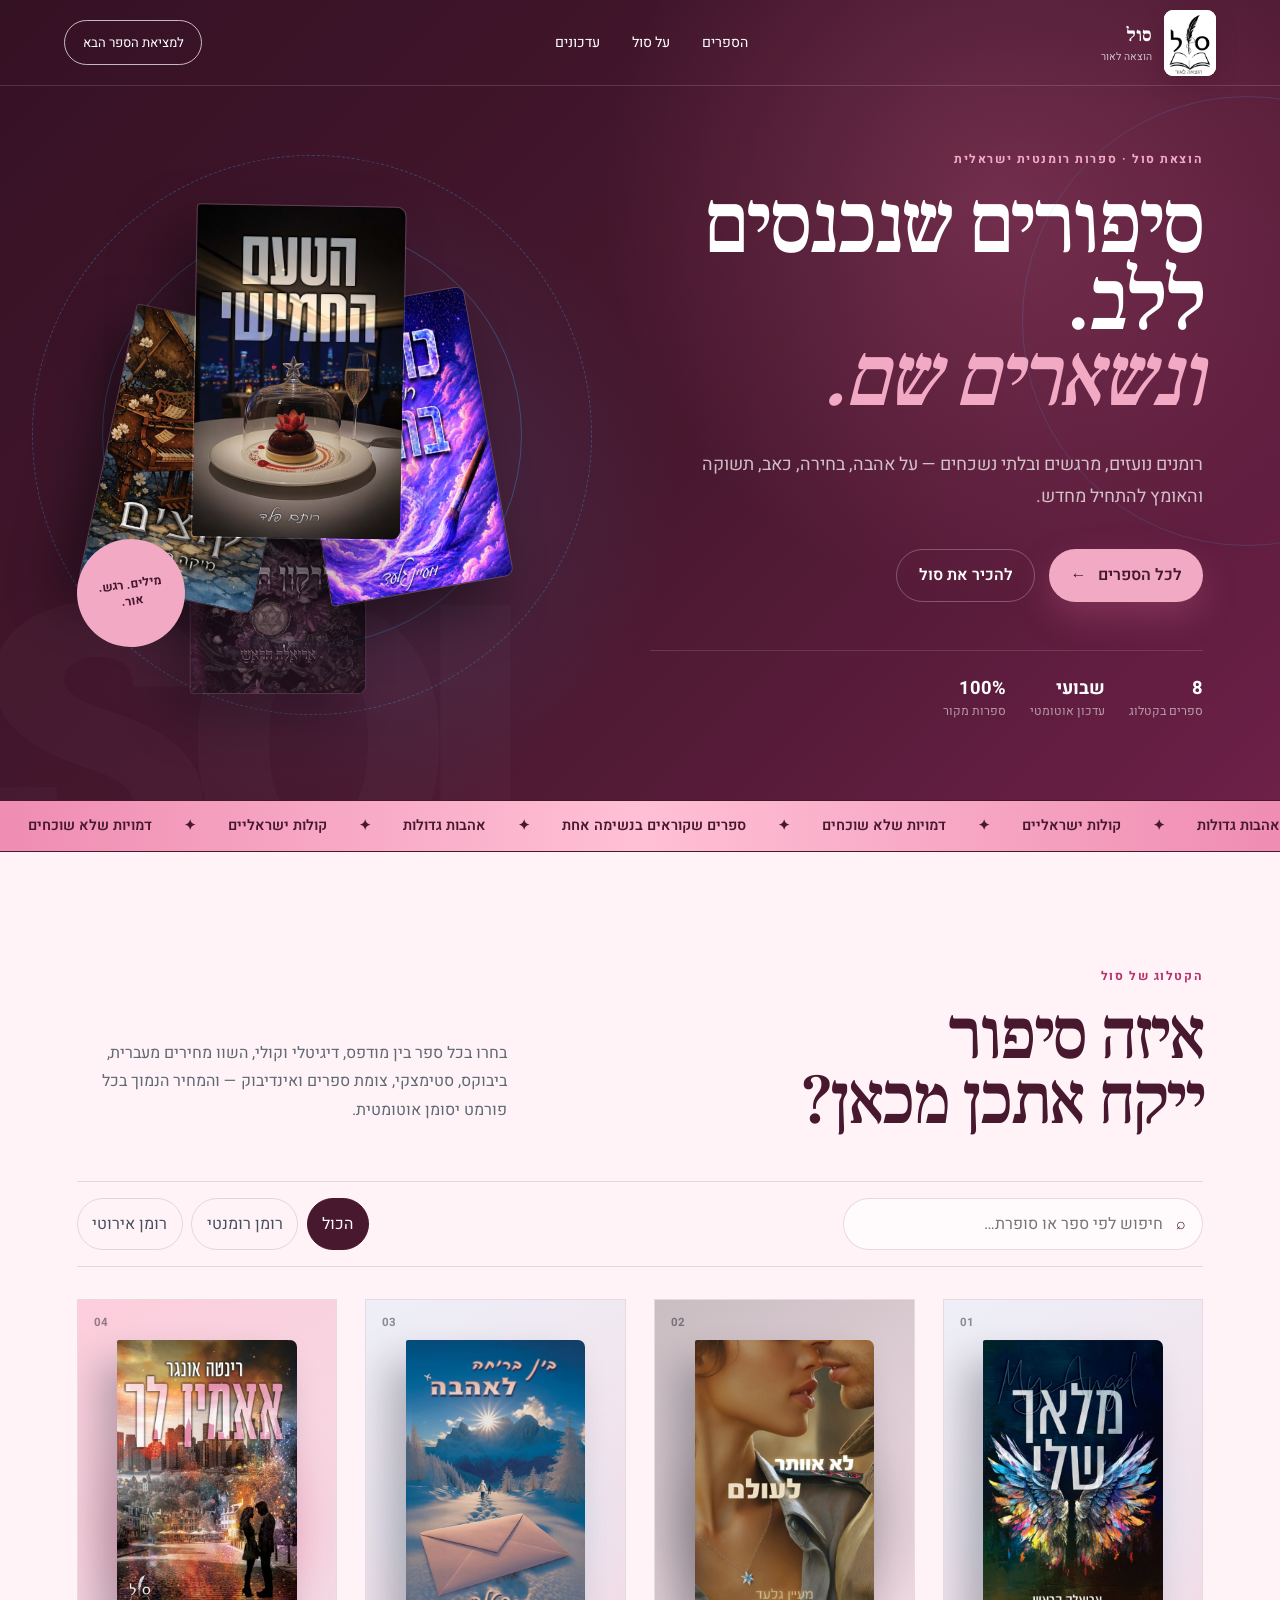
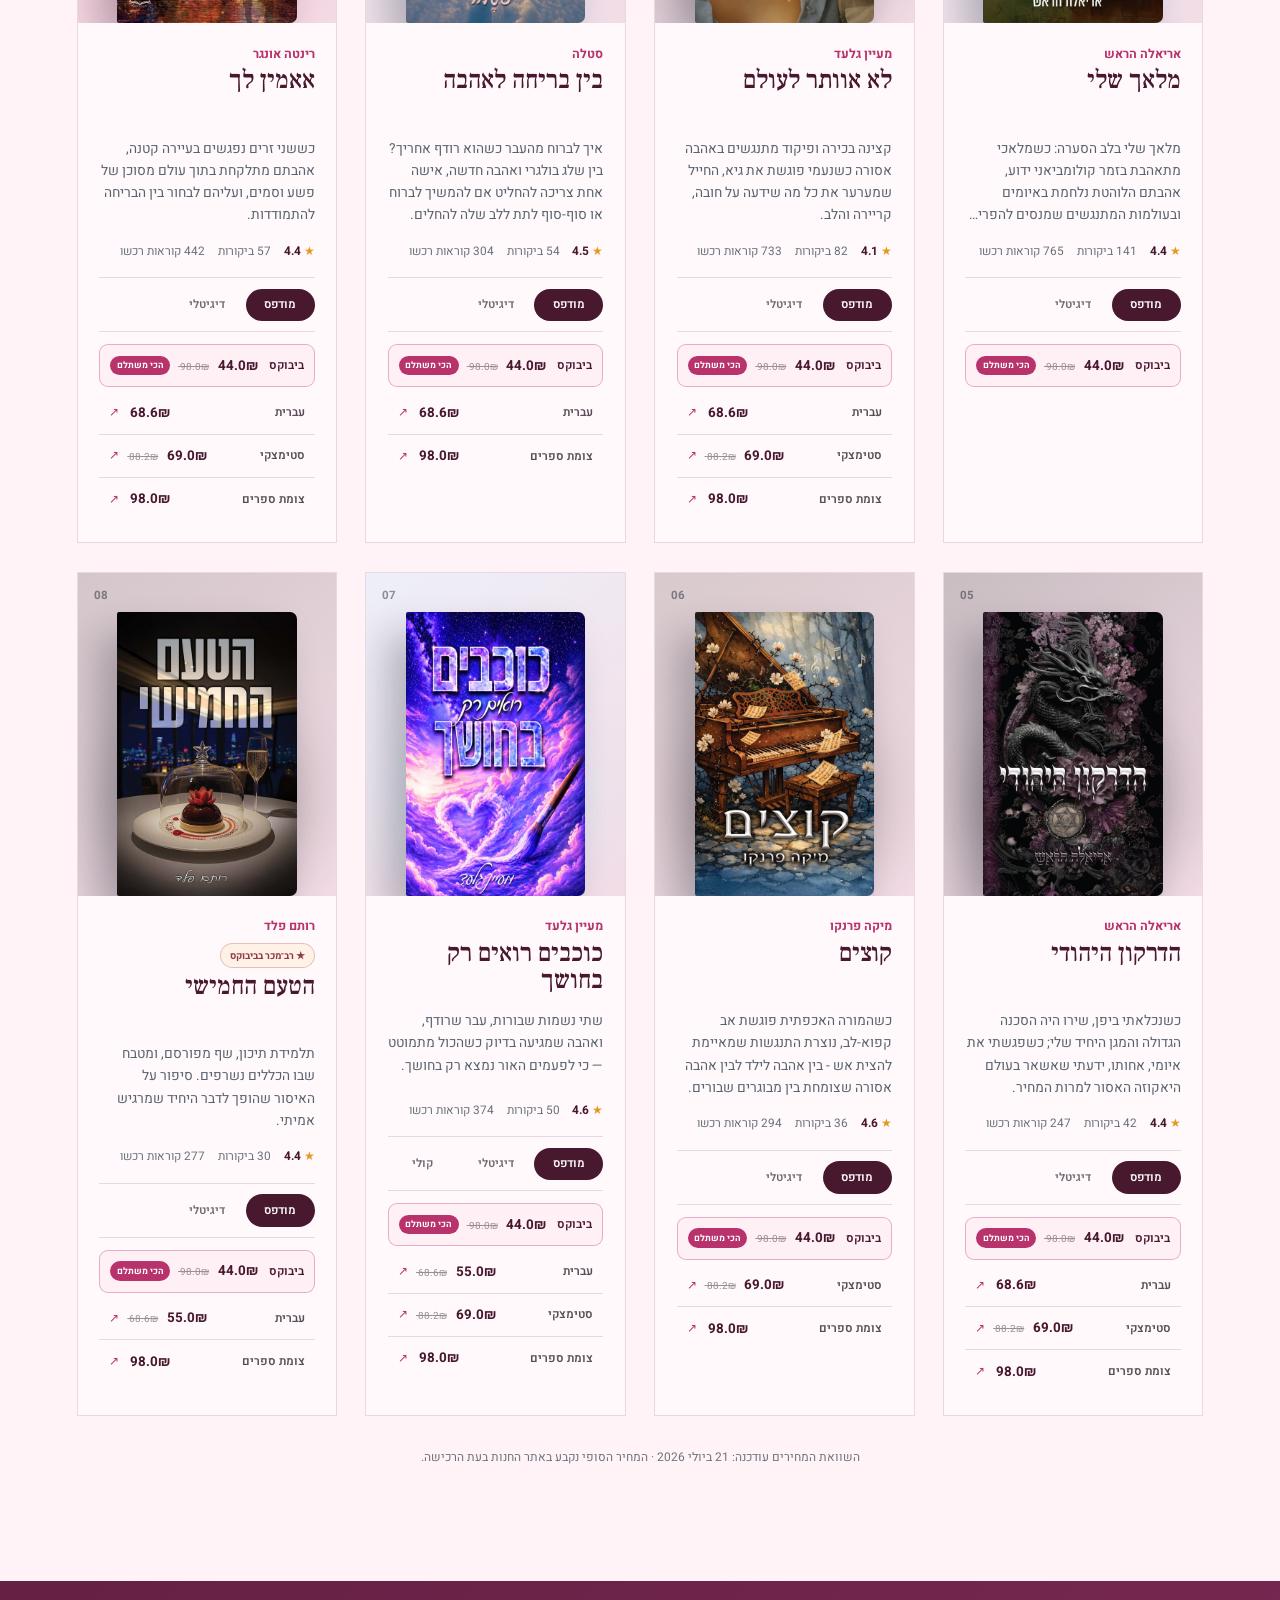
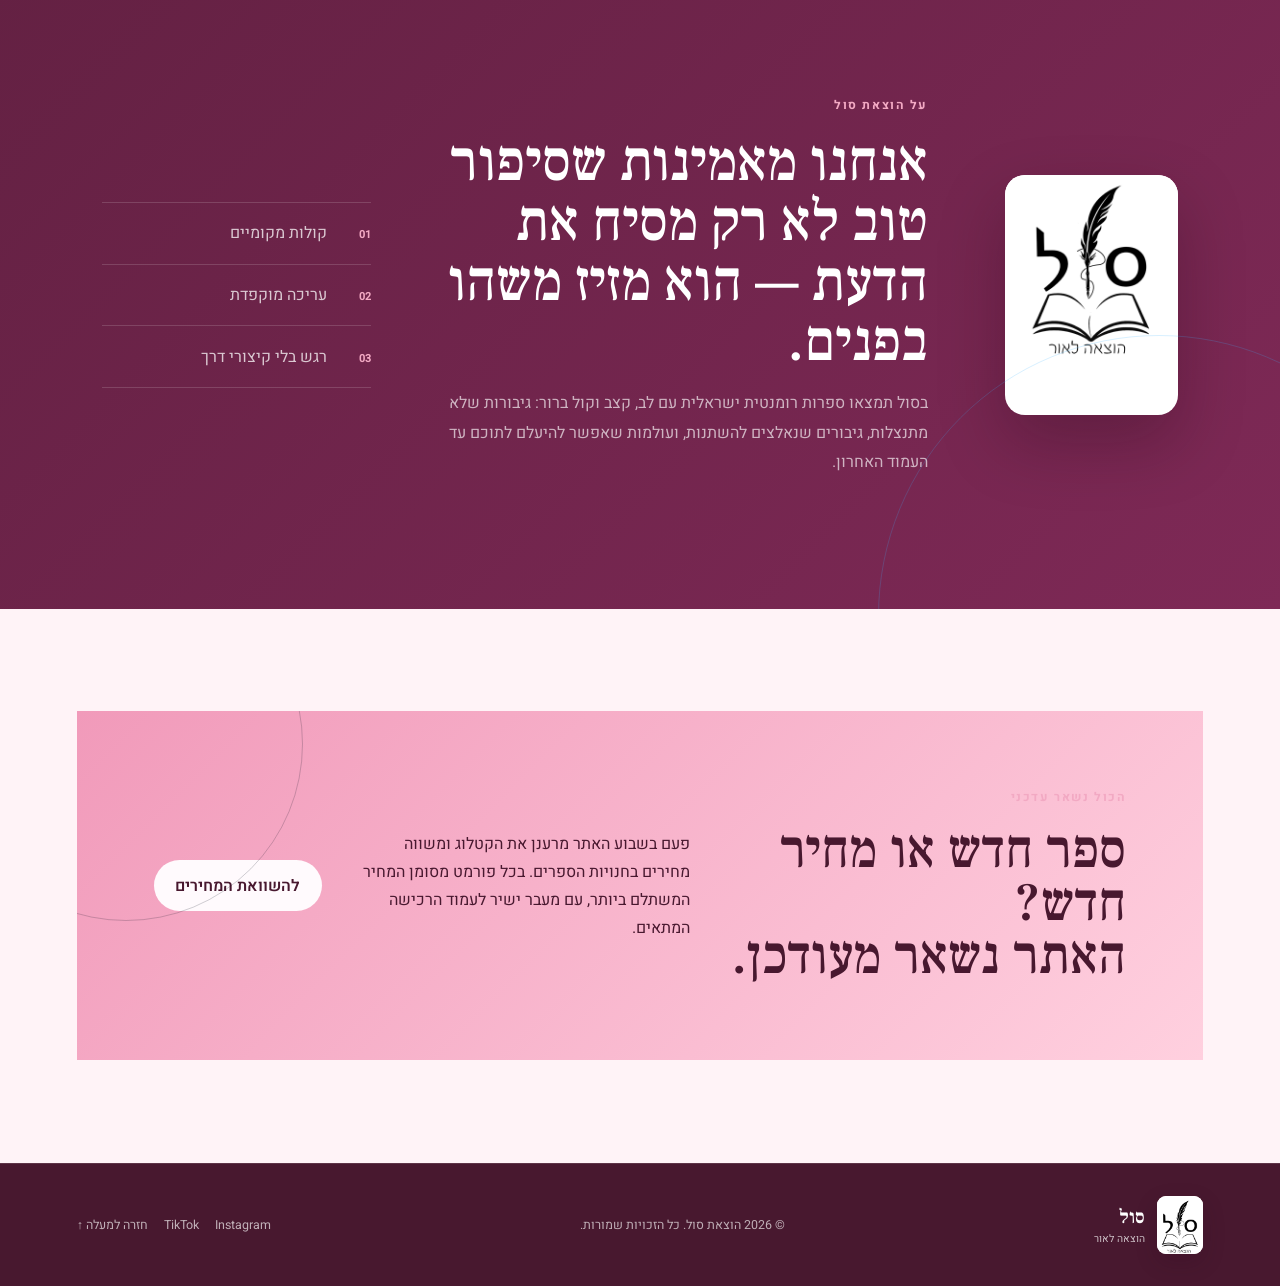
==== index.html @ 602d74e3 "Use official Sol logo and romantic pink palette" ====
<!doctype html>
<html lang="he" dir="rtl">
<head>
  <meta charset="utf-8">
  <meta name="viewport" content="width=device-width, initial-scale=1">
  <meta name="description" content="הוצאת סול — רומנים ישראליים שנכנסים ללב. קטלוג ספרים והשוואת מחירים בין חנויות לפי פורמט.">
  <meta name="theme-color" content="#4a1732">
  <title>הוצאת סול | סיפורים שנשארים איתך</title>
  <link rel="icon" href="assets/favicon.svg" type="image/svg+xml">
  <link rel="preconnect" href="https://fonts.googleapis.com">
  <link rel="preconnect" href="https://fonts.gstatic.com" crossorigin>
  <link href="https://fonts.googleapis.com/css2?family=Frank+Ruhl+Libre:wght@400;500;600;700;900&family=Heebo:wght@300;400;500;600;700&display=swap" rel="stylesheet">
  <link rel="stylesheet" href="styles.css">
</head>
<body>
  <a class="skip-link" href="#catalog">דלגו לקטלוג</a>

  <header class="site-header" id="top">
    <a class="brand" href="#top" aria-label="הוצאת סול — דף הבית">
      <span class="brand-logo-wrap"><img class="brand-logo" src="assets/sol-official-logo.png" alt="הלוגו הרשמי של הוצאת סול"></span>
      <span class="brand-title"><strong>סול</strong><small>הוצאה לאור</small></span>
    </a>
    <nav aria-label="ניווט ראשי">
      <a href="#catalog">הספרים</a>
      <a href="#about">על סול</a>
      <a href="#updates">עדכונים</a>
    </nav>
    <a class="header-cta" href="#catalog">למציאת הספר הבא</a>
  </header>

  <main>
    <section class="hero" aria-labelledby="hero-title">
      <div class="hero-glow" aria-hidden="true"></div>
      <div class="hero-copy reveal">
        <p class="eyebrow">הוצאת סול · ספרות רומנטית ישראלית</p>
        <h1 id="hero-title">סיפורים שנכנסים ללב.<br><em>ונשארים שם.</em></h1>
        <p class="hero-intro">רומנים נועזים, מרגשים ובלתי נשכחים — על אהבה, בחירה, כאב, תשוקה והאומץ להתחיל מחדש.</p>
        <div class="hero-actions">
          <a class="button button-primary" href="#catalog">לכל הספרים <span aria-hidden="true">←</span></a>
          <a class="button button-ghost" href="#about">להכיר את סול</a>
        </div>
        <div class="hero-proof" aria-label="נתוני הקטלוג">
          <span><strong id="hero-count">—</strong> ספרים בקטלוג</span>
          <span><strong>שבועי</strong> עדכון אוטומטי</span>
          <span><strong>100%</strong> ספרות מקור</span>
        </div>
      </div>

      <div class="hero-stage reveal" aria-label="מבחר עטיפות מספרי הוצאת סול">
        <div class="sun-ring sun-ring-one" aria-hidden="true"></div>
        <div class="sun-ring sun-ring-two" aria-hidden="true"></div>
        <div id="hero-covers" class="hero-covers" aria-live="polite"></div>
        <span class="hero-stamp">מילים. רגש. אור.</span>
      </div>
    </section>

    <section class="ticker" aria-label="ערכי ההוצאה">
      <div class="ticker-track">
        <span>אהבות גדולות</span><i>✦</i><span>קולות ישראליים</span><i>✦</i><span>דמויות שלא שוכחים</span><i>✦</i><span>ספרים שקוראים בנשימה אחת</span><i>✦</i>
        <span>אהבות גדולות</span><i>✦</i><span>קולות ישראליים</span><i>✦</i><span>דמויות שלא שוכחים</span><i>✦</i><span>ספרים שקוראים בנשימה אחת</span><i>✦</i>
      </div>
    </section>

    <section class="catalog-section" id="catalog">
      <div class="section-heading reveal">
        <div>
          <p class="eyebrow dark">הקטלוג של סול</p>
          <h2>איזה סיפור<br>ייקח אתכן מכאן?</h2>
        </div>
        <p>בחרו בכל ספר בין מודפס, דיגיטלי וקולי, השוו מחירים מעברית, ביבוקס, סטימצקי, צומת ספרים ואינדיבוק — והמחיר הנמוך בכל פורמט יסומן אוטומטית.</p>
      </div>

      <div class="catalog-tools reveal">
        <label class="search-box">
          <span aria-hidden="true">⌕</span>
          <span class="sr-only">חיפוש ספר או סופרת</span>
          <input id="catalog-search" type="search" placeholder="חיפוש לפי ספר או סופרת…" autocomplete="off">
        </label>
        <div id="category-filters" class="filters" aria-label="סינון לפי קטגוריה"></div>
      </div>

      <div id="books-grid" class="books-grid" aria-live="polite"></div>
      <p id="empty-state" class="empty-state" hidden>לא מצאנו ספר שמתאים לחיפוש הזה. נסו מילה אחרת.</p>
      <p id="sync-status" class="sync-status">טוען את קטלוג הוצאת סול…</p>
    </section>

    <section class="manifesto" id="about">
      <div class="manifesto-logo-card" aria-label="הלוגו הרשמי של הוצאת סול"><img src="assets/sol-official-logo.png" alt="הוצאת סול"></div>
      <div class="manifesto-copy reveal">
        <p class="eyebrow">על הוצאת סול</p>
        <h2>אנחנו מאמינות שסיפור טוב לא רק מסיח את הדעת — הוא מזיז משהו בפנים.</h2>
        <p>בסול תמצאו ספרות רומנטית ישראלית עם לב, קצב וקול ברור: גיבורות שלא מתנצלות, גיבורים שנאלצים להשתנות, ועולמות שאפשר להיעלם לתוכם עד העמוד האחרון.</p>
      </div>
      <div class="manifesto-list reveal">
        <span><b>01</b> קולות מקומיים</span>
        <span><b>02</b> עריכה מוקפדת</span>
        <span><b>03</b> רגש בלי קיצורי דרך</span>
      </div>
    </section>

    <section class="updates-section" id="updates">
      <div class="updates-card reveal">
        <div>
          <p class="eyebrow">הכול נשאר עדכני</p>
          <h2>ספר חדש או מחיר חדש?<br>האתר נשאר מעודכן.</h2>
        </div>
        <p>פעם בשבוע האתר מרענן את הקטלוג ומשווה מחירים בחנויות הספרים. בכל פורמט מסומן המחיר המשתלם ביותר, עם מעבר ישיר לעמוד הרכישה המתאים.</p>
        <a class="button button-light" href="#catalog">להשוואת המחירים</a>
      </div>
    </section>
  </main>

  <footer>
    <a class="brand footer-brand" href="#top">
      <span class="brand-logo-wrap"><img class="brand-logo" src="assets/sol-official-logo.png" alt="הלוגו הרשמי של הוצאת סול"></span>
      <span class="brand-title"><strong>סול</strong><small>הוצאה לאור</small></span>
    </a>
    <p>© <span id="year"></span> הוצאת סול. כל הזכויות שמורות.</p>
    <div class="social-links" aria-label="הוצאת סול ברשתות החברתיות">
      <a href="https://www.instagram.com/explore/search/keyword/?q=soul%20publishing" target="_blank" rel="noopener" aria-label="Soul Publishing באינסטגרם">Instagram</a>
      <a href="https://www.tiktok.com/search?q=soul%20publishing" target="_blank" rel="noopener" aria-label="Soul Publishing בטיקטוק">TikTok</a>
      <a href="#top">חזרה למעלה ↑</a>
    </div>
  </footer>

  <script src="app.js" defer></script>
</body>
</html>
---- styles.css ----
:root {
  --ink: #48182f;
  --ink-soft: #642143;
  --paper: #fff3f7;
  --white: #fffafd;
  --blue: #f2a9c3;
  --blue-dark: #b8326b;
  --coral: #e86f9f;
  --gold: #ffc0d5;
  --line: rgba(103, 33, 69, .15);
  --serif: "Frank Ruhl Libre", Georgia, serif;
  --sans: "Heebo", Arial, sans-serif;
}

* { box-sizing: border-box; }
html { scroll-behavior: smooth; }
body { margin: 0; background: var(--paper); color: var(--ink); font-family: var(--sans); overflow-x: hidden; }
a { color: inherit; text-decoration: none; }
img { display: block; max-width: 100%; }
button, input { font: inherit; }
.sr-only { position: absolute; width: 1px; height: 1px; padding: 0; margin: -1px; overflow: hidden; clip: rect(0,0,0,0); white-space: nowrap; border: 0; }
.skip-link { position: fixed; top: -5rem; right: 1rem; z-index: 100; padding: .8rem 1rem; background: var(--blue); color: var(--ink); border-radius: 0 0 .5rem .5rem; }
.skip-link:focus { top: 0; }

.site-header { position: absolute; inset: 0 0 auto; z-index: 20; min-height: 86px; padding: 0 clamp(1.25rem, 5vw, 5rem); display: flex; align-items: center; justify-content: space-between; gap: 2rem; color: #fff; border-bottom: 1px solid rgba(255,255,255,.14); }
.brand { display: inline-flex; align-items: center; gap: .75rem; }
.brand-logo-wrap { position: relative; flex: 0 0 auto; width: 52px; height: 66px; overflow: hidden; border-radius: 9px; background: #fff; box-shadow: 0 8px 22px rgba(41,7,26,.18); }
.brand-logo { position: absolute; top: -14px; left: 50%; width: 86px; max-width: none; height: 86px; transform: translateX(-50%); object-fit: contain; }
.brand-title { display: flex; flex-direction: column; color: #fff; line-height: 1; }
.brand-title strong { font: 700 1.2rem var(--serif); }
.brand-title small { margin-top: .35rem; color: rgba(255,255,255,.72); font-size: .65rem; }
.brand-symbol { position: relative; display: grid; place-items: center; width: 42px; aspect-ratio: 1; border: 1px solid currentColor; border-radius: 50%; }
.brand-symbol::before, .brand-symbol::after, .brand-symbol i::before, .brand-symbol i::after { content: ""; position: absolute; width: 1px; height: 8px; background: currentColor; left: 50%; top: -5px; transform-origin: 50% 26px; }
.brand-symbol::after { transform: rotate(90deg); }
.brand-symbol i::before { transform: rotate(45deg); }
.brand-symbol i::after { transform: rotate(-45deg); }
.brand-symbol i { display: block; width: 10px; aspect-ratio: 1; background: var(--blue); border-radius: 50%; }
.brand-copy { display: flex; flex-direction: column; line-height: .9; }
.brand-copy strong { font: 700 1.35rem/1 var(--sans); letter-spacing: .24em; }
.brand-copy small { margin-top: .4rem; font-size: .68rem; letter-spacing: .12em; }
.site-header nav { display: flex; gap: 2rem; font-size: .88rem; }
.site-header nav a { position: relative; }
.site-header nav a::after { content: ""; position: absolute; right: 0; bottom: -.45rem; width: 0; height: 2px; background: var(--blue); transition: width .25s ease; }
.site-header nav a:hover::after, .site-header nav a:focus-visible::after { width: 100%; }
.header-cta { padding: .72rem 1.1rem; border: 1px solid rgba(255,255,255,.7); border-radius: 999px; font-size: .82rem; transition: .2s ease; }
.header-cta:hover { color: var(--ink); background: #fff; }

.hero { position: relative; min-height: 760px; padding: 150px clamp(1.25rem, 6vw, 7rem) 80px; background: radial-gradient(circle at 78% 25%, rgba(232,111,159,.25), transparent 34%), linear-gradient(135deg, #351124, var(--ink) 54%, #6d2048); color: #fff; display: grid; grid-template-columns: minmax(0, 1fr) minmax(380px, .85fr); align-items: center; gap: clamp(2rem, 8vw, 9rem); isolation: isolate; overflow: hidden; }
.hero::before { content: "SOL"; position: absolute; left: -2vw; bottom: -8vw; z-index: -1; color: rgba(255,255,255,.025); font: 900 clamp(13rem, 30vw, 34rem)/.75 var(--sans); letter-spacing: -.08em; direction: ltr; }
.hero::after { content: ""; position: absolute; width: 28rem; height: 28rem; border: 1px solid rgba(61,181,255,.16); border-radius: 50%; right: -12rem; top: 6rem; }
.hero-glow { position: absolute; z-index: -1; width: 42rem; height: 42rem; right: 46%; top: 20%; background: radial-gradient(circle, rgba(61,181,255,.13), transparent 68%); }
.eyebrow { margin: 0 0 1.2rem; color: var(--blue); font-size: .76rem; font-weight: 700; letter-spacing: .13em; text-transform: uppercase; }
.eyebrow.dark { color: var(--blue-dark); }
h1, h2, h3 { font-family: var(--serif); font-weight: 500; }
.hero h1 { margin: 0; font-size: clamp(3.6rem, 6.8vw, 7.5rem); line-height: .88; letter-spacing: -.035em; }
.hero h1 em { color: var(--blue); font-weight: 500; }
.hero-intro { max-width: 610px; margin: 2rem 0 0; color: rgba(255,255,255,.72); font-size: clamp(1rem, 1.4vw, 1.22rem); line-height: 1.8; }
.hero-actions { display: flex; flex-wrap: wrap; gap: .85rem; margin-top: 2.2rem; }
.button { display: inline-flex; min-height: 50px; padding: .85rem 1.35rem; align-items: center; justify-content: center; gap: .7rem; border-radius: 999px; font-weight: 600; transition: transform .2s ease, background .2s ease, box-shadow .2s ease; }
.button:hover { transform: translateY(-2px); }
.button-primary { background: var(--blue); color: var(--ink); box-shadow: 0 14px 35px rgba(232,111,159,.25); }
.button-primary:hover { background: #ffc1d6; }
.button-ghost { color: #fff; border: 1px solid rgba(255,255,255,.26); }
.button-ghost:hover { background: rgba(255,255,255,.07); }
.button-light { background: var(--white); color: var(--ink); }
.hero-proof { display: flex; flex-wrap: wrap; gap: 1.5rem; margin-top: 3rem; padding-top: 1.5rem; border-top: 1px solid rgba(255,255,255,.13); color: rgba(255,255,255,.55); font-size: .76rem; }
.hero-proof span { display: flex; flex-direction: column; }
.hero-proof strong { color: #fff; font-size: 1.15rem; }

.hero-stage { position: relative; min-height: 520px; display: grid; place-items: center; perspective: 1000px; }
.hero-covers { position: relative; width: min(100%, 470px); height: 480px; }
.hero-cover { position: absolute; width: 210px; aspect-ratio: 2/3.18; object-fit: cover; border-radius: 4px 10px 10px 4px; box-shadow: -25px 30px 60px rgba(0,0,0,.45); border: 1px solid rgba(255,255,255,.18); transform-origin: 50% 100%; }
.hero-cover:nth-child(1) { right: 31%; top: 2%; z-index: 4; transform: rotate(1deg); }
.hero-cover:nth-child(2) { right: 4%; top: 13%; z-index: 3; transform: rotate(-10deg) scale(.88); }
.hero-cover:nth-child(3) { right: 59%; top: 14%; z-index: 2; transform: rotate(12deg) scale(.84); }
.hero-cover:nth-child(4) { right: 35%; top: 25%; z-index: 1; transform: translateY(45px) scale(.84); opacity: .6; }
.sun-ring { position: absolute; border: 1px solid rgba(61,181,255,.3); border-radius: 50%; }
.sun-ring-one { width: 420px; height: 420px; }
.sun-ring-two { width: 560px; height: 560px; border-style: dashed; animation: rotate 40s linear infinite; }
.hero-stamp { position: absolute; left: 0; bottom: 3rem; z-index: 8; width: 108px; aspect-ratio: 1; display: grid; place-items: center; padding: 1rem; text-align: center; color: var(--ink); background: var(--blue); border-radius: 50%; font: 700 .75rem/1.45 var(--sans); transform: rotate(-8deg); }
@keyframes rotate { to { transform: rotate(360deg); } }

.ticker { overflow: hidden; background: linear-gradient(90deg, #ef8db2, #ffc0d5, #ef8db2); border-block: 1px solid var(--ink); }
.ticker-track { width: max-content; padding: .9rem 0; display: flex; gap: 2rem; align-items: center; animation: ticker 34s linear infinite; font: 600 .9rem var(--sans); }
.ticker-track i { font-style: normal; }
@keyframes ticker { to { transform: translateX(50%); } }

.catalog-section { padding: clamp(5rem, 9vw, 9rem) clamp(1.25rem, 6vw, 7rem); }
.section-heading { display: grid; grid-template-columns: 1fr minmax(260px, 430px); gap: 2rem; align-items: end; margin-bottom: 3rem; }
.section-heading h2 { margin: 0; font-size: clamp(3rem, 5.6vw, 6rem); line-height: .9; letter-spacing: -.035em; }
.section-heading > p { margin: 0 0 .5rem; color: #5f6873; line-height: 1.8; }
.catalog-tools { display: flex; justify-content: space-between; gap: 1rem; margin-bottom: 2rem; padding-block: 1rem; border-block: 1px solid var(--line); }
.search-box { width: min(100%, 360px); display: flex; align-items: center; gap: .7rem; padding: .75rem 1rem; background: rgba(255,255,255,.62); border: 1px solid var(--line); border-radius: 999px; }
.search-box input { width: 100%; border: 0; outline: 0; background: transparent; color: var(--ink); }
.filters { display: flex; flex-wrap: wrap; gap: .55rem; justify-content: flex-end; }
.filter-button { border: 1px solid var(--line); background: transparent; padding: .62rem .9rem; border-radius: 999px; cursor: pointer; color: #46515d; transition: .2s ease; }
.filter-button:hover, .filter-button.active { background: var(--ink); border-color: var(--ink); color: #fff; }
.books-grid { display: grid; grid-template-columns: repeat(4, minmax(0, 1fr)); gap: clamp(1rem, 2.2vw, 2rem); }
.book-card { position: relative; min-width: 0; background: rgba(255,255,255,.56); border: 1px solid var(--line); overflow: hidden; transition: transform .3s ease, box-shadow .3s ease; }
.book-card:hover { transform: translateY(-7px); box-shadow: 0 26px 60px rgba(16,24,36,.12); }
.book-cover-shell { position: relative; aspect-ratio: 4/5; padding: 1.35rem 1.35rem 0; display: grid; place-items: end center; overflow: hidden; background: linear-gradient(145deg, color-mix(in srgb, var(--book-color) 24%, #fff0f6), #f3dce6); }
.book-cover-shell::before { content: ""; position: absolute; width: 72%; aspect-ratio: 1; border-radius: 50%; background: color-mix(in srgb, var(--book-color) 35%, transparent); filter: blur(35px); }
.book-cover { position: relative; z-index: 1; height: 94%; width: auto; max-width: 84%; object-fit: cover; object-position: center; box-shadow: -18px 22px 38px rgba(16,24,36,.27); border-radius: 2px 7px 7px 2px; }
.book-number { position: absolute; top: .9rem; left: 1rem; z-index: 2; color: rgba(16,24,36,.45); font: 700 .72rem var(--sans); }
.book-body { padding: 1.35rem; }
.book-author { margin: 0; color: var(--blue-dark); font-size: .78rem; font-weight: 700; }
.book-bestsellers { display: flex; flex-wrap: wrap; gap: .35rem; margin-top: .5rem; }
.bestseller-badge { display: inline-flex; align-items: center; min-height: 25px; padding: .25rem .55rem; border: 1px solid rgba(168,78,85,.3); border-radius: 999px; background: #fff1e5; color: #8b3d49; font-size: .61rem; font-weight: 700; }
.bestseller-badge:hover { background: var(--blue); color: var(--ink); }
.book-card h3 { min-height: 2.3em; margin: .35rem 0 .65rem; font-size: clamp(1.55rem, 2vw, 2.05rem); line-height: 1.05; }
.book-description { min-height: 5.5em; margin: 0; display: -webkit-box; -webkit-line-clamp: 4; -webkit-box-orient: vertical; overflow: hidden; color: #59636e; font-size: .86rem; line-height: 1.62; }
.rating-row { display: flex; gap: .8rem; align-items: center; margin-top: 1rem; color: #68717b; font-size: .74rem; }
.rating-row strong { color: var(--ink); }
.rating-star { color: #e19a20; }
.price-comparison { margin-top: 1.1rem; border-top: 1px solid var(--line); }
.format-tabs { display: grid; grid-template-columns: repeat(3, 1fr); gap: .25rem; padding: .65rem 0; border-bottom: 1px solid var(--line); }
.format-tab { min-width: 0; padding: .48rem .2rem; border: 0; border-radius: 999px; background: transparent; color: #756873; cursor: pointer; font-size: .72rem; font-weight: 600; }
.format-tab.active { background: var(--ink); color: #fff; }
.price-panel { padding-top: .42rem; }
.price-row { position: relative; min-height: 43px; display: grid; grid-template-columns: 1fr auto auto; gap: .5rem; align-items: center; padding: .55rem .62rem; border-bottom: 1px solid var(--line); color: #594c56; font-size: .73rem; transition: background .2s ease; }
.price-row:hover { background: #fff; }
.price-row:last-child { border-bottom: 0; }
.price-row.best-offer { margin: .3rem 0; border: 1px solid rgba(184,50,107,.35); border-radius: 9px; background: #fff0f6; color: var(--ink); }
.store-name { font-weight: 600; }
.offer-price { display: flex; align-items: baseline; gap: .35rem; direction: ltr; }
.offer-price del { color: #9a8d95; font-size: .62rem; }
.offer-price strong { color: var(--ink); font-size: .84rem; }
.best-badge { padding: .2rem .4rem; border-radius: 999px; background: var(--blue-dark); color: #fff; font-size: .56rem; font-weight: 700; white-space: nowrap; }
.store-arrow { color: var(--blue-dark); }
.sync-status { margin: 2rem 0 0; color: #6c747d; font-size: .75rem; text-align: center; }
.empty-state { padding: 3rem; text-align: center; color: #67717b; }

.manifesto { position: relative; padding: clamp(5rem, 9vw, 9rem) clamp(1.25rem, 8vw, 10rem); background: linear-gradient(135deg, var(--ink-soft), #7e2956); color: #fff; display: grid; grid-template-columns: .45fr 1.25fr .7fr; gap: clamp(2rem, 6vw, 7rem); align-items: center; overflow: hidden; }
.manifesto::after { content: ""; position: absolute; inset: auto -10rem -18rem auto; width: 35rem; height: 35rem; border: 1px solid rgba(61,181,255,.2); border-radius: 50%; }
.manifesto-logo-card { position: relative; width: min(100%, 220px); aspect-ratio: .72; justify-self: center; overflow: hidden; border-radius: 20px; background: #fff; box-shadow: 0 28px 65px rgba(35,6,22,.28); }
.manifesto-logo-card img { position: absolute; width: 142%; max-width: none; left: 50%; top: -18%; transform: translateX(-50%); }
.manifesto h2 { margin: 0; font-size: clamp(2.5rem, 4.5vw, 5rem); line-height: 1.04; }
.manifesto-copy > p:last-child { max-width: 700px; color: rgba(255,255,255,.65); line-height: 1.85; }
.manifesto-list { display: flex; flex-direction: column; border-top: 1px solid rgba(255,255,255,.15); }
.manifesto-list span { padding: 1.15rem 0; border-bottom: 1px solid rgba(255,255,255,.15); color: rgba(255,255,255,.75); }
.manifesto-list b { display: inline-block; width: 2.5rem; color: var(--blue); font-size: .7rem; }

.updates-section { padding: clamp(4rem, 8vw, 7rem) clamp(1.25rem, 6vw, 7rem); }
.updates-card { position: relative; padding: clamp(2rem, 6vw, 5rem); background: linear-gradient(135deg, #f19aba, #ffd0df); display: grid; grid-template-columns: 1.2fr 1fr auto; gap: 2rem; align-items: center; overflow: hidden; }
.updates-card::before { content: ""; position: absolute; width: 22rem; aspect-ratio: 1; border: 1px solid rgba(16,24,36,.2); border-radius: 50%; left: -8rem; top: -9rem; }
.updates-card h2 { margin: 0; font-size: clamp(2.4rem, 4.2vw, 4.7rem); line-height: .98; }
.updates-card > p { line-height: 1.75; }

footer { padding: 2rem clamp(1.25rem, 6vw, 7rem); display: flex; justify-content: space-between; align-items: center; gap: 1.5rem; background: var(--ink); color: rgba(255,255,255,.65); font-size: .78rem; border-top: 1px solid rgba(255,255,255,.12); }
.footer-brand { color: #fff; }
.footer-brand .brand-symbol { width: 34px; }
.footer-brand .brand-logo-wrap { width: 46px; height: 58px; }
.footer-brand .brand-logo { width: 76px; height: 76px; top: -12px; }
.social-links { display: flex; gap: 1rem; align-items: center; }
.social-links a:hover { color: var(--blue); }

.reveal { opacity: 0; transform: translateY(20px); transition: opacity .65s ease, transform .65s ease; }
.reveal.visible { opacity: 1; transform: none; }

@media (max-width: 1100px) {
  .hero { grid-template-columns: 1fr 380px; gap: 2rem; }
  .hero-cover { width: 180px; }
  .books-grid { grid-template-columns: repeat(3, minmax(0, 1fr)); }
  .manifesto { grid-template-columns: .35fr 1.2fr; }
  .manifesto-list { grid-column: 2; }
  .updates-card { grid-template-columns: 1fr 1fr; }
  .updates-card .button { grid-column: 2; justify-self: start; }
}

@media (max-width: 780px) {
  .site-header { min-height: 72px; padding-inline: 1rem; }
  .site-header nav { display: none; }
  .header-cta { font-size: .72rem; padding: .62rem .8rem; }
  .brand-title { display: none; }
  .brand-logo-wrap { width: 44px; height: 56px; }
  .brand-logo { width: 74px; height: 74px; top: -12px; }
  .hero { min-height: auto; padding: 115px 1.25rem 4rem; grid-template-columns: 1fr; gap: 2.5rem; }
  .hero h1 { font-size: clamp(3.2rem, 16vw, 5.6rem); }
  .hero-stage { min-height: 390px; order: 2; }
  .hero-covers { width: 330px; max-width: 92vw; height: 370px; }
  .hero-cover { width: 150px; }
  .hero-cover:nth-child(1) { right: 27%; }
  .hero-cover:nth-child(2) { right: 1%; }
  .hero-cover:nth-child(3) { right: 55%; }
  .sun-ring-one { width: 310px; height: 310px; }
  .sun-ring-two { width: 390px; height: 390px; }
  .hero-stamp { width: 84px; left: .5rem; bottom: 1rem; font-size: .62rem; }
  .section-heading { grid-template-columns: 1fr; }
  .section-heading h2 { font-size: clamp(3rem, 13vw, 4.5rem); }
  .catalog-tools { align-items: stretch; flex-direction: column; }
  .search-box { width: 100%; }
  .filters { justify-content: flex-start; overflow-x: auto; flex-wrap: nowrap; padding-bottom: .25rem; }
  .filter-button { white-space: nowrap; }
  .books-grid { grid-template-columns: repeat(2, minmax(0, 1fr)); gap: .8rem; }
  .book-cover-shell { padding: .8rem .8rem 0; }
  .book-body { padding: 1rem; }
  .book-card h3 { min-height: 2.2em; font-size: 1.42rem; }
  .book-description { display: none; }
  .rating-row { flex-wrap: wrap; gap: .35rem .65rem; }
  .price-row { grid-template-columns: 1fr auto auto; }
  .manifesto { padding-inline: 1.25rem; grid-template-columns: 1fr; }
  .manifesto-logo-card { width: 150px; }
  .manifesto-list { grid-column: auto; }
  .updates-card { grid-template-columns: 1fr; }
  .updates-card .button { grid-column: auto; justify-self: stretch; }
  footer { flex-direction: column; text-align: center; }
}

@media (max-width: 430px) {
  .header-cta { display: none; }
  .hero-proof { gap: 1rem; justify-content: space-between; }
  .hero-proof span { width: 29%; }
  .hero-proof strong { font-size: 1rem; }
  .books-grid { grid-template-columns: 1fr; gap: 1.2rem; }
  .book-card { display: grid; grid-template-columns: 42% 58%; }
  .book-cover-shell { aspect-ratio: auto; height: 100%; min-height: 270px; padding: .7rem .55rem 0; }
  .book-cover { height: auto; max-height: 250px; max-width: 95%; }
  .book-body { padding: .9rem; }
  .book-card h3 { min-height: auto; margin-bottom: .45rem; font-size: 1.32rem; }
  .rating-row { margin-top: .55rem; }
  .price-comparison { margin-top: .65rem; }
  .format-tabs { gap: .1rem; }
  .format-tab { font-size: .66rem; }
  .price-row { grid-template-columns: 1fr auto; padding-inline: .35rem; }
  .best-badge { grid-column: 1 / -1; justify-self: start; margin-top: -.15rem; }
  .store-arrow { display: none; }
}

@media (prefers-reduced-motion: reduce) {
  html { scroll-behavior: auto; }
  *, *::before, *::after { animation-duration: .01ms !important; animation-iteration-count: 1 !important; transition-duration: .01ms !important; }
  .reveal { opacity: 1; transform: none; }
}
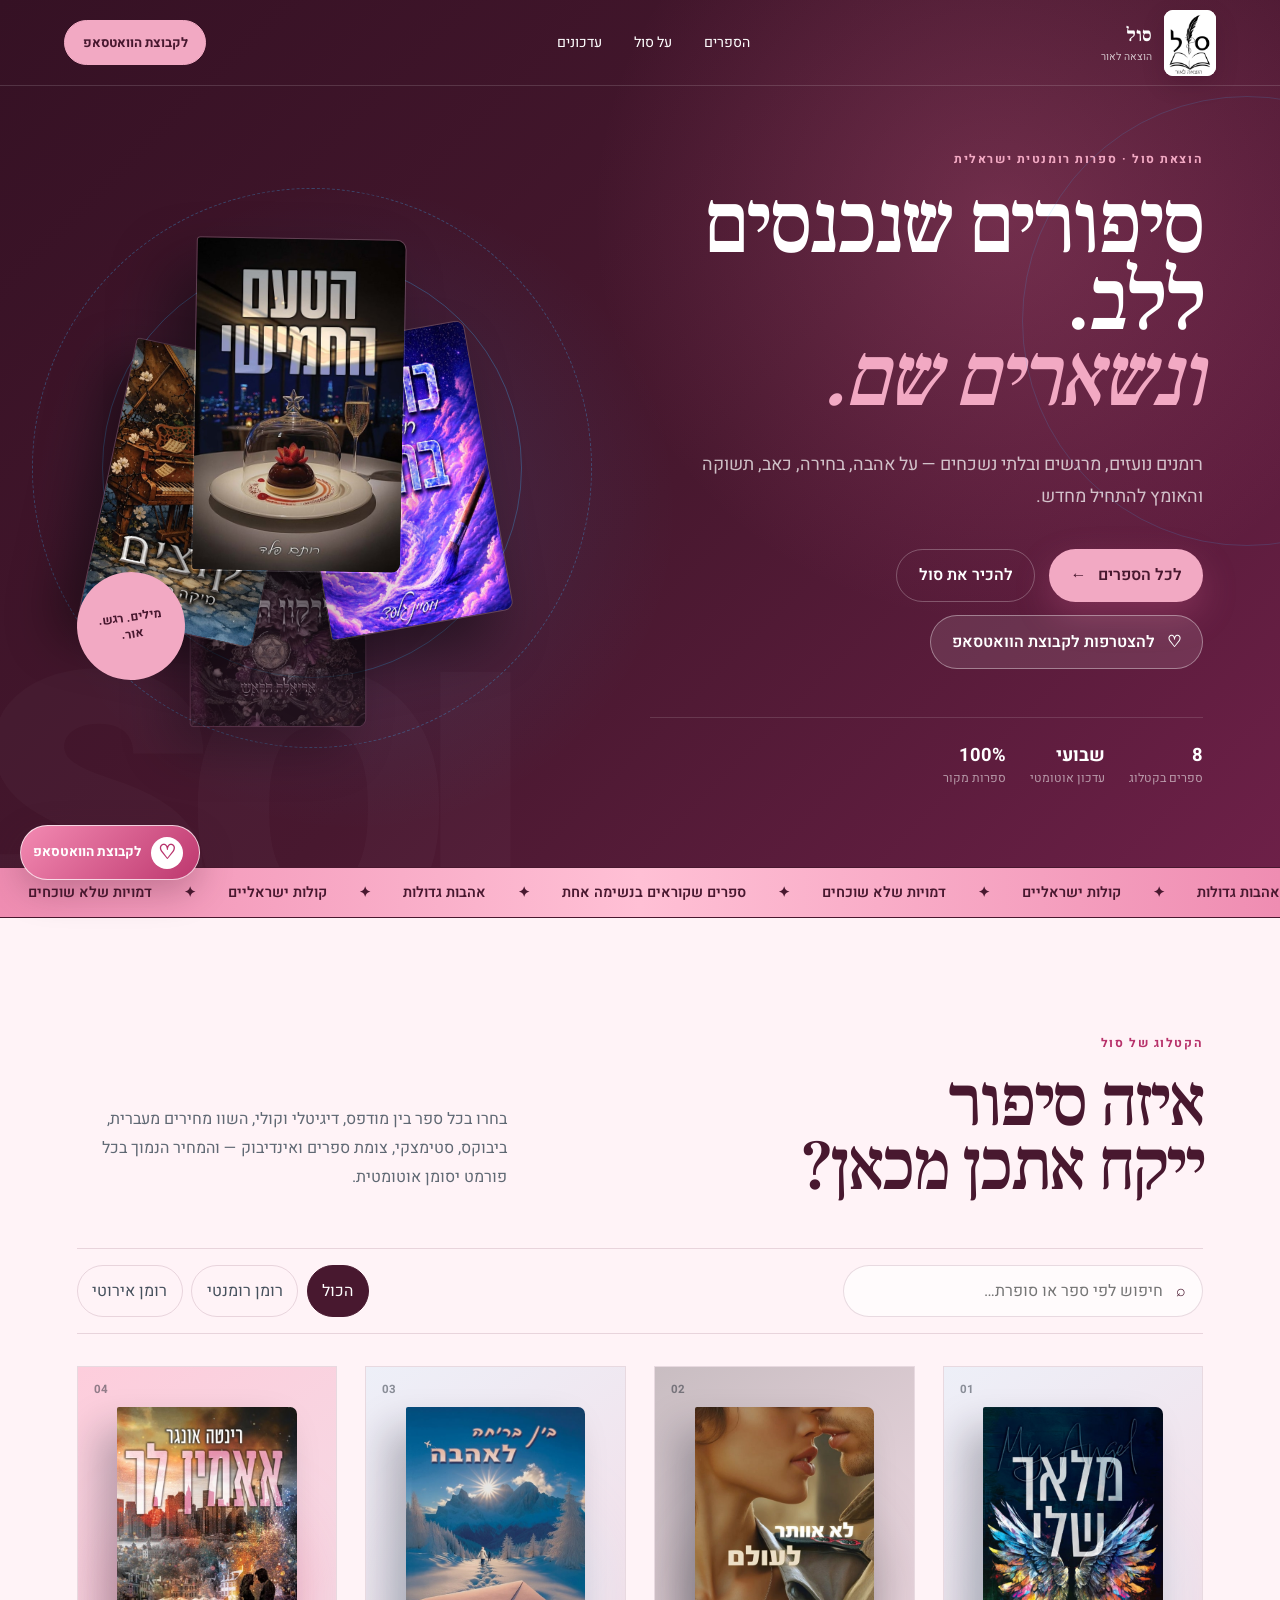
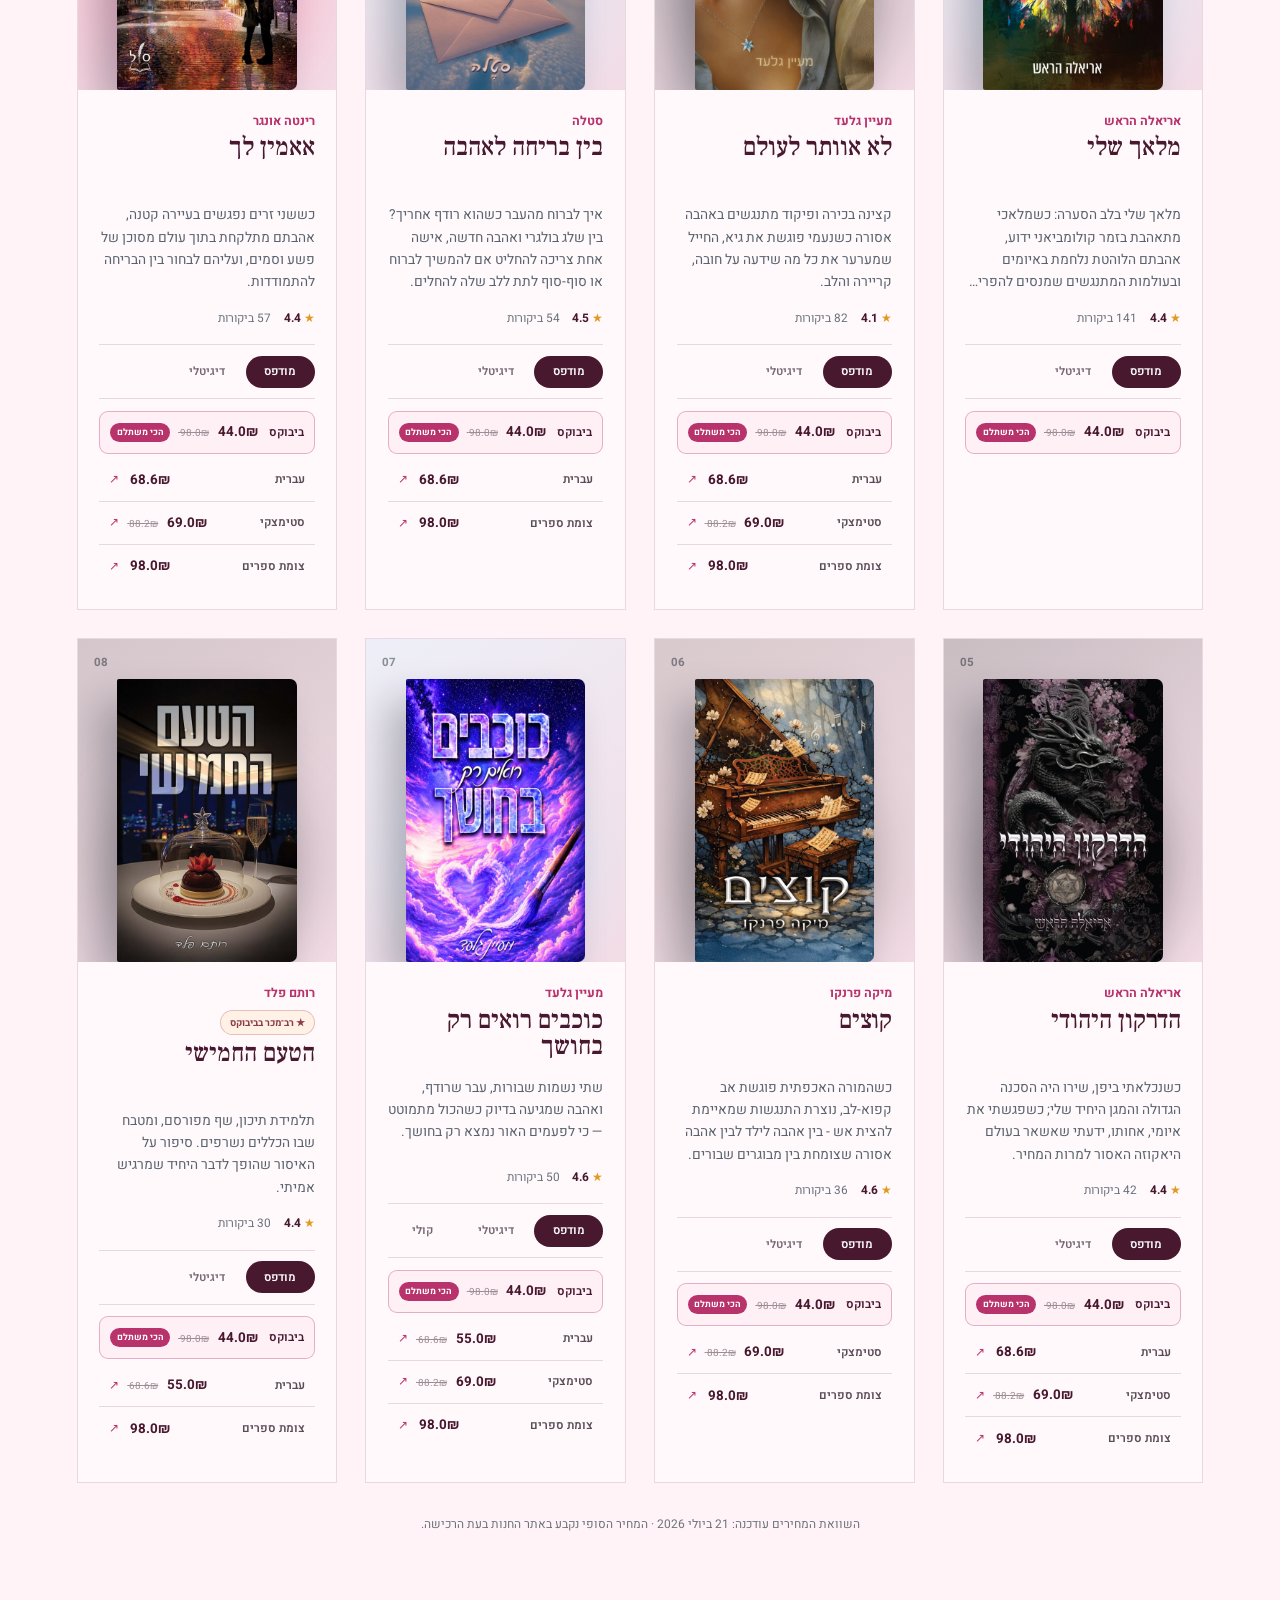
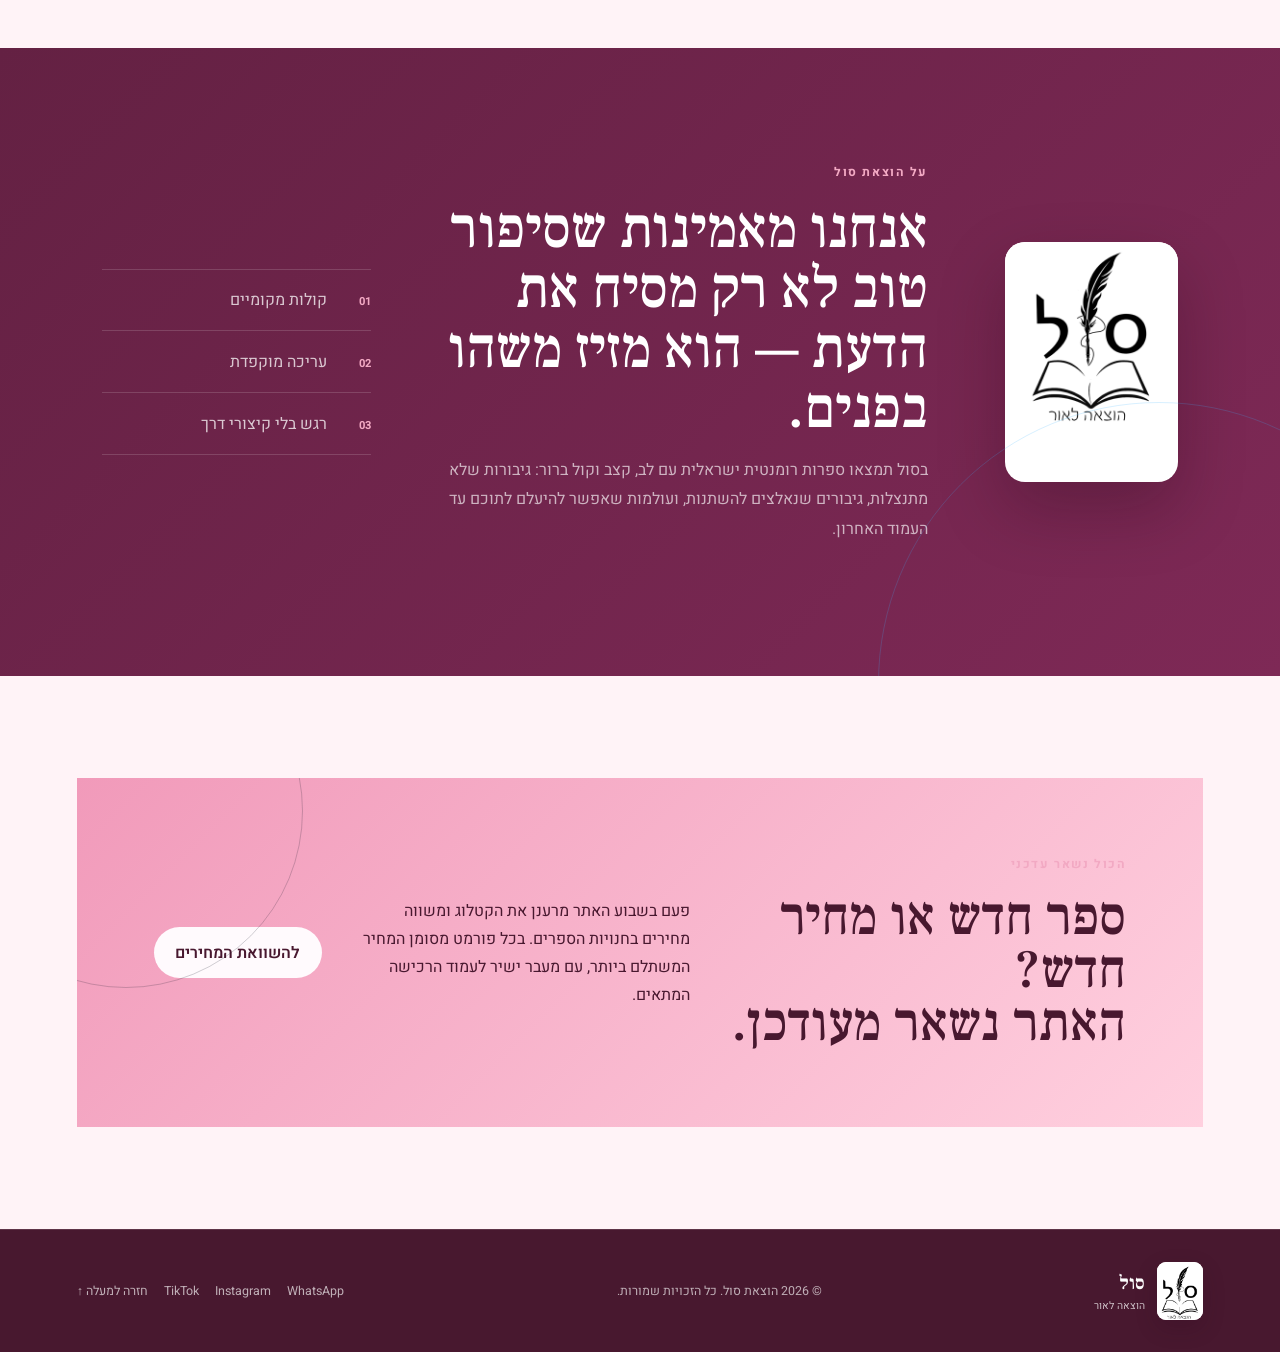
==== commit eaa34ca9: "Add accessible WhatsApp group links" ====
--- a/index.html
+++ b/index.html
@@ -25,7 +25,7 @@
       <a href="#about">על סול</a>
       <a href="#updates">עדכונים</a>
     </nav>
-    <a class="header-cta" href="#catalog">למציאת הספר הבא</a>
+    <a class="header-cta whatsapp-header" href="https://chat.whatsapp.com/DWDIMmDWJLc3e9424r5wVk?mode=gi_t" target="_blank" rel="noopener">לקבוצת הוואטסאפ</a>
   </header>
 
   <main>
@@ -38,6 +38,7 @@
         <div class="hero-actions">
           <a class="button button-primary" href="#catalog">לכל הספרים <span aria-hidden="true">←</span></a>
           <a class="button button-ghost" href="#about">להכיר את סול</a>
+          <a class="button button-whatsapp" href="https://chat.whatsapp.com/DWDIMmDWJLc3e9424r5wVk?mode=gi_t" target="_blank" rel="noopener"><span aria-hidden="true">♡</span> להצטרפות לקבוצת הוואטסאפ</a>
         </div>
         <div class="hero-proof" aria-label="נתוני הקטלוג">
           <span><strong id="hero-count">—</strong> ספרים בקטלוג</span>
@@ -117,12 +118,18 @@
     </a>
     <p>© <span id="year"></span> הוצאת סול. כל הזכויות שמורות.</p>
     <div class="social-links" aria-label="הוצאת סול ברשתות החברתיות">
+      <a href="https://chat.whatsapp.com/DWDIMmDWJLc3e9424r5wVk?mode=gi_t" target="_blank" rel="noopener" aria-label="הצטרפות לקבוצת הוואטסאפ של הוצאת סול">WhatsApp</a>
       <a href="https://www.instagram.com/explore/search/keyword/?q=soul%20publishing" target="_blank" rel="noopener" aria-label="Soul Publishing באינסטגרם">Instagram</a>
       <a href="https://www.tiktok.com/search?q=soul%20publishing" target="_blank" rel="noopener" aria-label="Soul Publishing בטיקטוק">TikTok</a>
       <a href="#top">חזרה למעלה ↑</a>
     </div>
   </footer>
 
+  <a class="whatsapp-float" href="https://chat.whatsapp.com/DWDIMmDWJLc3e9424r5wVk?mode=gi_t" target="_blank" rel="noopener" aria-label="הצטרפות לקבוצת הוואטסאפ של הוצאת סול">
+    <span class="whatsapp-float-icon" aria-hidden="true">♡</span>
+    <span>לקבוצת הוואטסאפ</span>
+  </a>
+
   <script src="app.js" defer></script>
 </body>
 </html>
--- a/styles.css
+++ b/styles.css
@@ -44,6 +44,7 @@
 .site-header nav a:hover::after, .site-header nav a:focus-visible::after { width: 100%; }
 .header-cta { padding: .72rem 1.1rem; border: 1px solid rgba(255,255,255,.7); border-radius: 999px; font-size: .82rem; transition: .2s ease; }
 .header-cta:hover { color: var(--ink); background: #fff; }
+.whatsapp-header { background: var(--blue); border-color: var(--blue); color: var(--ink); font-weight: 700; }
 
 .hero { position: relative; min-height: 760px; padding: 150px clamp(1.25rem, 6vw, 7rem) 80px; background: radial-gradient(circle at 78% 25%, rgba(232,111,159,.25), transparent 34%), linear-gradient(135deg, #351124, var(--ink) 54%, #6d2048); color: #fff; display: grid; grid-template-columns: minmax(0, 1fr) minmax(380px, .85fr); align-items: center; gap: clamp(2rem, 8vw, 9rem); isolation: isolate; overflow: hidden; }
 .hero::before { content: "SOL"; position: absolute; left: -2vw; bottom: -8vw; z-index: -1; color: rgba(255,255,255,.025); font: 900 clamp(13rem, 30vw, 34rem)/.75 var(--sans); letter-spacing: -.08em; direction: ltr; }
@@ -62,6 +63,8 @@
 .button-primary:hover { background: #ffc1d6; }
 .button-ghost { color: #fff; border: 1px solid rgba(255,255,255,.26); }
 .button-ghost:hover { background: rgba(255,255,255,.07); }
+.button-whatsapp { color: #fff; border: 1px solid rgba(255,255,255,.38); background: rgba(255,255,255,.1); }
+.button-whatsapp:hover { background: #fff; color: var(--ink); }
 .button-light { background: var(--white); color: var(--ink); }
 .hero-proof { display: flex; flex-wrap: wrap; gap: 1.5rem; margin-top: 3rem; padding-top: 1.5rem; border-top: 1px solid rgba(255,255,255,.13); color: rgba(255,255,255,.55); font-size: .76rem; }
 .hero-proof span { display: flex; flex-direction: column; }
@@ -153,6 +156,10 @@
 .footer-brand .brand-logo { width: 76px; height: 76px; top: -12px; }
 .social-links { display: flex; gap: 1rem; align-items: center; }
 .social-links a:hover { color: var(--blue); }
+.whatsapp-float { position: fixed; z-index: 30; left: 1.25rem; bottom: 1.25rem; display: inline-flex; align-items: center; gap: .65rem; min-height: 52px; padding: .65rem 1rem .65rem .75rem; border: 1px solid rgba(255,255,255,.72); border-radius: 999px; background: linear-gradient(135deg, #f38ab2, #bd376e); color: #fff; font: 700 .84rem/1 var(--sans); box-shadow: 0 12px 35px rgba(72,24,47,.28); transition: transform .2s ease, box-shadow .2s ease; }
+.whatsapp-float:hover { transform: translateY(-3px); box-shadow: 0 16px 40px rgba(72,24,47,.36); }
+.whatsapp-float:focus-visible { outline: 3px solid #fff; outline-offset: 3px; }
+.whatsapp-float-icon { width: 32px; height: 32px; display: grid; place-items: center; flex: 0 0 auto; border-radius: 50%; background: #fff; color: var(--blue-dark); font-size: 1.25rem; }
 
 .reveal { opacity: 0; transform: translateY(20px); transition: opacity .65s ease, transform .65s ease; }
 .reveal.visible { opacity: 1; transform: none; }
@@ -204,6 +211,8 @@
   .updates-card { grid-template-columns: 1fr; }
   .updates-card .button { grid-column: auto; justify-self: stretch; }
   footer { flex-direction: column; text-align: center; }
+  .whatsapp-float { left: .75rem; bottom: .75rem; min-height: 48px; padding: .5rem .75rem .5rem .55rem; font-size: .76rem; }
+  .whatsapp-float-icon { width: 30px; height: 30px; }
 }
 
 @media (max-width: 430px) {
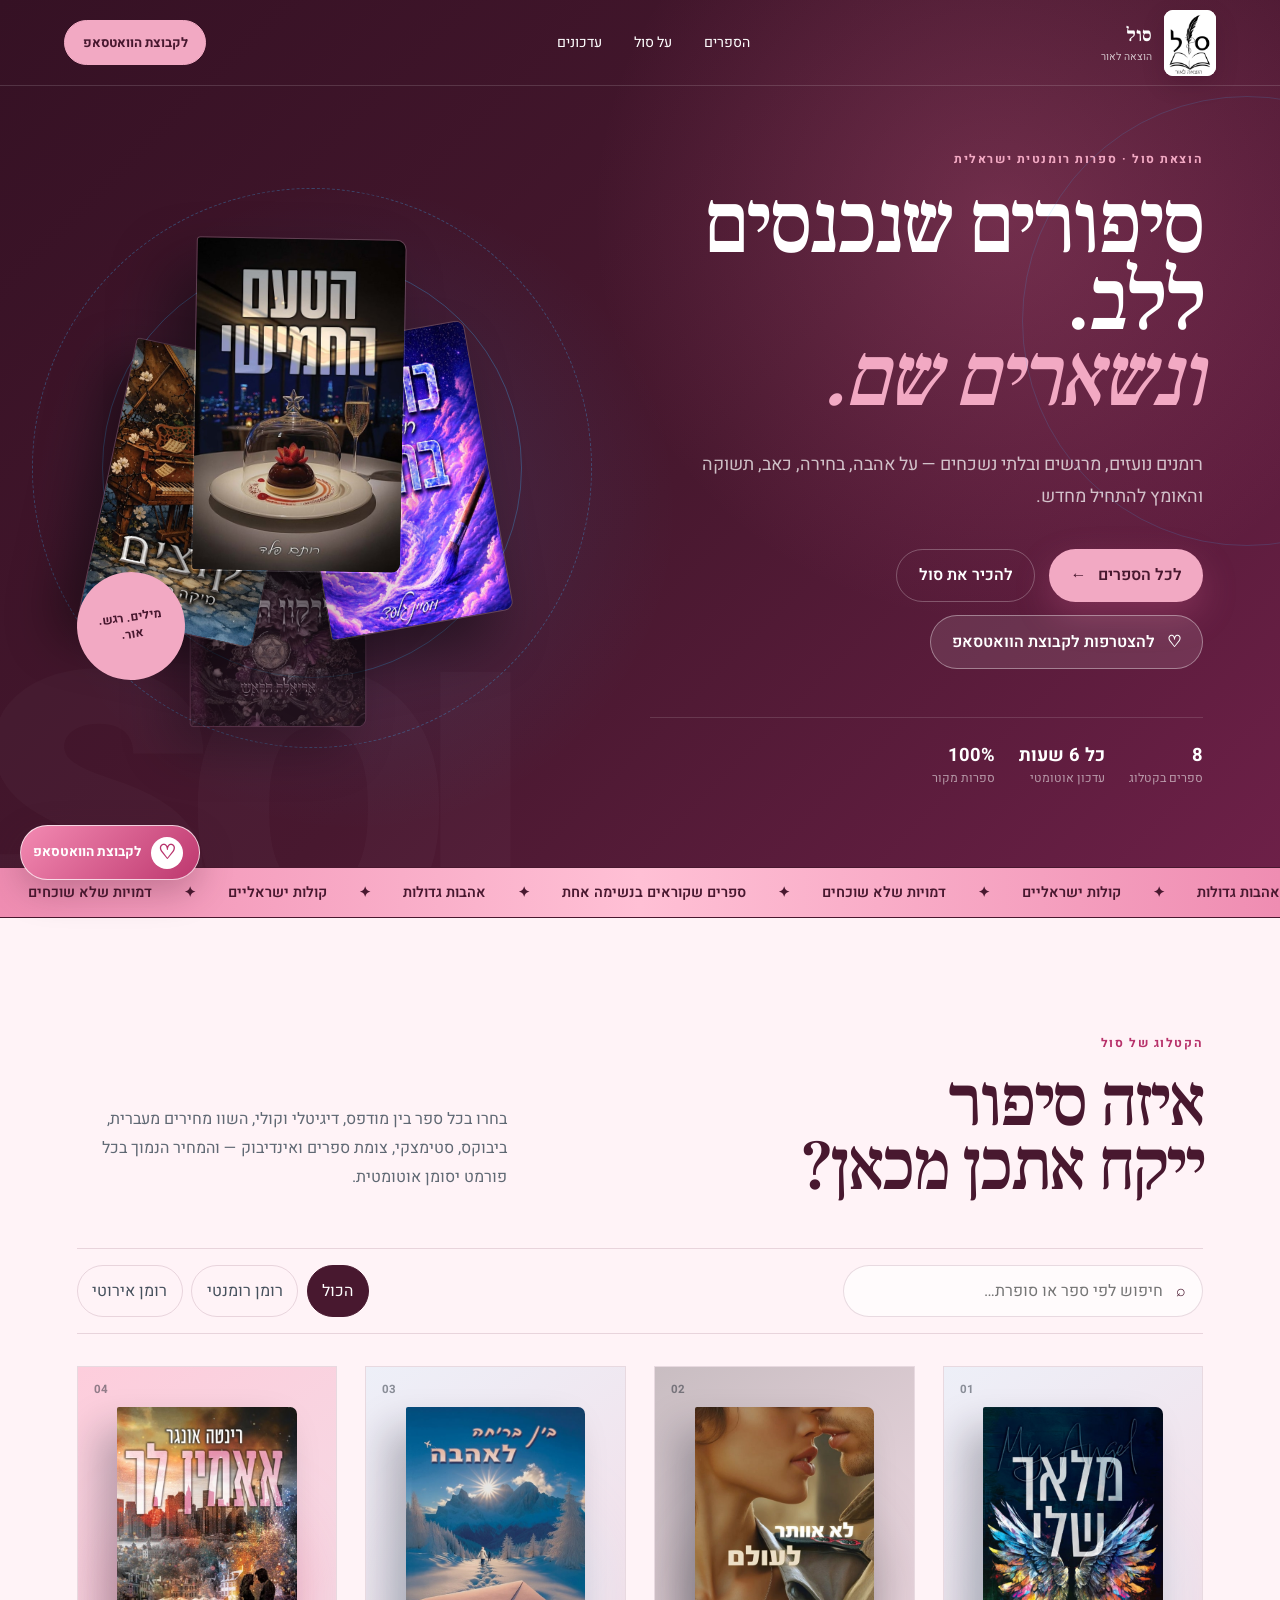
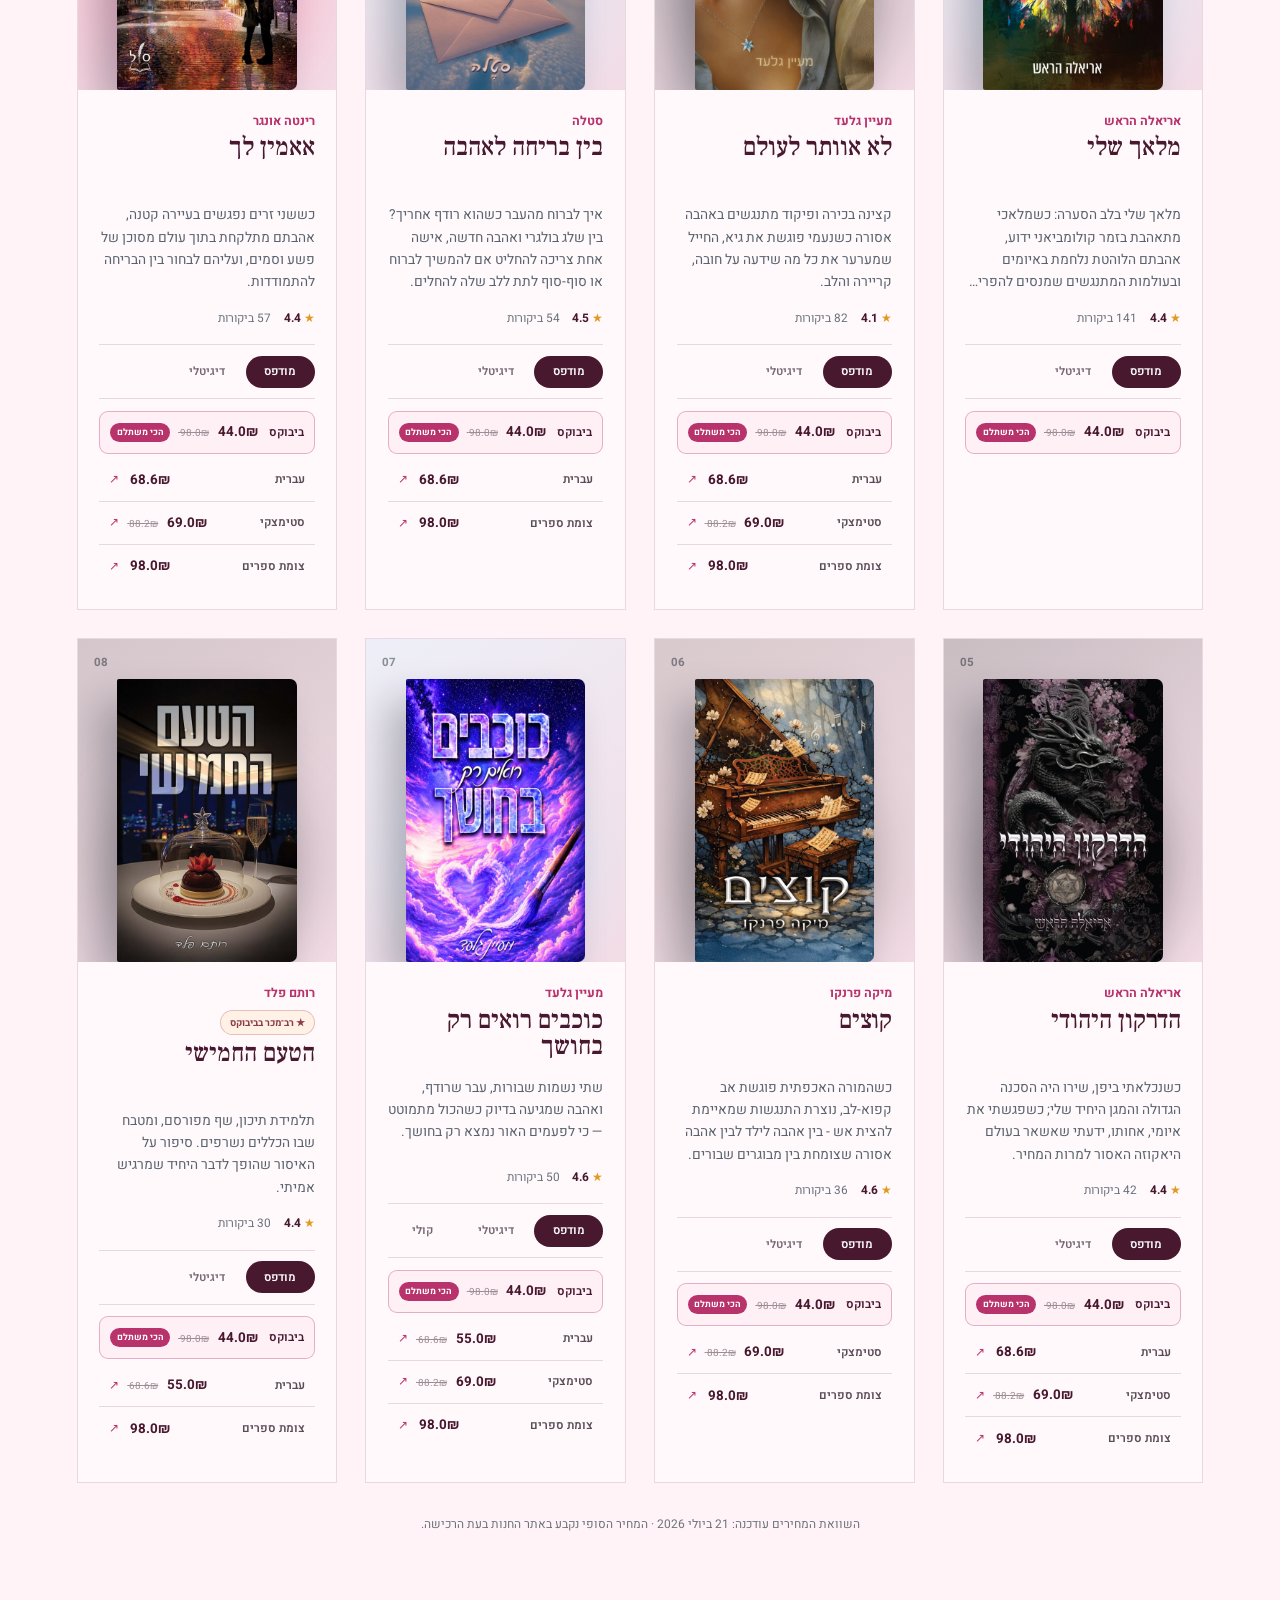
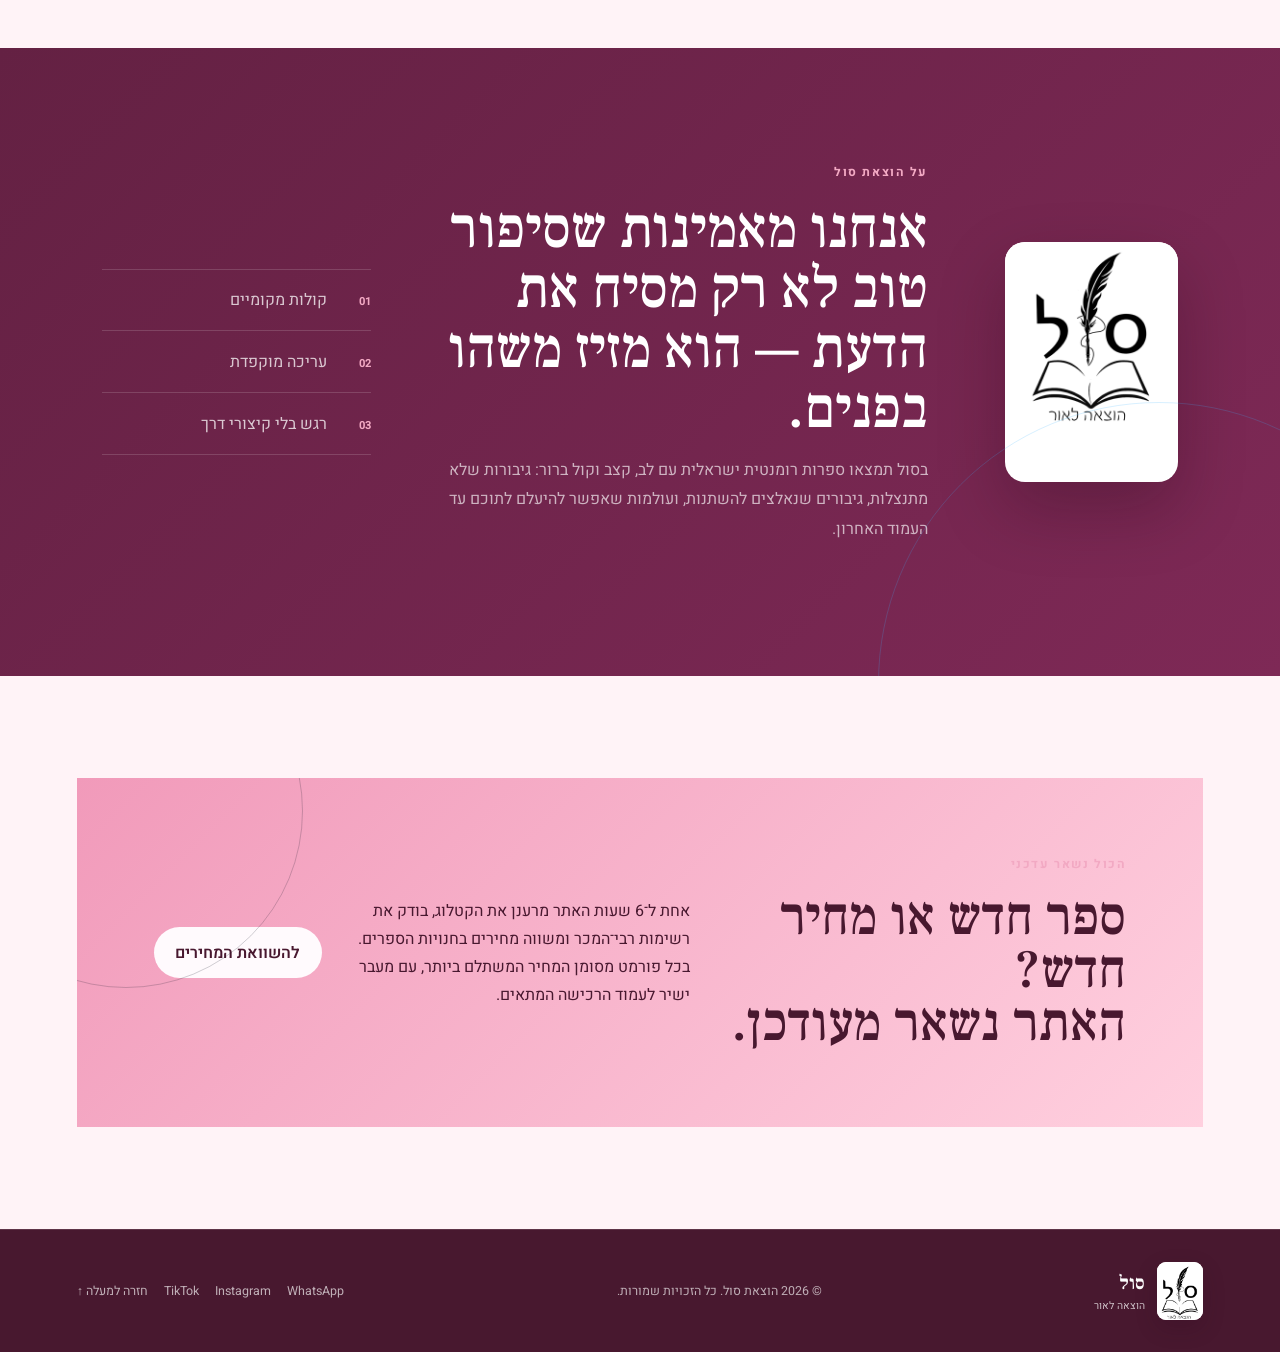
==== commit d153da7a: "Refresh prices and bestseller data every six hours" ====
--- a/index.html
+++ b/index.html
@@ -42,7 +42,7 @@
         </div>
         <div class="hero-proof" aria-label="נתוני הקטלוג">
           <span><strong id="hero-count">—</strong> ספרים בקטלוג</span>
-          <span><strong>שבועי</strong> עדכון אוטומטי</span>
+          <span><strong>כל 6 שעות</strong> עדכון אוטומטי</span>
           <span><strong>100%</strong> ספרות מקור</span>
         </div>
       </div>
@@ -105,7 +105,7 @@
           <p class="eyebrow">הכול נשאר עדכני</p>
           <h2>ספר חדש או מחיר חדש?<br>האתר נשאר מעודכן.</h2>
         </div>
-        <p>פעם בשבוע האתר מרענן את הקטלוג ומשווה מחירים בחנויות הספרים. בכל פורמט מסומן המחיר המשתלם ביותר, עם מעבר ישיר לעמוד הרכישה המתאים.</p>
+        <p>אחת ל־6 שעות האתר מרענן את הקטלוג, בודק את רשימות רבי־המכר ומשווה מחירים בחנויות הספרים. בכל פורמט מסומן המחיר המשתלם ביותר, עם מעבר ישיר לעמוד הרכישה המתאים.</p>
         <a class="button button-light" href="#catalog">להשוואת המחירים</a>
       </div>
     </section>
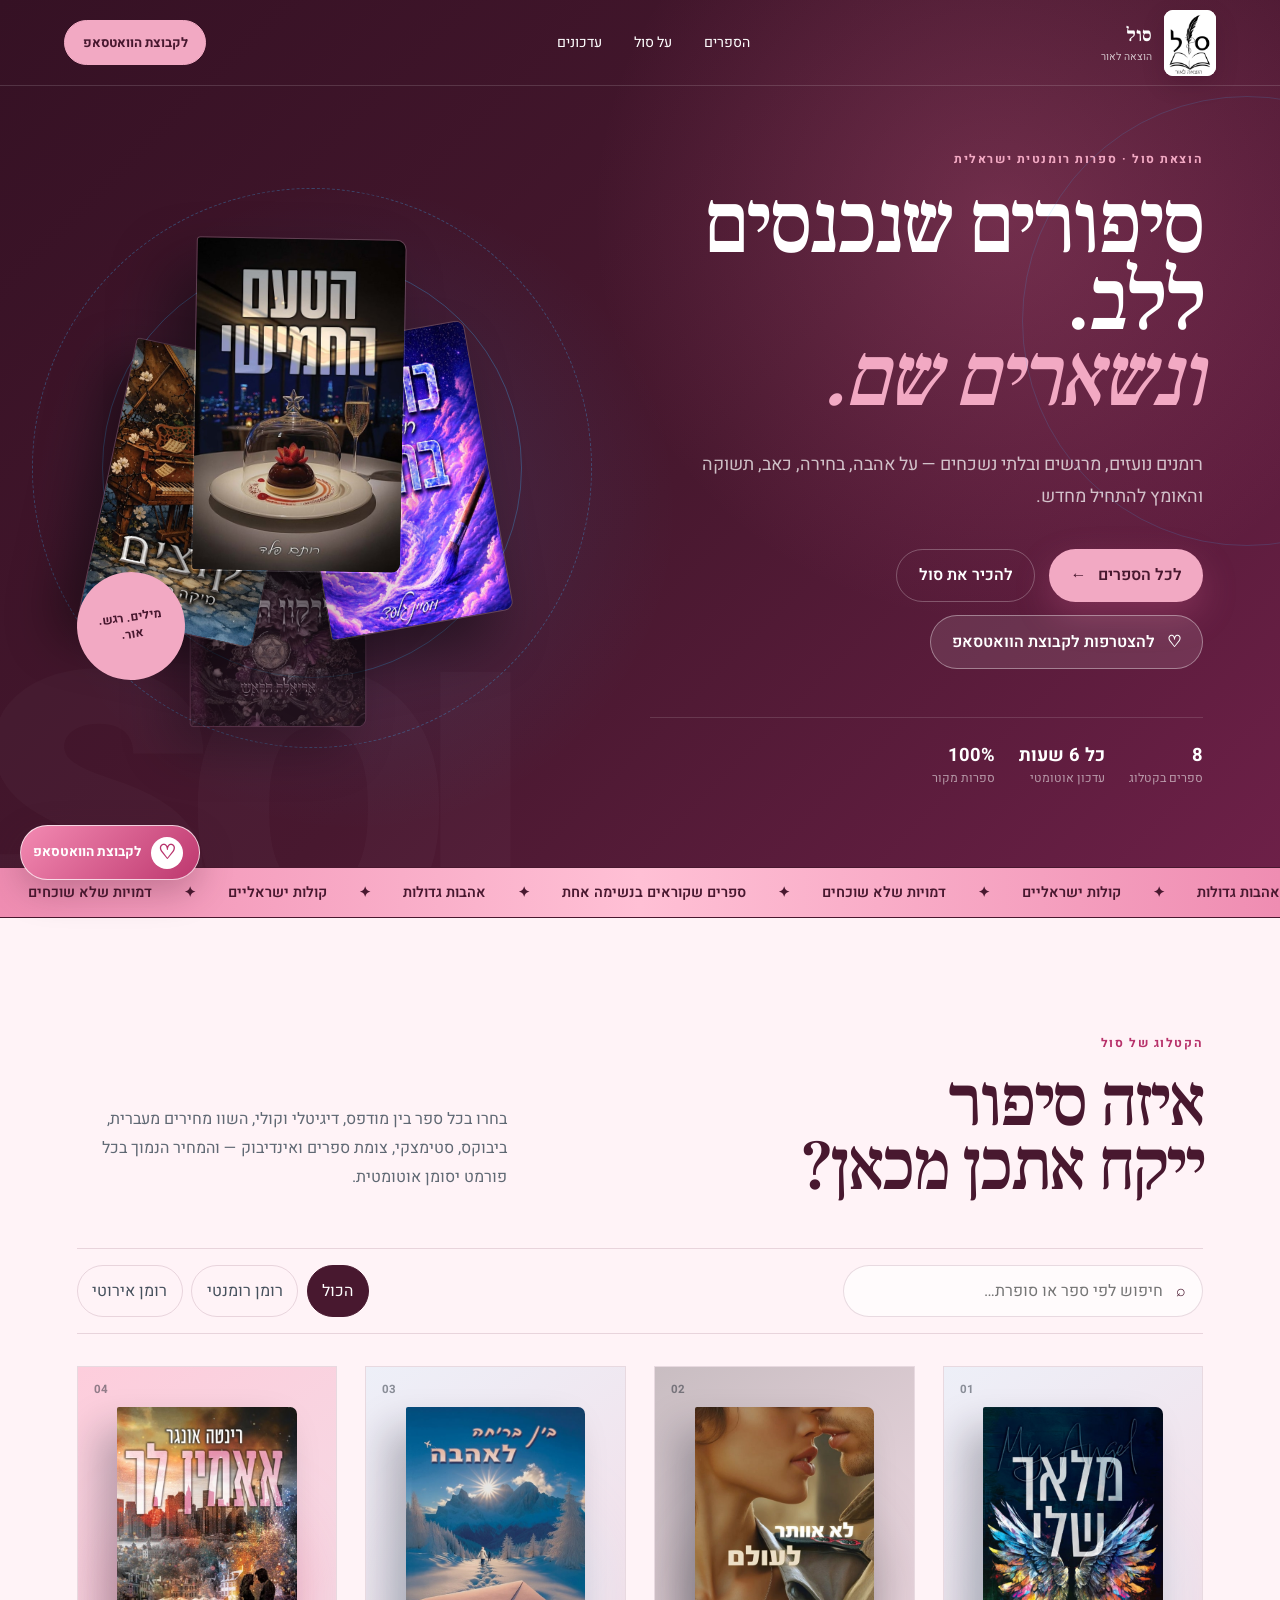
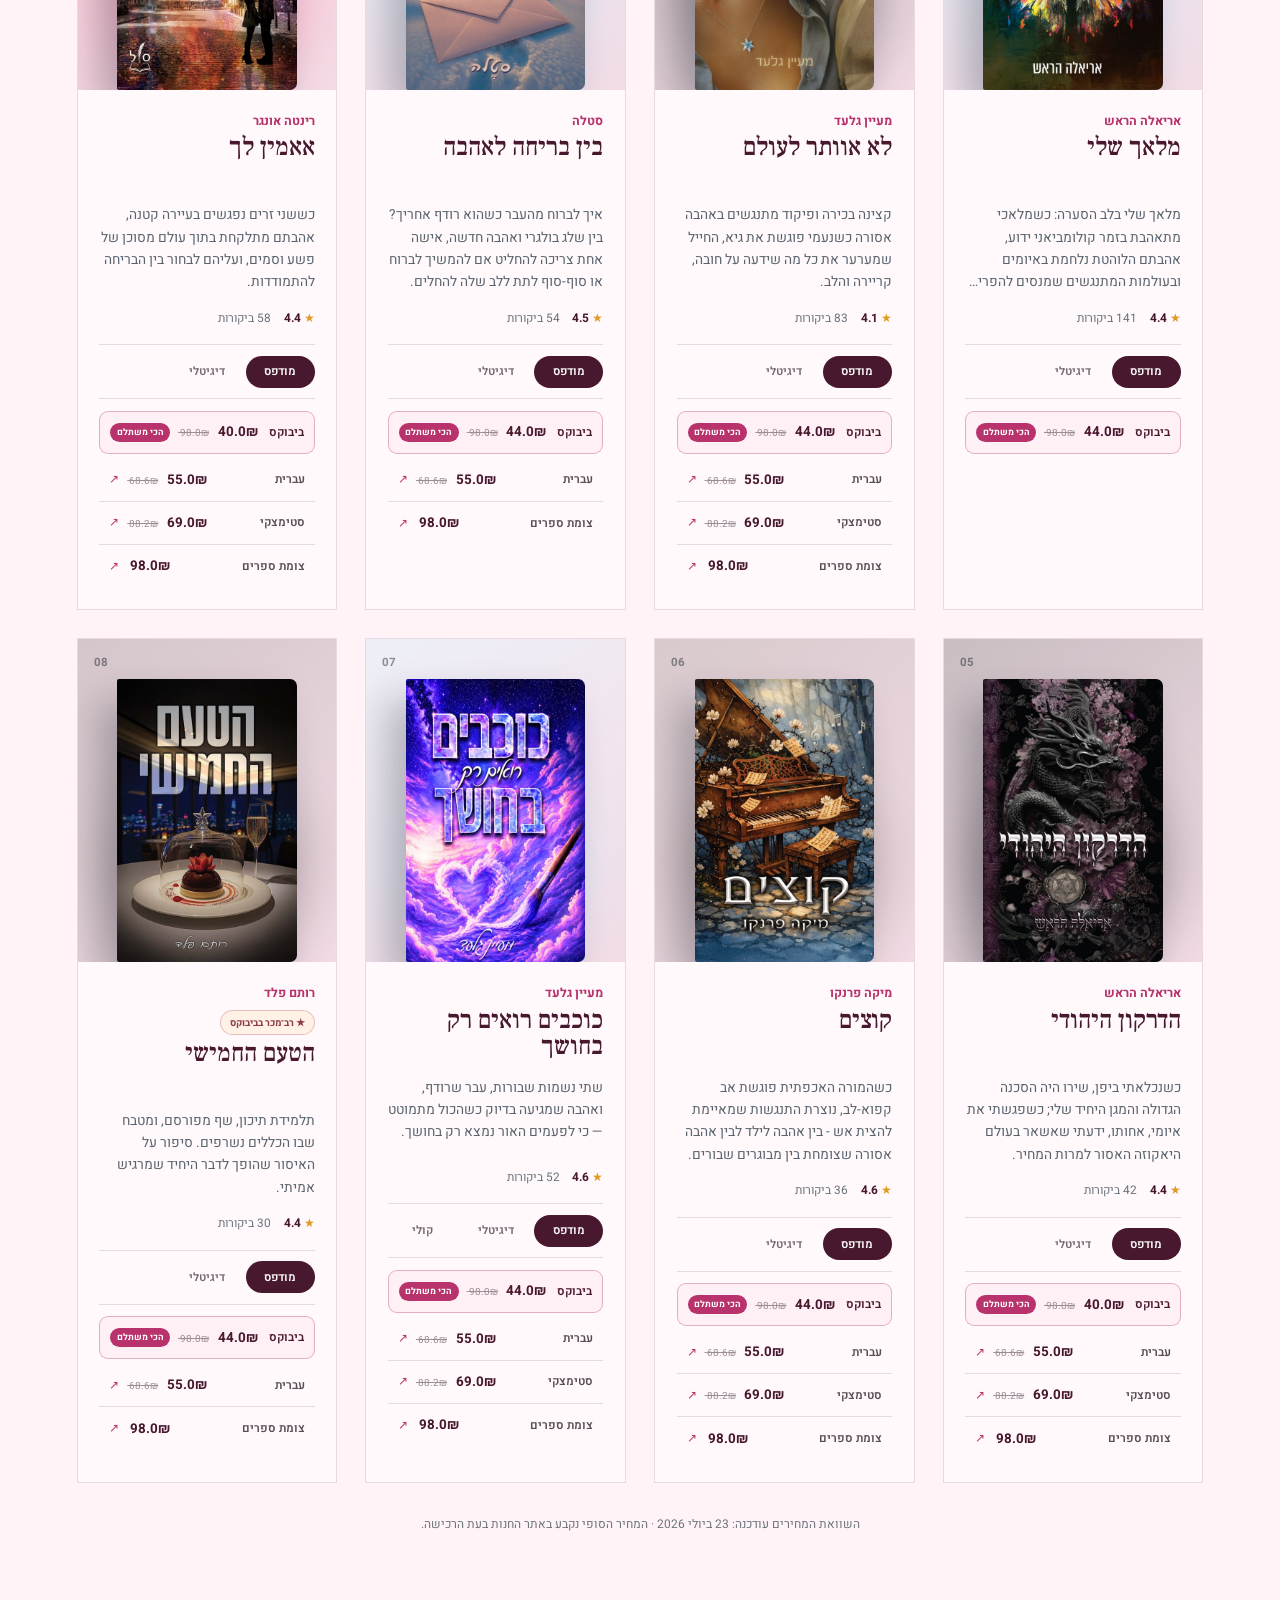
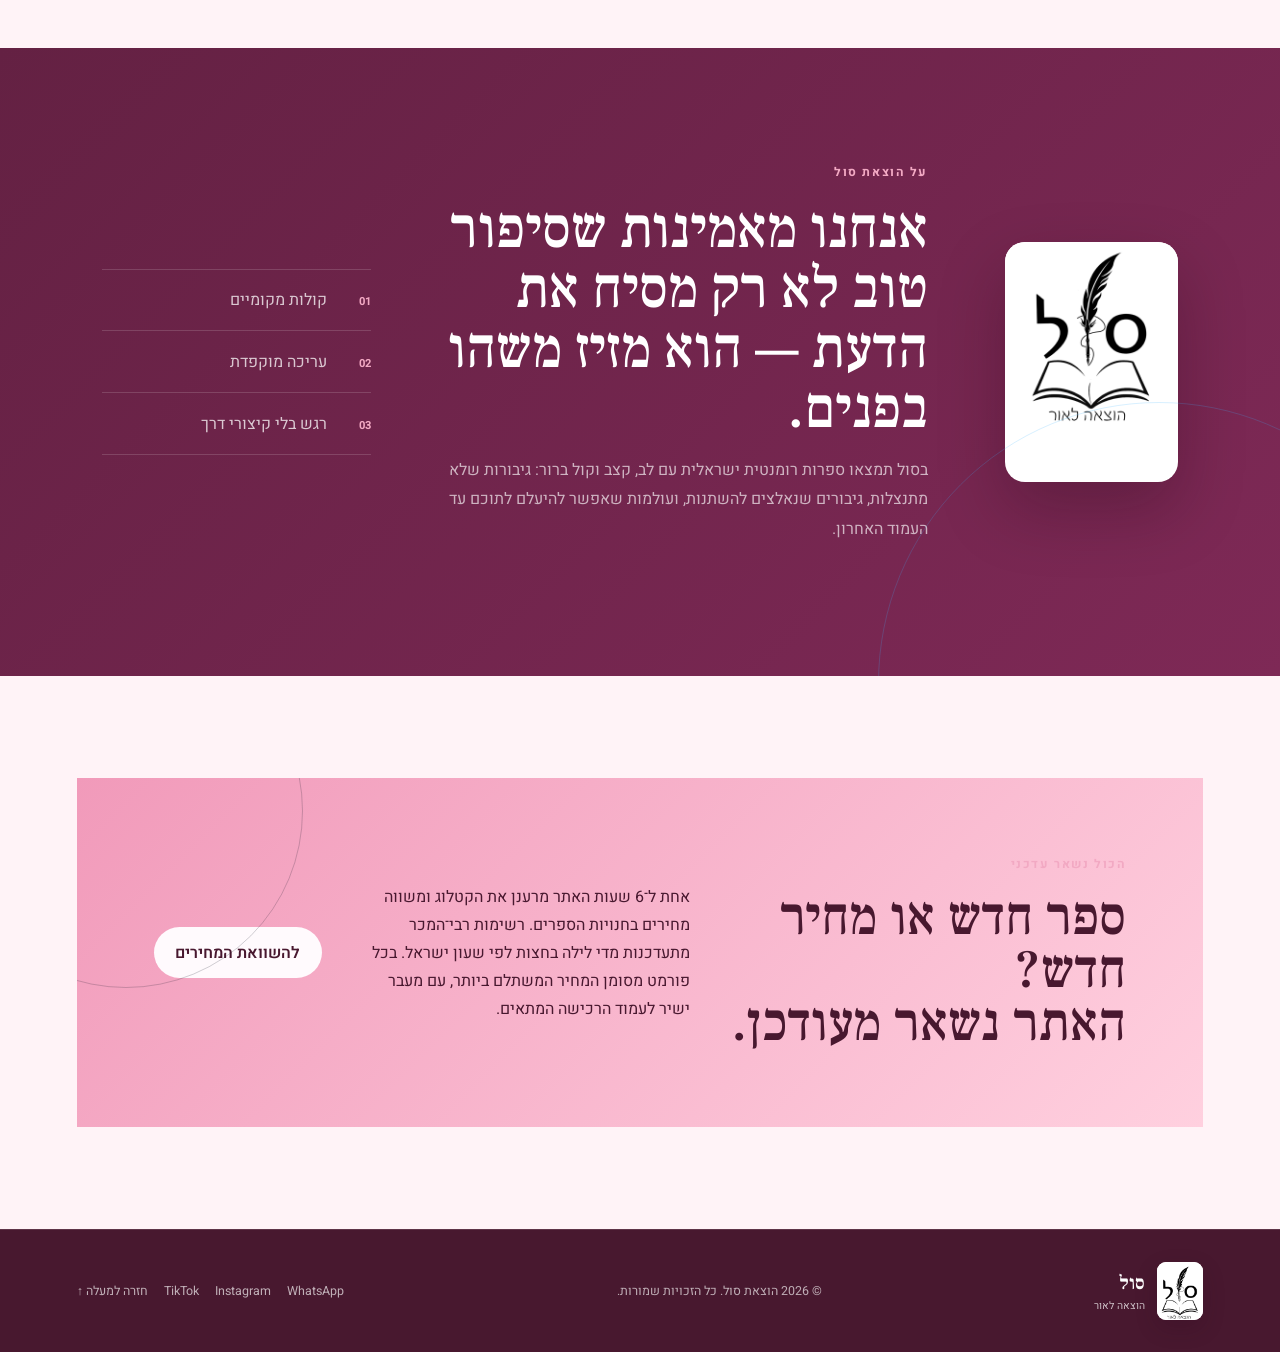
==== commit db5c1b9d: "Fix Booknet prices and schedule bestseller refreshes" ====
--- a/index.html
+++ b/index.html
@@ -105,7 +105,7 @@
           <p class="eyebrow">הכול נשאר עדכני</p>
           <h2>ספר חדש או מחיר חדש?<br>האתר נשאר מעודכן.</h2>
         </div>
-        <p>אחת ל־6 שעות האתר מרענן את הקטלוג, בודק את רשימות רבי־המכר ומשווה מחירים בחנויות הספרים. בכל פורמט מסומן המחיר המשתלם ביותר, עם מעבר ישיר לעמוד הרכישה המתאים.</p>
+        <p>אחת ל־6 שעות האתר מרענן את הקטלוג ומשווה מחירים בחנויות הספרים. רשימות רבי־המכר מתעדכנות מדי לילה בחצות לפי שעון ישראל. בכל פורמט מסומן המחיר המשתלם ביותר, עם מעבר ישיר לעמוד הרכישה המתאים.</p>
         <a class="button button-light" href="#catalog">להשוואת המחירים</a>
       </div>
     </section>
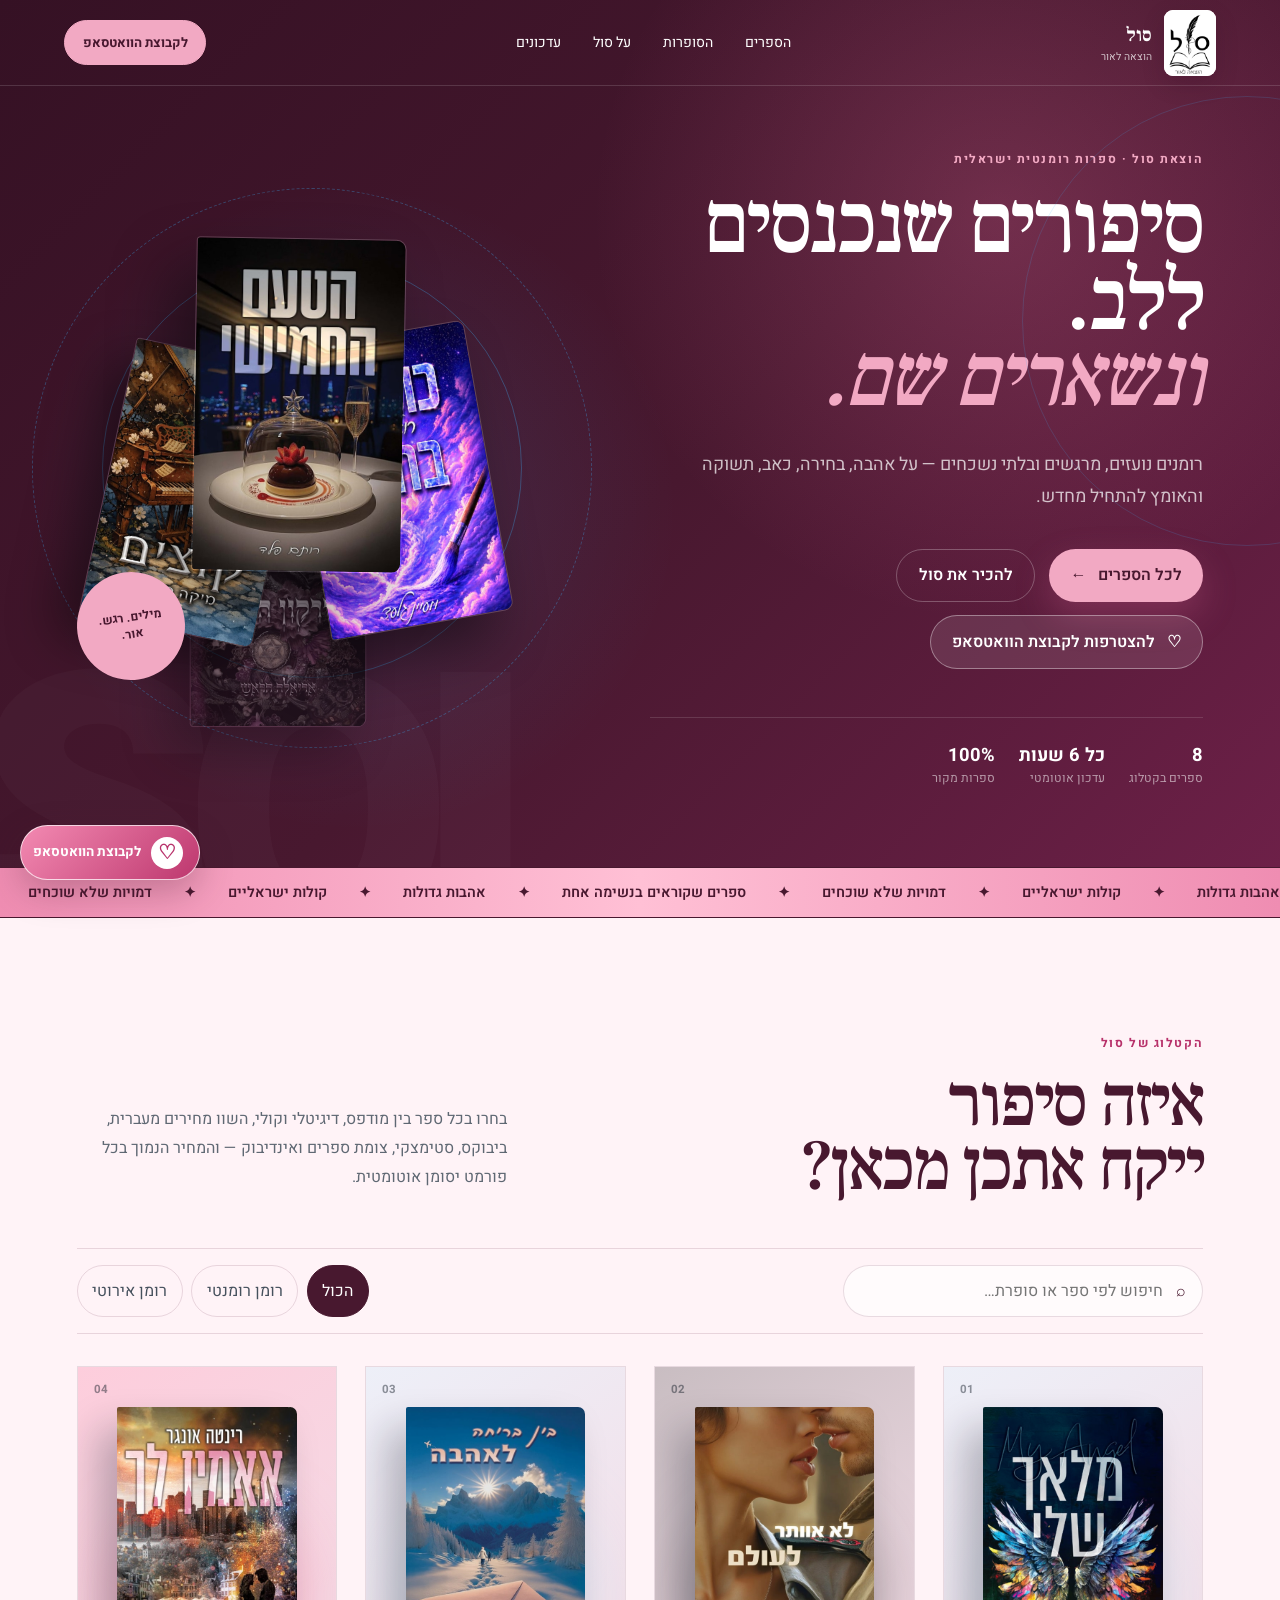
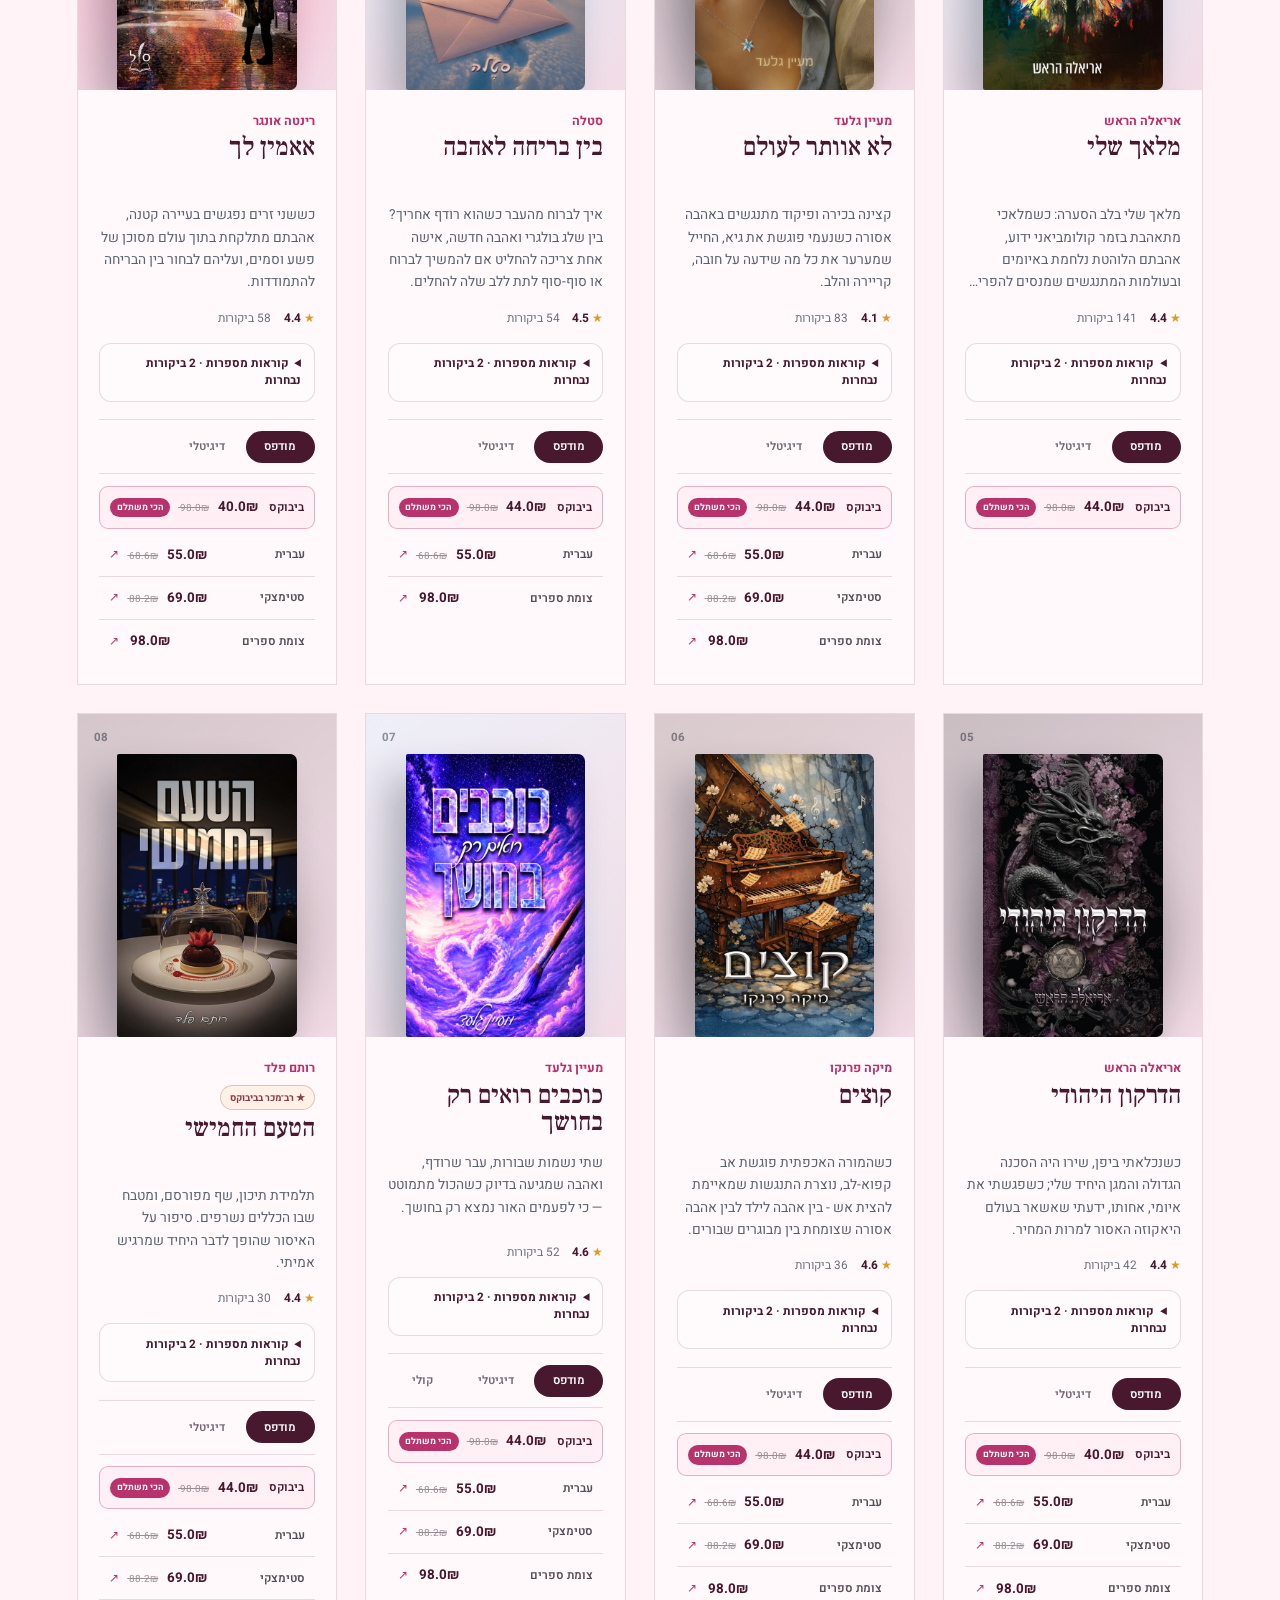
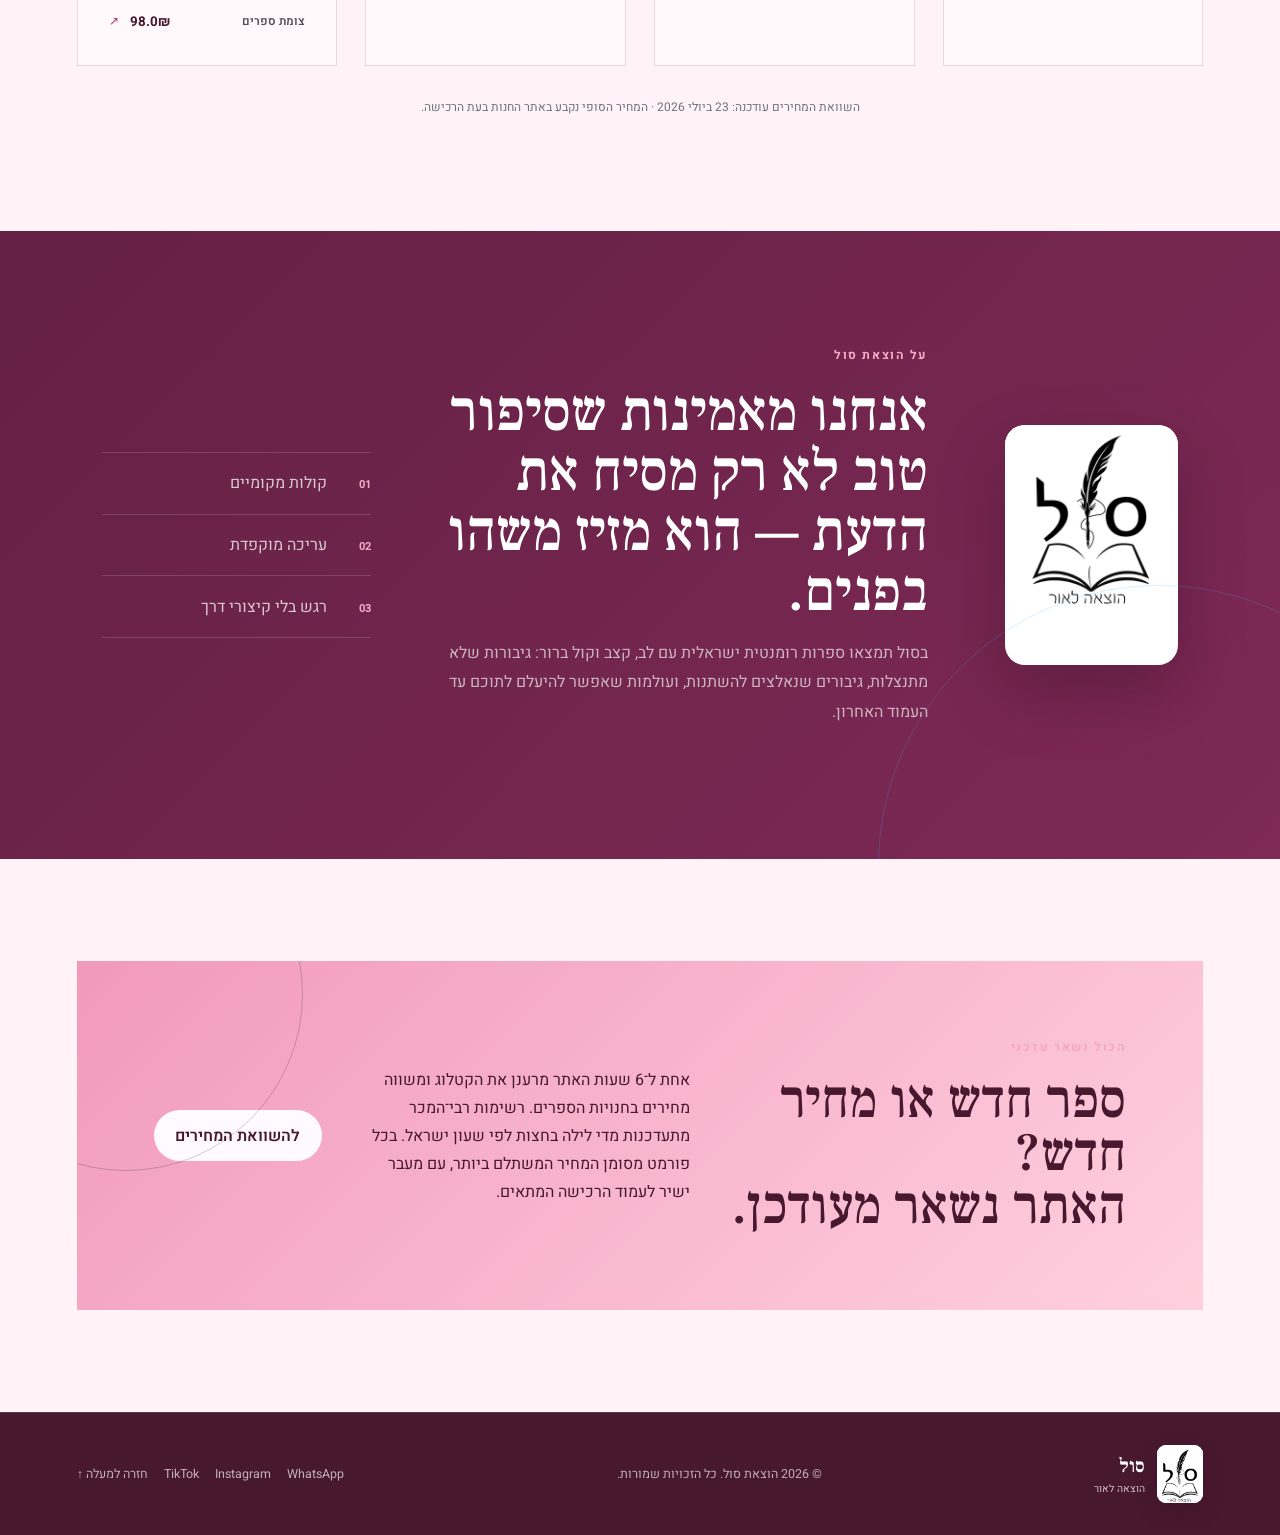
==== commit 11565f15: "Add featured reviews and author pages" ====
--- a/index.html
+++ b/index.html
@@ -22,6 +22,7 @@
     </a>
     <nav aria-label="ניווט ראשי">
       <a href="#catalog">הספרים</a>
+      <a href="authors.html">הסופרות</a>
       <a href="#about">על סול</a>
       <a href="#updates">עדכונים</a>
     </nav>
--- a/styles.css
+++ b/styles.css
@@ -115,6 +115,14 @@
 .rating-row { display: flex; gap: .8rem; align-items: center; margin-top: 1rem; color: #68717b; font-size: .74rem; }
 .rating-row strong { color: var(--ink); }
 .rating-star { color: #e19a20; }
+.featured-reviews { margin-top: 1rem; border: 1px solid var(--line); border-radius: 12px; background: rgba(255,250,253,.72); overflow: hidden; }
+.featured-reviews summary { padding: .72rem .8rem; color: var(--ink); cursor: pointer; font-size: .73rem; font-weight: 700; }
+.reader-reviews { display: grid; gap: .55rem; padding: 0 .75rem .65rem; }
+.reader-review { margin: 0; padding: .65rem; border-radius: 9px; background: #fff; }
+.reader-review blockquote { margin: 0; color: #65525e; font-size: .75rem; line-height: 1.55; }
+.reader-review figcaption { margin-top: .45rem; color: #8b7080; font-size: .64rem; }
+.reader-review figcaption span { color: #e19a20; letter-spacing: .03em; }
+.reviews-source { display: block; padding: 0 .8rem .75rem; color: var(--blue-dark); font-size: .66rem; font-weight: 700; }
 .price-comparison { margin-top: 1.1rem; border-top: 1px solid var(--line); }
 .format-tabs { display: grid; grid-template-columns: repeat(3, 1fr); gap: .25rem; padding: .65rem 0; border-bottom: 1px solid var(--line); }
 .format-tab { min-width: 0; padding: .48rem .2rem; border: 0; border-radius: 999px; background: transparent; color: #756873; cursor: pointer; font-size: .72rem; font-weight: 600; }
@@ -161,6 +169,31 @@
 .whatsapp-float:focus-visible { outline: 3px solid #fff; outline-offset: 3px; }
 .whatsapp-float-icon { width: 32px; height: 32px; display: grid; place-items: center; flex: 0 0 auto; border-radius: 50%; background: #fff; color: var(--blue-dark); font-size: 1.25rem; }
 
+.inner-page { min-height: 100vh; background: linear-gradient(180deg, #4a1732 0 310px, var(--paper) 310px); }
+.inner-main { padding: 145px clamp(1.25rem, 6vw, 7rem) 6rem; }
+.inner-hero { max-width: 920px; color: #fff; }
+.inner-hero h1 { margin: .3rem 0 1rem; font-size: clamp(3.3rem, 7vw, 7rem); line-height: .92; }
+.inner-hero p { max-width: 680px; color: rgba(255,255,255,.72); line-height: 1.75; }
+.authors-directory { display: grid; grid-template-columns: repeat(3, minmax(0, 1fr)); gap: 1.25rem; margin-top: 5rem; }
+.author-tile { padding: 1.5rem; border: 1px solid var(--line); border-radius: 18px; background: rgba(255,255,255,.78); box-shadow: 0 18px 45px rgba(72,24,47,.08); }
+.author-monogram { width: 76px; height: 76px; display: grid; place-items: center; border-radius: 50%; background: linear-gradient(135deg, var(--blue), #ffe0eb); color: var(--ink); font: 700 2rem var(--serif); }
+.author-tile h2 { margin: 1rem 0 .35rem; font-size: 2rem; }
+.author-tile p { color: #6c5965; line-height: 1.65; }
+.text-link { color: var(--blue-dark); font-weight: 700; }
+.author-profile { display: grid; grid-template-columns: 280px minmax(0, 1fr); gap: clamp(2rem, 6vw, 6rem); margin-top: 4rem; padding: clamp(1.5rem, 4vw, 3.5rem); border-radius: 24px; background: rgba(255,255,255,.88); box-shadow: 0 24px 70px rgba(72,24,47,.12); }
+.author-profile .author-monogram { width: 220px; height: 220px; font-size: 5rem; }
+.author-profile h2 { margin: 0; font-size: clamp(2.5rem, 5vw, 5rem); }
+.author-bio { color: #685662; font-size: 1rem; line-height: 1.85; }
+.author-stats, .author-socials { display: flex; flex-wrap: wrap; gap: .65rem; margin-top: 1.2rem; }
+.author-stats span, .author-socials a { padding: .62rem .9rem; border-radius: 999px; background: #fff0f6; color: var(--ink); font-size: .75rem; font-weight: 700; }
+.author-books { margin-top: 3rem; }
+.author-books h2 { font-size: clamp(2.4rem, 4vw, 4.5rem); }
+.author-books-grid { display: grid; grid-template-columns: repeat(4, minmax(0, 1fr)); gap: 1.25rem; }
+.author-book { padding: 1rem; border: 1px solid var(--line); border-radius: 16px; background: rgba(255,255,255,.82); }
+.author-book img { width: 100%; aspect-ratio: 2/3; object-fit: cover; border-radius: 8px; box-shadow: 0 14px 30px rgba(72,24,47,.16); }
+.author-book h3 { margin: .9rem 0 .35rem; font-size: 1.5rem; }
+.author-book p { color: #715e69; font-size: .78rem; line-height: 1.55; }
+
 .reveal { opacity: 0; transform: translateY(20px); transition: opacity .65s ease, transform .65s ease; }
 .reveal.visible { opacity: 1; transform: none; }
 
@@ -168,6 +201,8 @@
   .hero { grid-template-columns: 1fr 380px; gap: 2rem; }
   .hero-cover { width: 180px; }
   .books-grid { grid-template-columns: repeat(3, minmax(0, 1fr)); }
+  .authors-directory { grid-template-columns: repeat(2, minmax(0, 1fr)); }
+  .author-books-grid { grid-template-columns: repeat(3, minmax(0, 1fr)); }
   .manifesto { grid-template-columns: .35fr 1.2fr; }
   .manifesto-list { grid-column: 2; }
   .updates-card { grid-template-columns: 1fr 1fr; }
@@ -213,6 +248,12 @@
   footer { flex-direction: column; text-align: center; }
   .whatsapp-float { left: .75rem; bottom: .75rem; min-height: 48px; padding: .5rem .75rem .5rem .55rem; font-size: .76rem; }
   .whatsapp-float-icon { width: 30px; height: 30px; }
+  .inner-main { padding-top: 115px; }
+  .authors-directory { grid-template-columns: 1fr; margin-top: 3.5rem; }
+  .author-profile { grid-template-columns: 1fr; text-align: center; }
+  .author-profile .author-monogram { width: 150px; height: 150px; margin-inline: auto; font-size: 3.5rem; }
+  .author-stats, .author-socials { justify-content: center; }
+  .author-books-grid { grid-template-columns: repeat(2, minmax(0, 1fr)); }
 }
 
 @media (max-width: 430px) {
@@ -233,6 +274,7 @@
   .price-row { grid-template-columns: 1fr auto; padding-inline: .35rem; }
   .best-badge { grid-column: 1 / -1; justify-self: start; margin-top: -.15rem; }
   .store-arrow { display: none; }
+  .author-books-grid { grid-template-columns: 1fr; }
 }
 
 @media (prefers-reduced-motion: reduce) {
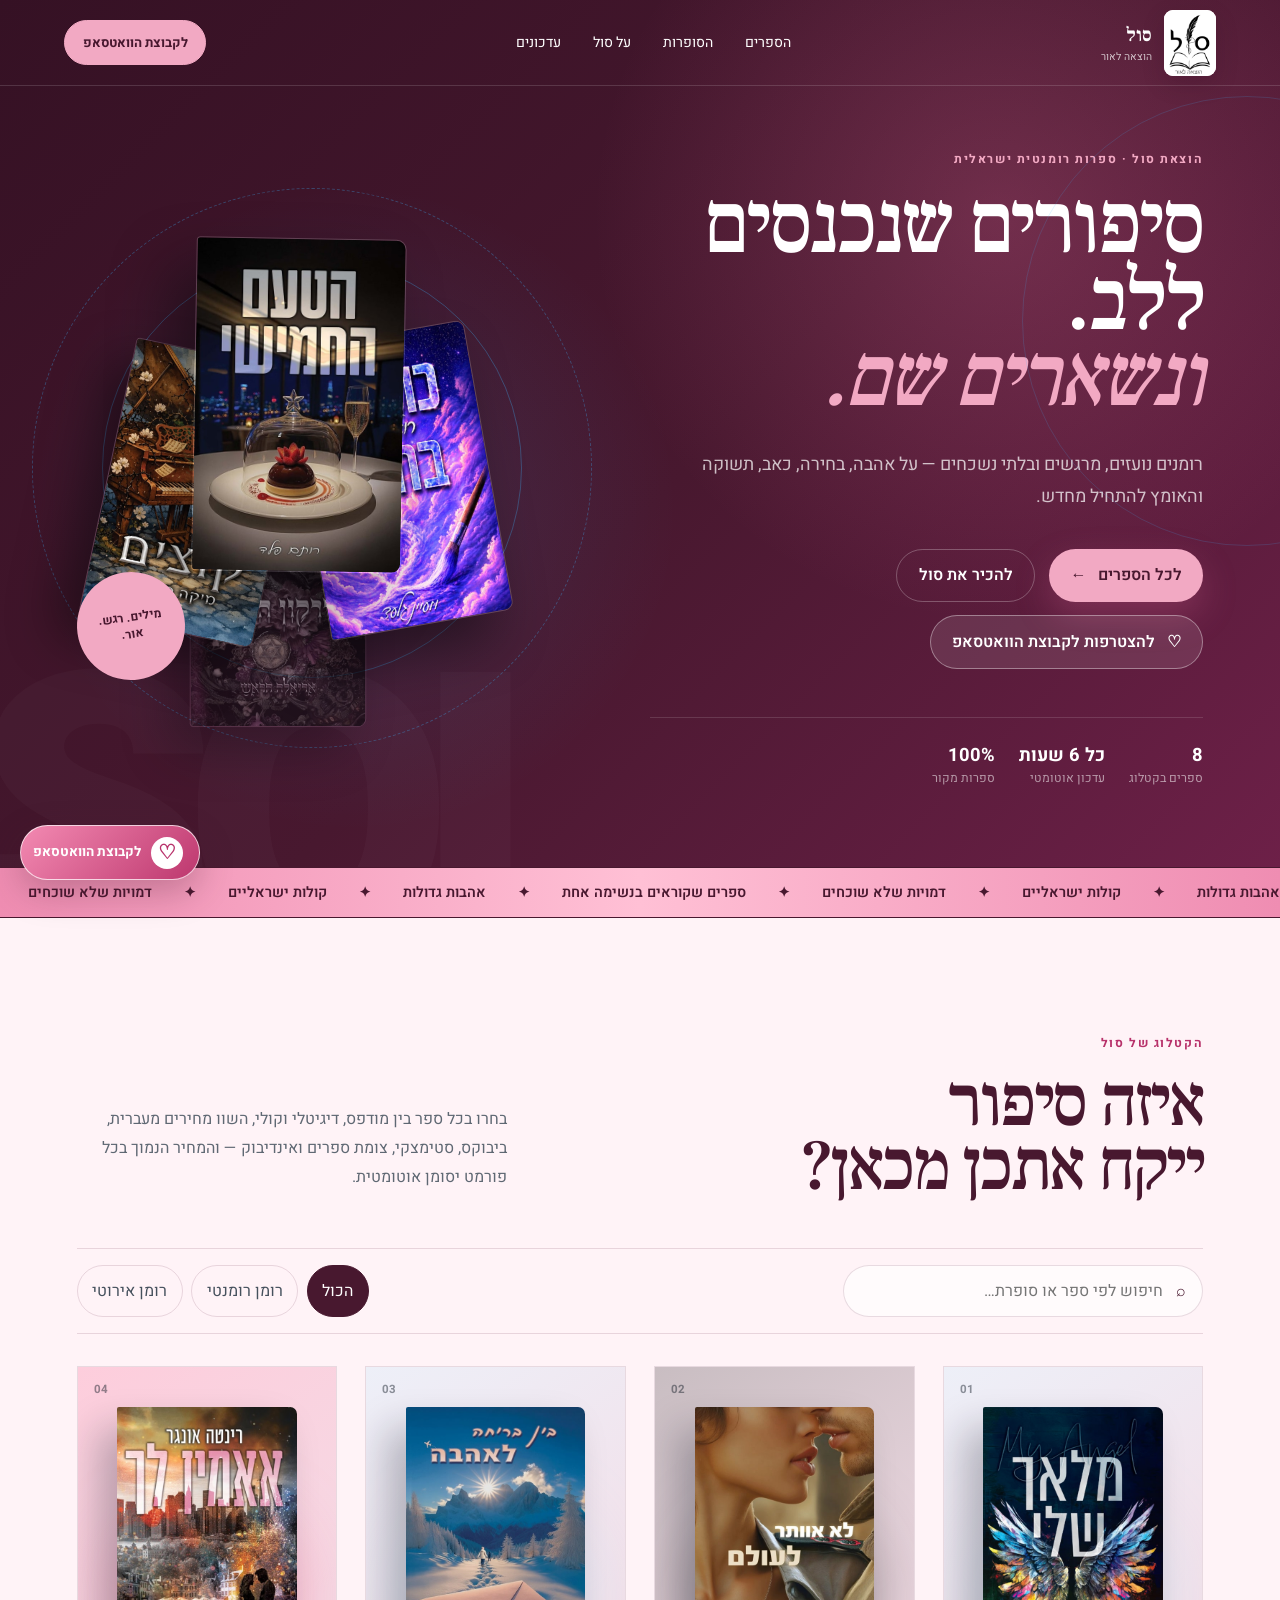
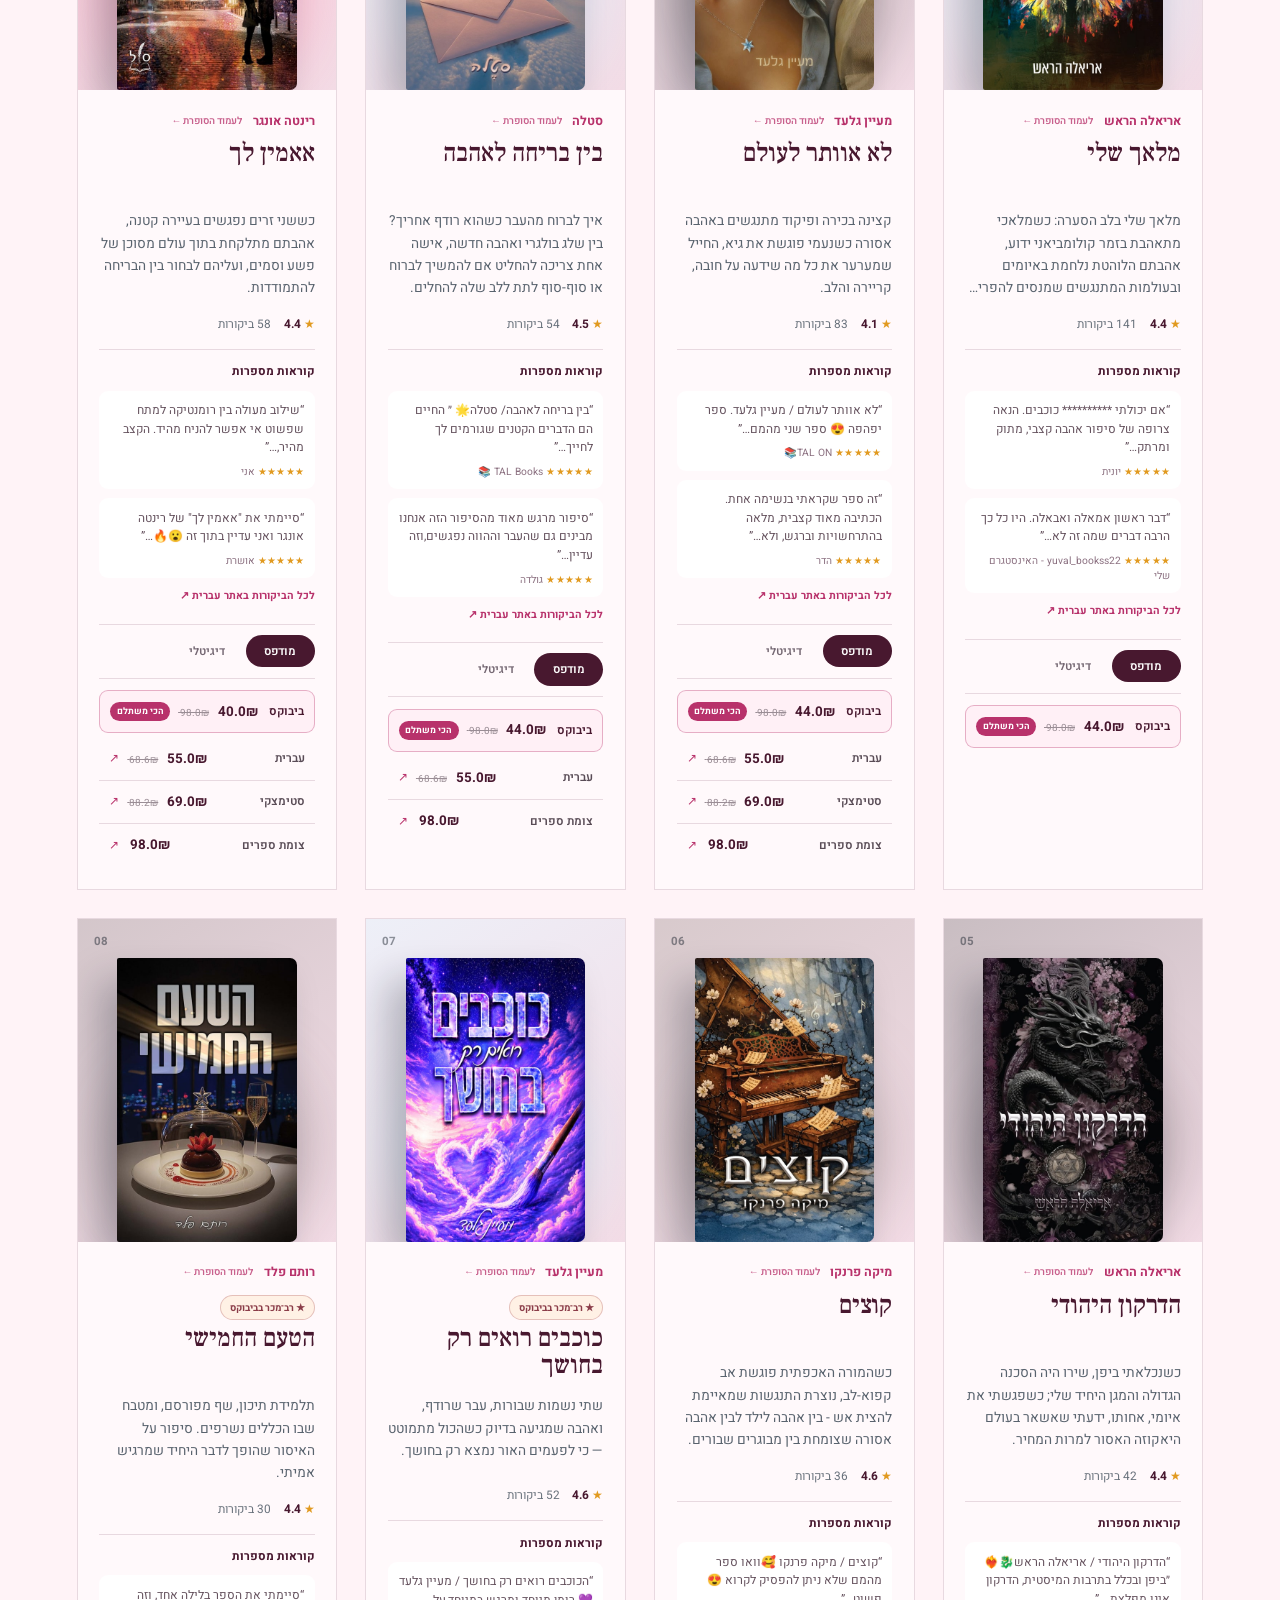
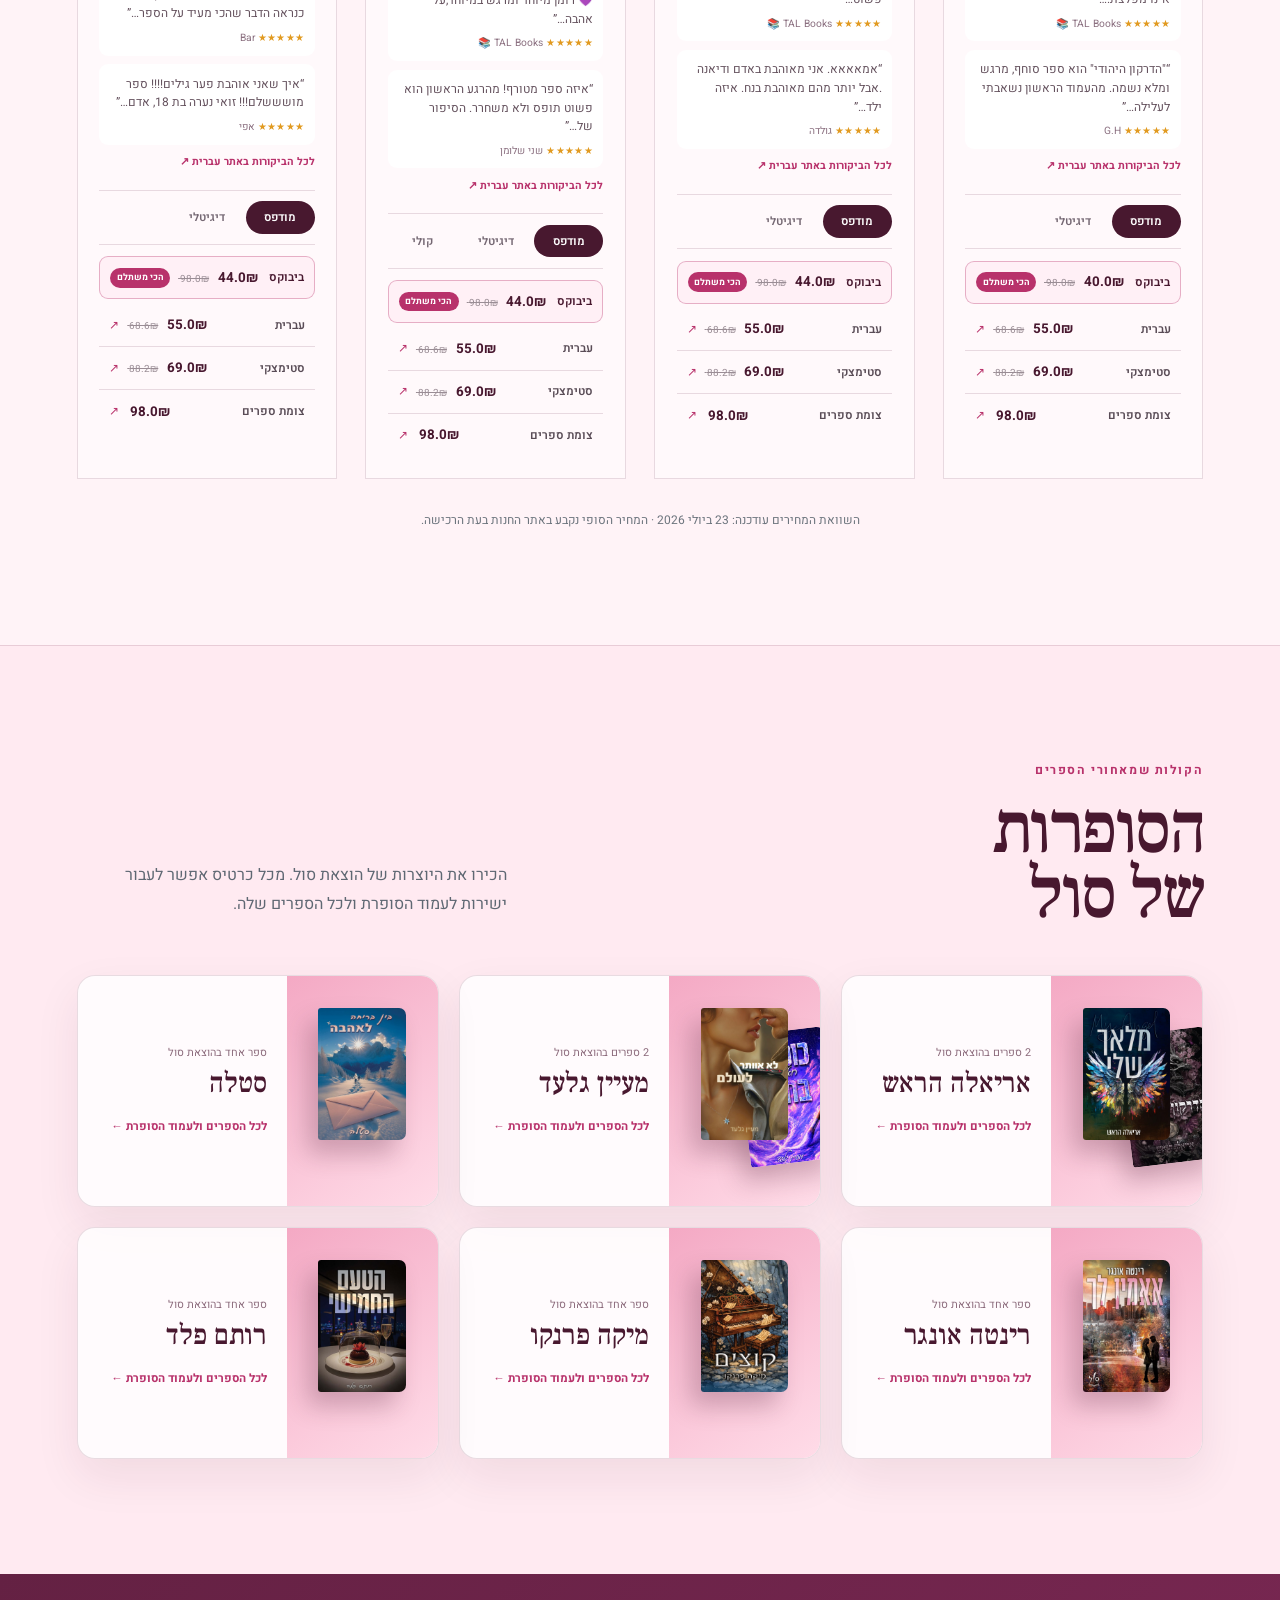
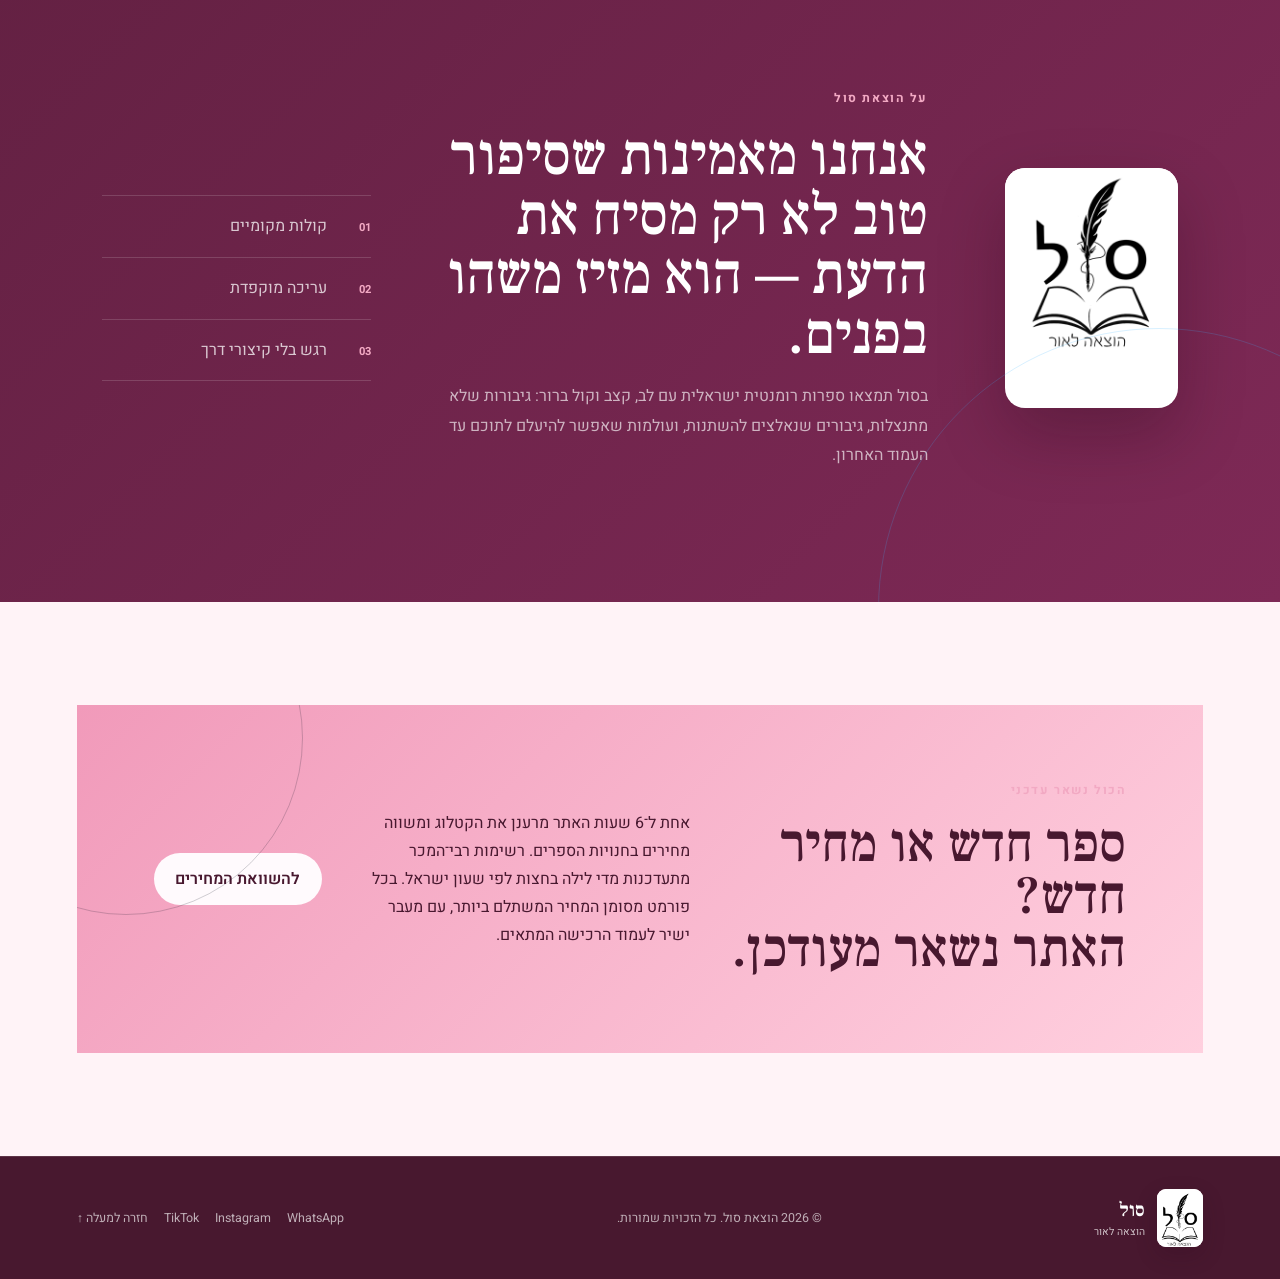
==== commit 805856c1: "Improve author navigation and show reviews inline" ====
--- a/index.html
+++ b/index.html
@@ -22,7 +22,7 @@
     </a>
     <nav aria-label="ניווט ראשי">
       <a href="#catalog">הספרים</a>
-      <a href="authors.html">הסופרות</a>
+      <a href="#authors">הסופרות</a>
       <a href="#about">על סול</a>
       <a href="#updates">עדכונים</a>
     </nav>
@@ -86,6 +86,17 @@
       <p id="sync-status" class="sync-status">טוען את קטלוג הוצאת סול…</p>
     </section>
 
+    <section class="home-authors" id="authors">
+      <div class="section-heading reveal">
+        <div>
+          <p class="eyebrow dark">הקולות שמאחורי הספרים</p>
+          <h2>הסופרות<br>של סול</h2>
+        </div>
+        <p>הכירו את היוצרות של הוצאת סול. מכל כרטיס אפשר לעבור ישירות לעמוד הסופרת ולכל הספרים שלה.</p>
+      </div>
+      <div id="home-authors-grid" class="home-authors-grid" aria-live="polite"></div>
+    </section>
+
     <section class="manifesto" id="about">
       <div class="manifesto-logo-card" aria-label="הלוגו הרשמי של הוצאת סול"><img src="assets/sol-official-logo.png" alt="הוצאת סול"></div>
       <div class="manifesto-copy reveal">
--- a/styles.css
+++ b/styles.css
@@ -107,6 +107,9 @@
 .book-number { position: absolute; top: .9rem; left: 1rem; z-index: 2; color: rgba(16,24,36,.45); font: 700 .72rem var(--sans); }
 .book-body { padding: 1.35rem; }
 .book-author { margin: 0; color: var(--blue-dark); font-size: .78rem; font-weight: 700; }
+.book-author a { display: inline-flex; flex-wrap: wrap; align-items: center; gap: .35rem .65rem; padding: .38rem .65rem; margin: -.38rem -.65rem 0; border-radius: 999px; transition: background .2s ease, color .2s ease; }
+.book-author a:hover, .book-author a:focus-visible { background: #ffe0ec; color: var(--ink); }
+.book-author a span { font-size: .62rem; font-weight: 600; opacity: .76; }
 .book-bestsellers { display: flex; flex-wrap: wrap; gap: .35rem; margin-top: .5rem; }
 .bestseller-badge { display: inline-flex; align-items: center; min-height: 25px; padding: .25rem .55rem; border: 1px solid rgba(168,78,85,.3); border-radius: 999px; background: #fff1e5; color: #8b3d49; font-size: .61rem; font-weight: 700; }
 .bestseller-badge:hover { background: var(--blue); color: var(--ink); }
@@ -115,14 +118,14 @@
 .rating-row { display: flex; gap: .8rem; align-items: center; margin-top: 1rem; color: #68717b; font-size: .74rem; }
 .rating-row strong { color: var(--ink); }
 .rating-star { color: #e19a20; }
-.featured-reviews { margin-top: 1rem; border: 1px solid var(--line); border-radius: 12px; background: rgba(255,250,253,.72); overflow: hidden; }
-.featured-reviews summary { padding: .72rem .8rem; color: var(--ink); cursor: pointer; font-size: .73rem; font-weight: 700; }
-.reader-reviews { display: grid; gap: .55rem; padding: 0 .75rem .65rem; }
+.featured-reviews { margin-top: 1rem; padding-top: .85rem; border-top: 1px solid var(--line); }
+.featured-reviews h4 { margin: 0 0 .65rem; color: var(--ink); font: 700 .73rem var(--sans); }
+.reader-reviews { display: grid; gap: .55rem; }
 .reader-review { margin: 0; padding: .65rem; border-radius: 9px; background: #fff; }
 .reader-review blockquote { margin: 0; color: #65525e; font-size: .75rem; line-height: 1.55; }
 .reader-review figcaption { margin-top: .45rem; color: #8b7080; font-size: .64rem; }
 .reader-review figcaption span { color: #e19a20; letter-spacing: .03em; }
-.reviews-source { display: block; padding: 0 .8rem .75rem; color: var(--blue-dark); font-size: .66rem; font-weight: 700; }
+.reviews-source { display: inline-block; margin-top: .6rem; color: var(--blue-dark); font-size: .66rem; font-weight: 700; }
 .price-comparison { margin-top: 1.1rem; border-top: 1px solid var(--line); }
 .format-tabs { display: grid; grid-template-columns: repeat(3, 1fr); gap: .25rem; padding: .65rem 0; border-bottom: 1px solid var(--line); }
 .format-tab { min-width: 0; padding: .48rem .2rem; border: 0; border-radius: 999px; background: transparent; color: #756873; cursor: pointer; font-size: .72rem; font-weight: 600; }
@@ -140,6 +143,20 @@
 .store-arrow { color: var(--blue-dark); }
 .sync-status { margin: 2rem 0 0; color: #6c747d; font-size: .75rem; text-align: center; }
 .empty-state { padding: 3rem; text-align: center; color: #67717b; }
+
+.home-authors { padding: clamp(5rem, 9vw, 9rem) clamp(1.25rem, 6vw, 7rem); background: #ffeaf1; border-top: 1px solid var(--line); }
+.home-authors-grid { display: grid; grid-template-columns: repeat(3, minmax(0, 1fr)); gap: 1.25rem; }
+.home-author-card { min-width: 0; display: grid; grid-template-columns: 42% 1fr; min-height: 230px; overflow: hidden; border: 1px solid var(--line); border-radius: 18px; background: rgba(255,255,255,.82); box-shadow: 0 18px 45px rgba(72,24,47,.08); transition: transform .25s ease, box-shadow .25s ease; }
+.home-author-card:hover, .home-author-card:focus-visible { transform: translateY(-5px); box-shadow: 0 24px 55px rgba(72,24,47,.15); }
+.home-author-covers { position: relative; min-height: 230px; overflow: hidden; background: linear-gradient(145deg, #f4a9c4, #ffdce8); }
+.home-author-covers img { position: absolute; width: 58%; aspect-ratio: 2/3; object-fit: cover; border-radius: 3px 7px 7px 3px; box-shadow: -10px 14px 25px rgba(72,24,47,.25); }
+.home-author-covers img:nth-child(1) { right: 21%; top: 14%; z-index: 3; }
+.home-author-covers img:nth-child(2) { right: -7%; top: 24%; z-index: 2; transform: rotate(-7deg); }
+.home-author-covers img:nth-child(3) { right: 52%; top: 25%; z-index: 1; transform: rotate(7deg); }
+.home-author-copy { align-self: center; padding: 1.25rem; }
+.home-author-copy p { margin: 0 0 .45rem; color: #8c6b7c; font-size: .68rem; }
+.home-author-copy h3 { margin: 0 0 1rem; font-size: clamp(1.65rem, 2.2vw, 2.3rem); line-height: 1; }
+.home-author-copy span { color: var(--blue-dark); font-size: .72rem; font-weight: 700; }
 
 .manifesto { position: relative; padding: clamp(5rem, 9vw, 9rem) clamp(1.25rem, 8vw, 10rem); background: linear-gradient(135deg, var(--ink-soft), #7e2956); color: #fff; display: grid; grid-template-columns: .45fr 1.25fr .7fr; gap: clamp(2rem, 6vw, 7rem); align-items: center; overflow: hidden; }
 .manifesto::after { content: ""; position: absolute; inset: auto -10rem -18rem auto; width: 35rem; height: 35rem; border: 1px solid rgba(61,181,255,.2); border-radius: 50%; }
@@ -201,6 +218,7 @@
   .hero { grid-template-columns: 1fr 380px; gap: 2rem; }
   .hero-cover { width: 180px; }
   .books-grid { grid-template-columns: repeat(3, minmax(0, 1fr)); }
+  .home-authors-grid { grid-template-columns: repeat(2, minmax(0, 1fr)); }
   .authors-directory { grid-template-columns: repeat(2, minmax(0, 1fr)); }
   .author-books-grid { grid-template-columns: repeat(3, minmax(0, 1fr)); }
   .manifesto { grid-template-columns: .35fr 1.2fr; }
@@ -234,6 +252,7 @@
   .filters { justify-content: flex-start; overflow-x: auto; flex-wrap: nowrap; padding-bottom: .25rem; }
   .filter-button { white-space: nowrap; }
   .books-grid { grid-template-columns: repeat(2, minmax(0, 1fr)); gap: .8rem; }
+  .home-authors-grid { grid-template-columns: 1fr; }
   .book-cover-shell { padding: .8rem .8rem 0; }
   .book-body { padding: 1rem; }
   .book-card h3 { min-height: 2.2em; font-size: 1.42rem; }
@@ -262,9 +281,9 @@
   .hero-proof span { width: 29%; }
   .hero-proof strong { font-size: 1rem; }
   .books-grid { grid-template-columns: 1fr; gap: 1.2rem; }
-  .book-card { display: grid; grid-template-columns: 42% 58%; }
-  .book-cover-shell { aspect-ratio: auto; height: 100%; min-height: 270px; padding: .7rem .55rem 0; }
-  .book-cover { height: auto; max-height: 250px; max-width: 95%; }
+  .book-card { display: block; }
+  .book-cover-shell { aspect-ratio: 4/5; min-height: 0; padding: 1rem 1rem 0; }
+  .book-cover { height: 94%; max-height: none; max-width: 84%; }
   .book-body { padding: .9rem; }
   .book-card h3 { min-height: auto; margin-bottom: .45rem; font-size: 1.32rem; }
   .rating-row { margin-top: .55rem; }
@@ -274,6 +293,8 @@
   .price-row { grid-template-columns: 1fr auto; padding-inline: .35rem; }
   .best-badge { grid-column: 1 / -1; justify-self: start; margin-top: -.15rem; }
   .store-arrow { display: none; }
+  .home-author-card { grid-template-columns: 38% 1fr; min-height: 200px; }
+  .home-author-covers { min-height: 200px; }
   .author-books-grid { grid-template-columns: 1fr; }
 }
 
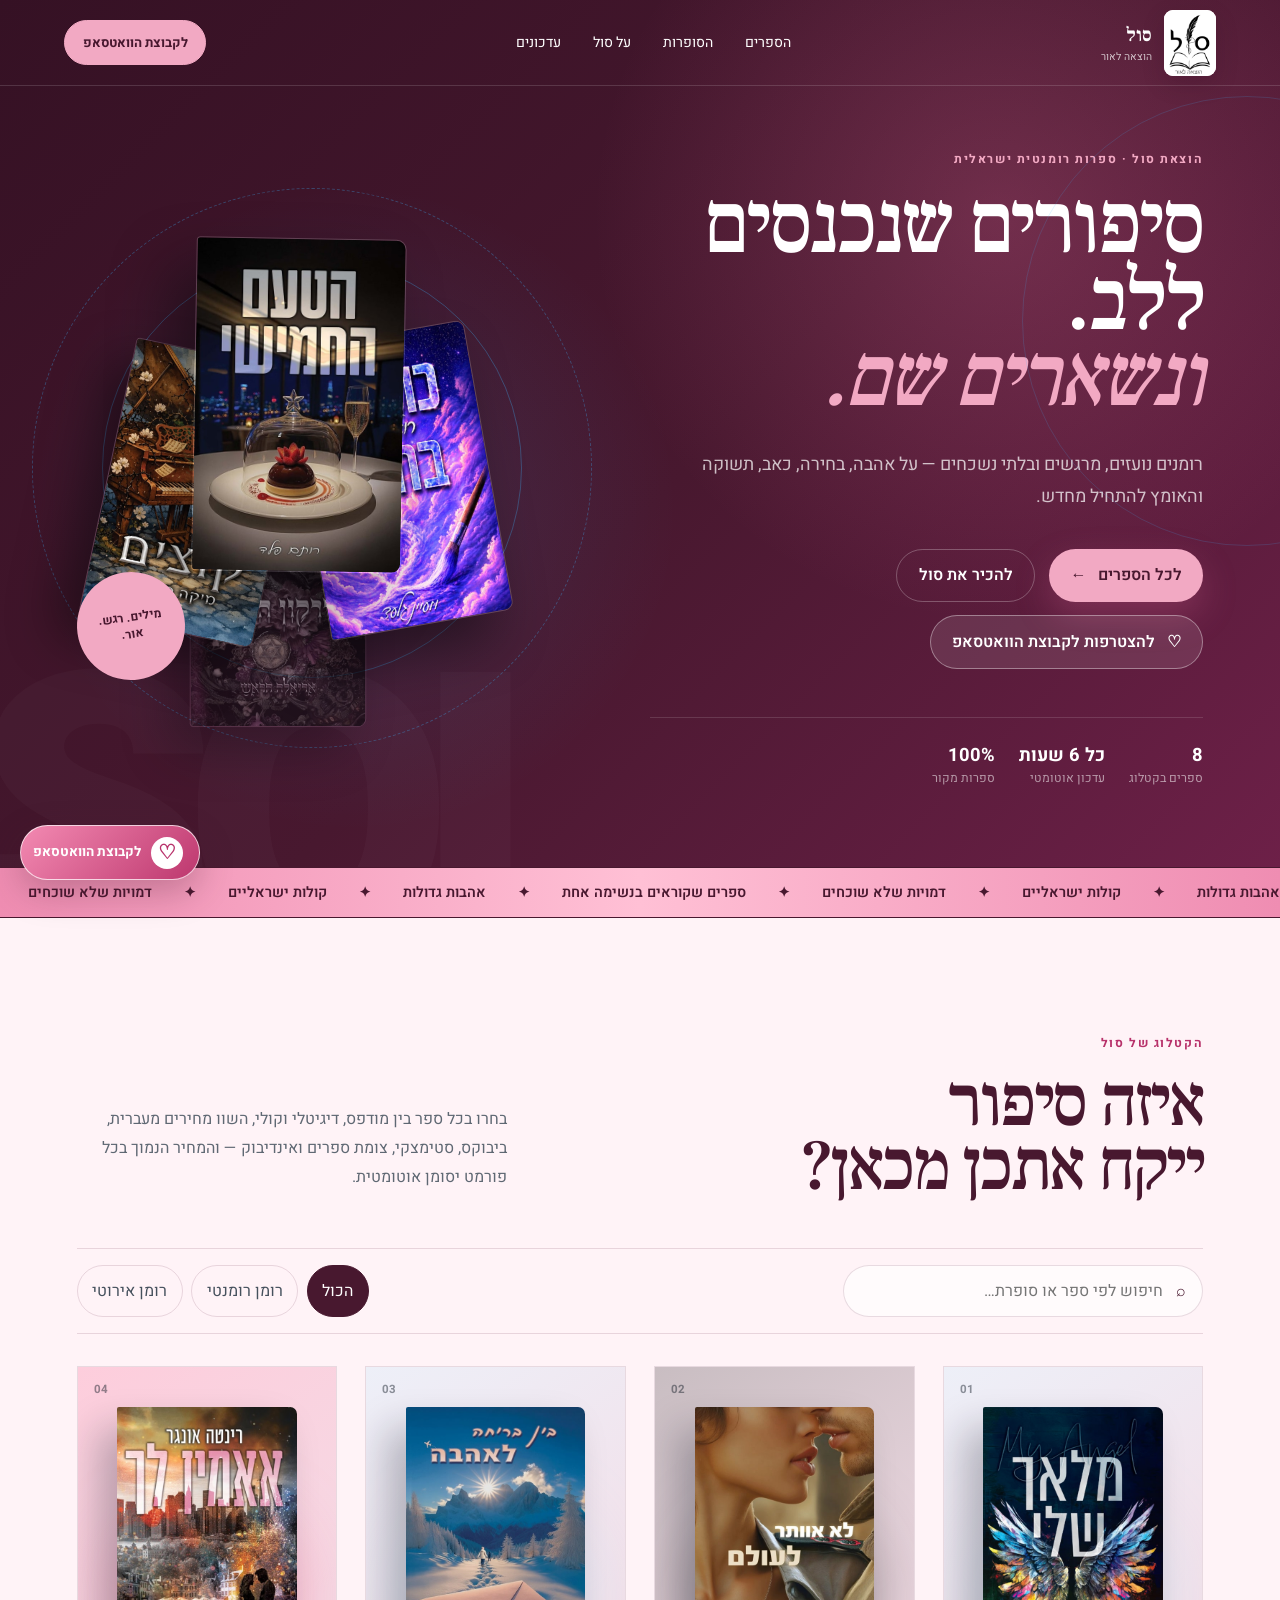
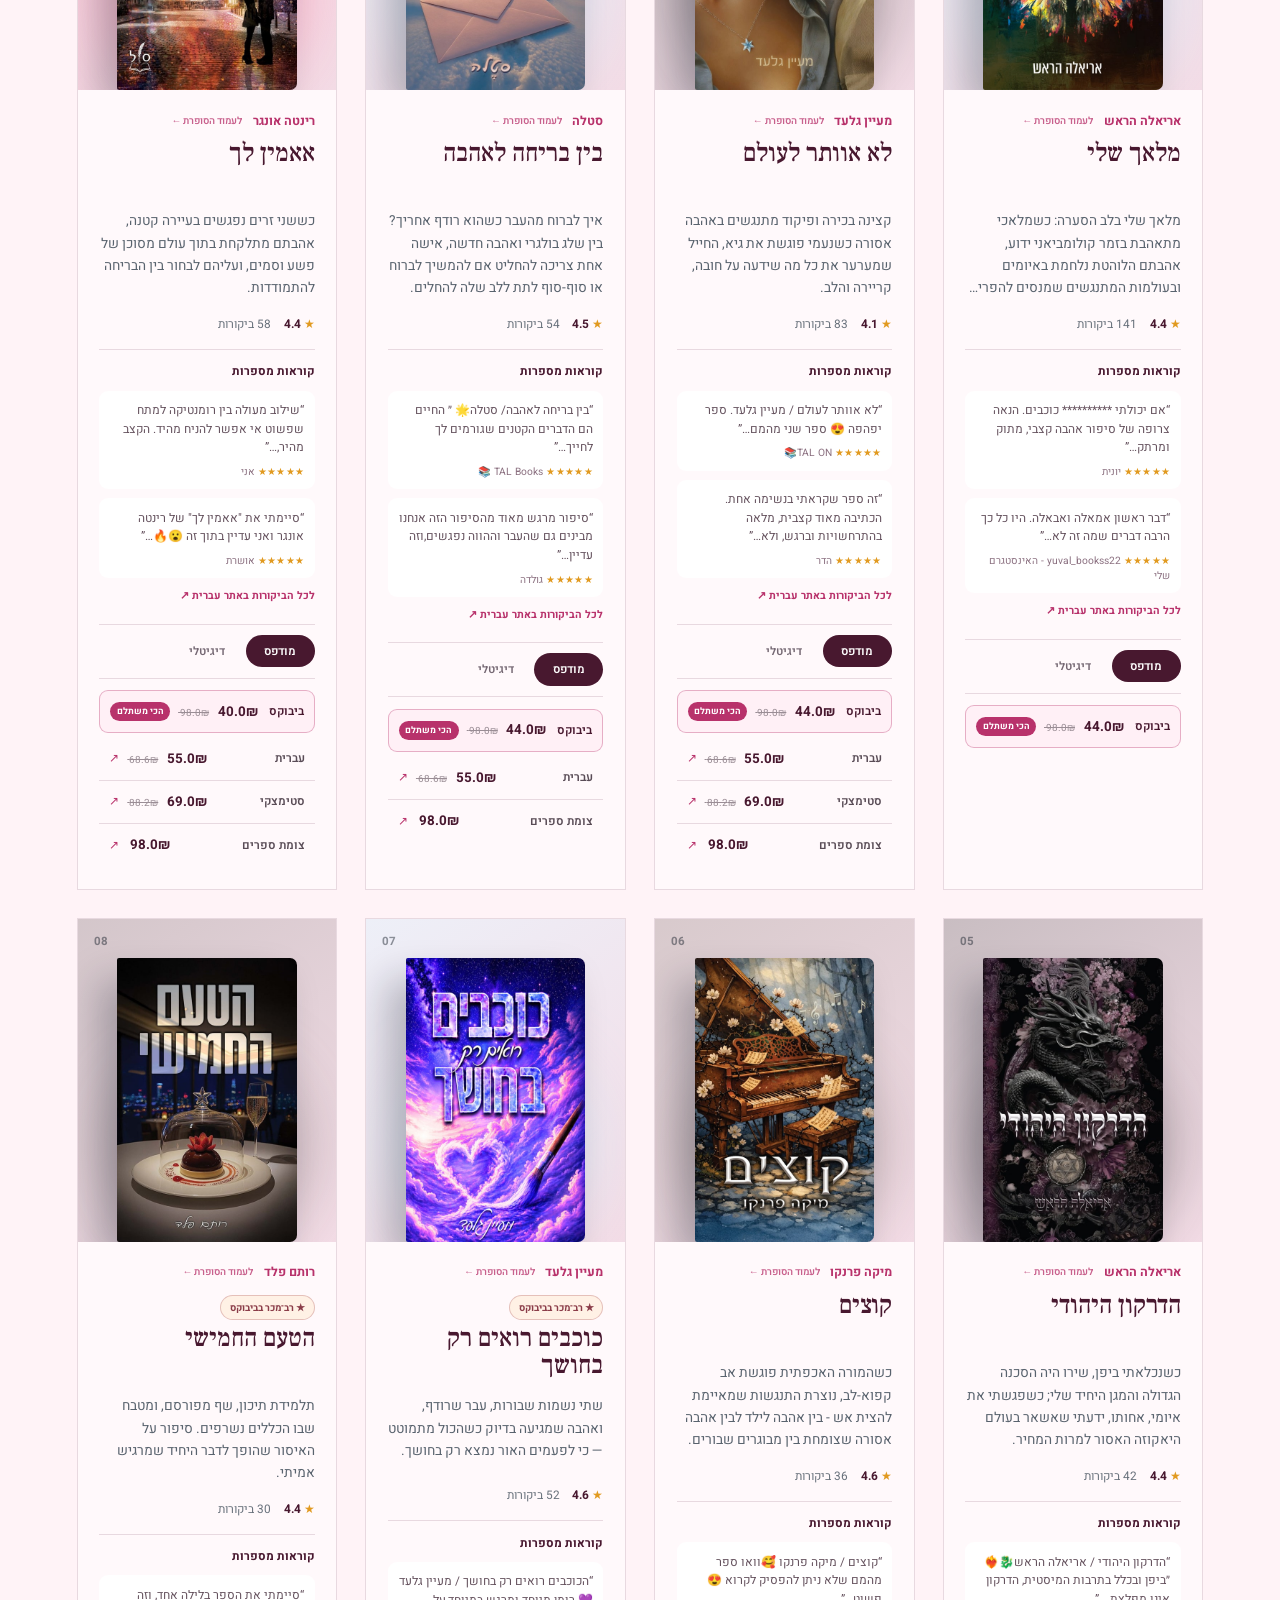
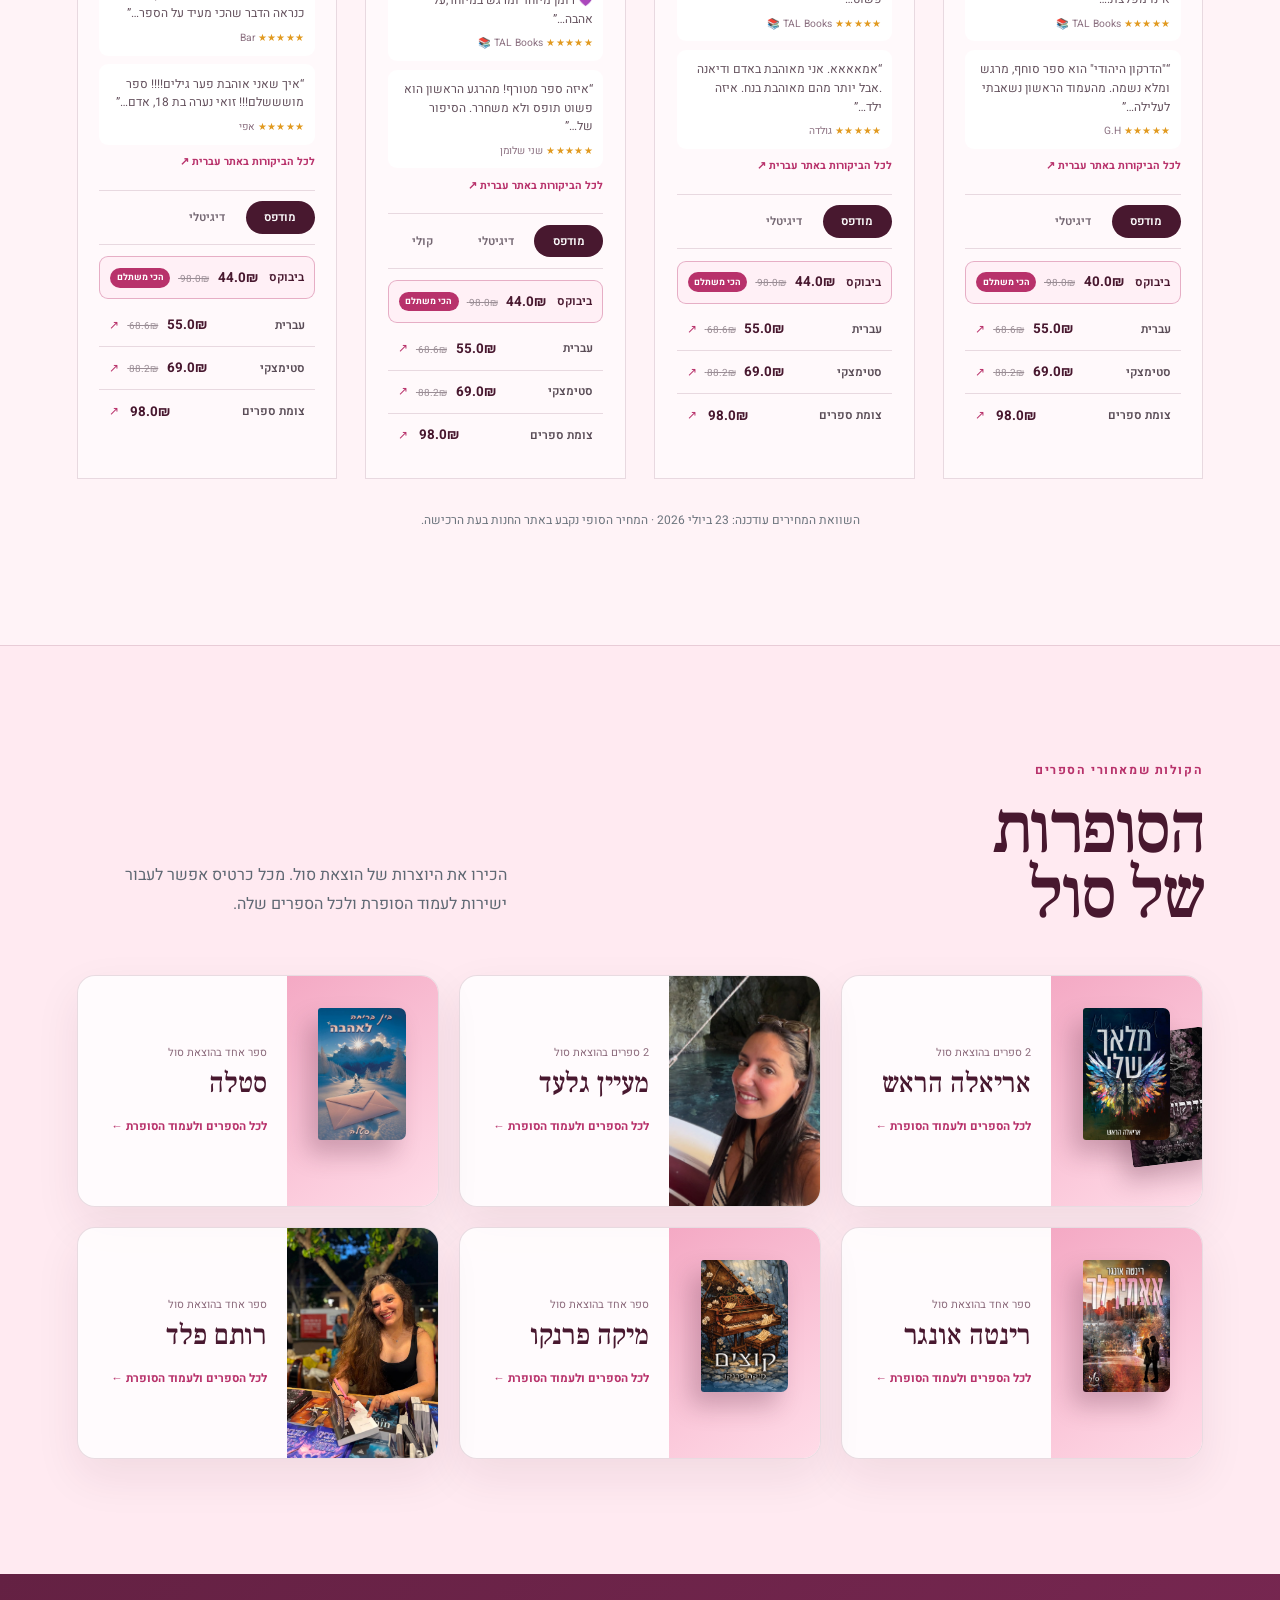
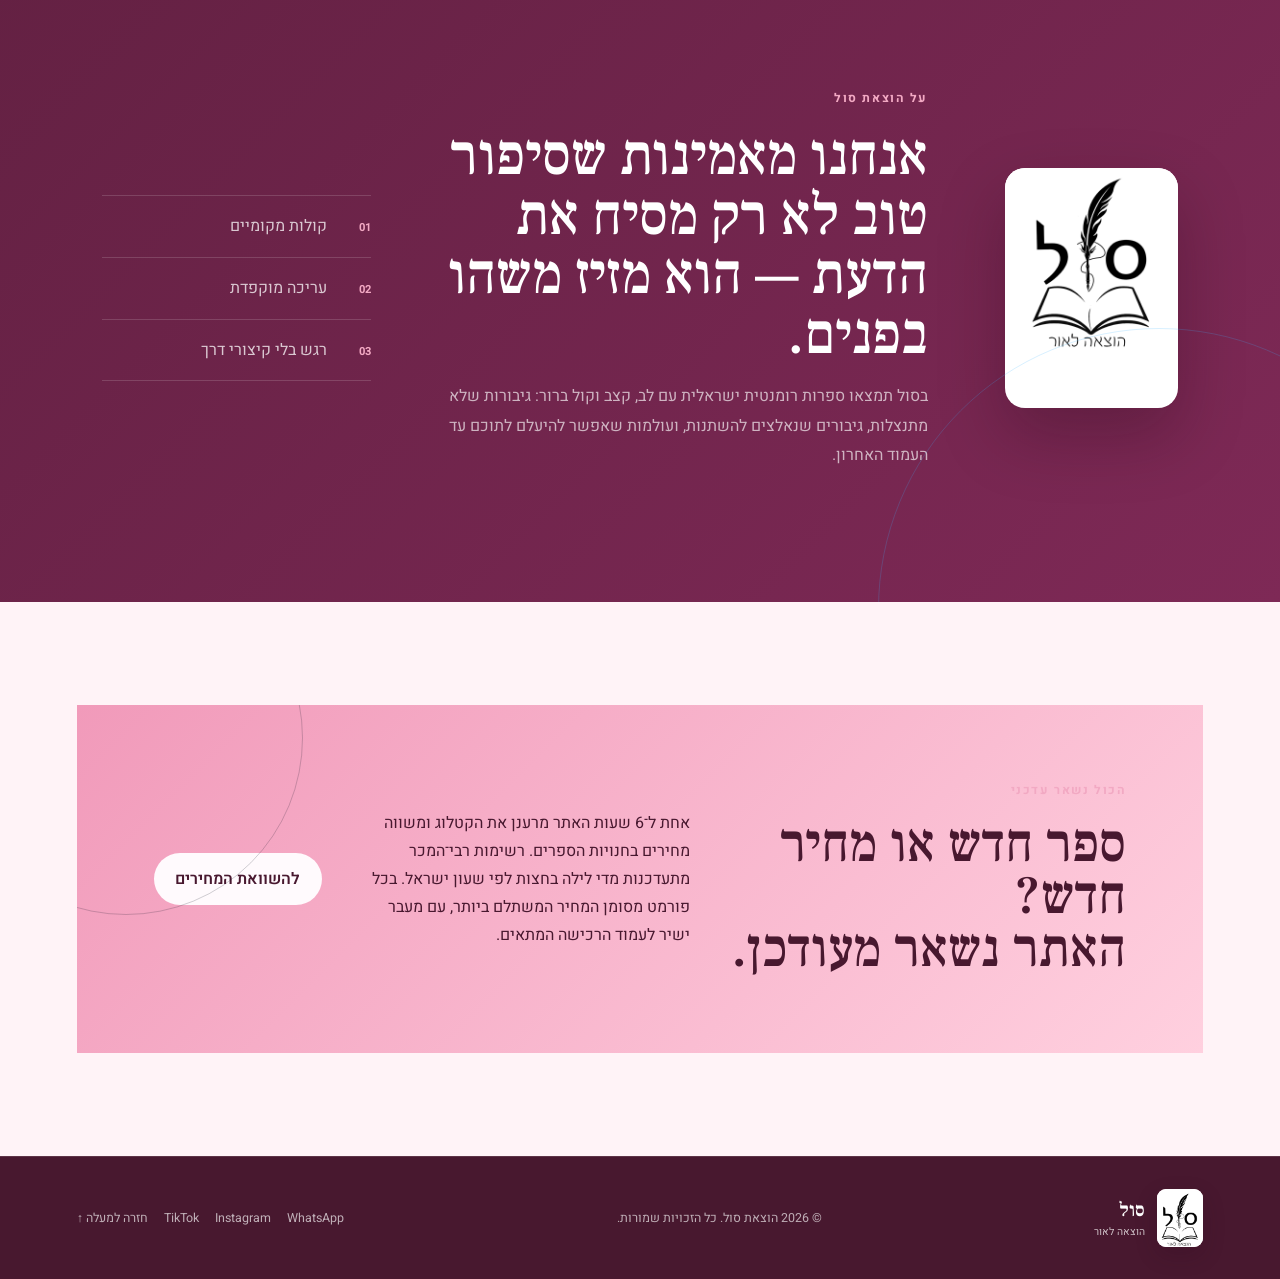
==== commit e128360a: "Show author photos in author listings" ====
--- a/index.html
+++ b/index.html
@@ -10,7 +10,7 @@
   <link rel="preconnect" href="https://fonts.googleapis.com">
   <link rel="preconnect" href="https://fonts.gstatic.com" crossorigin>
   <link href="https://fonts.googleapis.com/css2?family=Frank+Ruhl+Libre:wght@400;500;600;700;900&family=Heebo:wght@300;400;500;600;700&display=swap" rel="stylesheet">
-  <link rel="stylesheet" href="styles.css">
+  <link rel="stylesheet" href="styles.css?v=20260723-4">
 </head>
 <body>
   <a class="skip-link" href="#catalog">דלגו לקטלוג</a>
@@ -142,6 +142,6 @@
     <span>לקבוצת הוואטסאפ</span>
   </a>
 
-  <script src="app.js" defer></script>
+  <script src="app.js?v=20260723-4" defer></script>
 </body>
 </html>
--- a/styles.css
+++ b/styles.css
@@ -153,6 +153,7 @@
 .home-author-covers img:nth-child(1) { right: 21%; top: 14%; z-index: 3; }
 .home-author-covers img:nth-child(2) { right: -7%; top: 24%; z-index: 2; transform: rotate(-7deg); }
 .home-author-covers img:nth-child(3) { right: 52%; top: 25%; z-index: 1; transform: rotate(7deg); }
+.home-author-photo { width: 100%; height: 100%; min-height: 230px; object-fit: cover; object-position: 50% 32%; }
 .home-author-copy { align-self: center; padding: 1.25rem; }
 .home-author-copy p { margin: 0 0 .45rem; color: #8c6b7c; font-size: .68rem; }
 .home-author-copy h3 { margin: 0 0 1rem; font-size: clamp(1.65rem, 2.2vw, 2.3rem); line-height: 1; }
@@ -193,12 +194,14 @@
 .inner-hero p { max-width: 680px; color: rgba(255,255,255,.72); line-height: 1.75; }
 .authors-directory { display: grid; grid-template-columns: repeat(3, minmax(0, 1fr)); gap: 1.25rem; margin-top: 5rem; }
 .author-tile { padding: 1.5rem; border: 1px solid var(--line); border-radius: 18px; background: rgba(255,255,255,.78); box-shadow: 0 18px 45px rgba(72,24,47,.08); }
+.author-tile-photo { width: 100%; height: 280px; object-fit: cover; object-position: 50% 32%; border-radius: 14px; box-shadow: 0 16px 35px rgba(72,24,47,.16); }
 .author-monogram { width: 76px; height: 76px; display: grid; place-items: center; border-radius: 50%; background: linear-gradient(135deg, var(--blue), #ffe0eb); color: var(--ink); font: 700 2rem var(--serif); }
 .author-tile h2 { margin: 1rem 0 .35rem; font-size: 2rem; }
 .author-tile p { color: #6c5965; line-height: 1.65; }
 .text-link { color: var(--blue-dark); font-weight: 700; }
 .author-profile { display: grid; grid-template-columns: 280px minmax(0, 1fr); gap: clamp(2rem, 6vw, 6rem); margin-top: 4rem; padding: clamp(1.5rem, 4vw, 3.5rem); border-radius: 24px; background: rgba(255,255,255,.88); box-shadow: 0 24px 70px rgba(72,24,47,.12); }
 .author-profile .author-monogram { width: 220px; height: 220px; font-size: 5rem; }
+.author-photo { width: 220px; height: 280px; align-self: center; object-fit: cover; object-position: 50% 34%; border-radius: 22px; box-shadow: 0 20px 45px rgba(72,24,47,.2); }
 .author-profile h2 { margin: 0; font-size: clamp(2.5rem, 5vw, 5rem); }
 .author-bio { color: #685662; font-size: 1rem; line-height: 1.85; }
 .author-stats, .author-socials { display: flex; flex-wrap: wrap; gap: .65rem; margin-top: 1.2rem; }
@@ -271,6 +274,7 @@
   .authors-directory { grid-template-columns: 1fr; margin-top: 3.5rem; }
   .author-profile { grid-template-columns: 1fr; text-align: center; }
   .author-profile .author-monogram { width: 150px; height: 150px; margin-inline: auto; font-size: 3.5rem; }
+  .author-photo { width: min(100%, 260px); height: 330px; margin-inline: auto; }
   .author-stats, .author-socials { justify-content: center; }
   .author-books-grid { grid-template-columns: repeat(2, minmax(0, 1fr)); }
 }
@@ -295,6 +299,7 @@
   .store-arrow { display: none; }
   .home-author-card { grid-template-columns: 38% 1fr; min-height: 200px; }
   .home-author-covers { min-height: 200px; }
+  .home-author-photo { min-height: 200px; }
   .author-books-grid { grid-template-columns: 1fr; }
 }
 
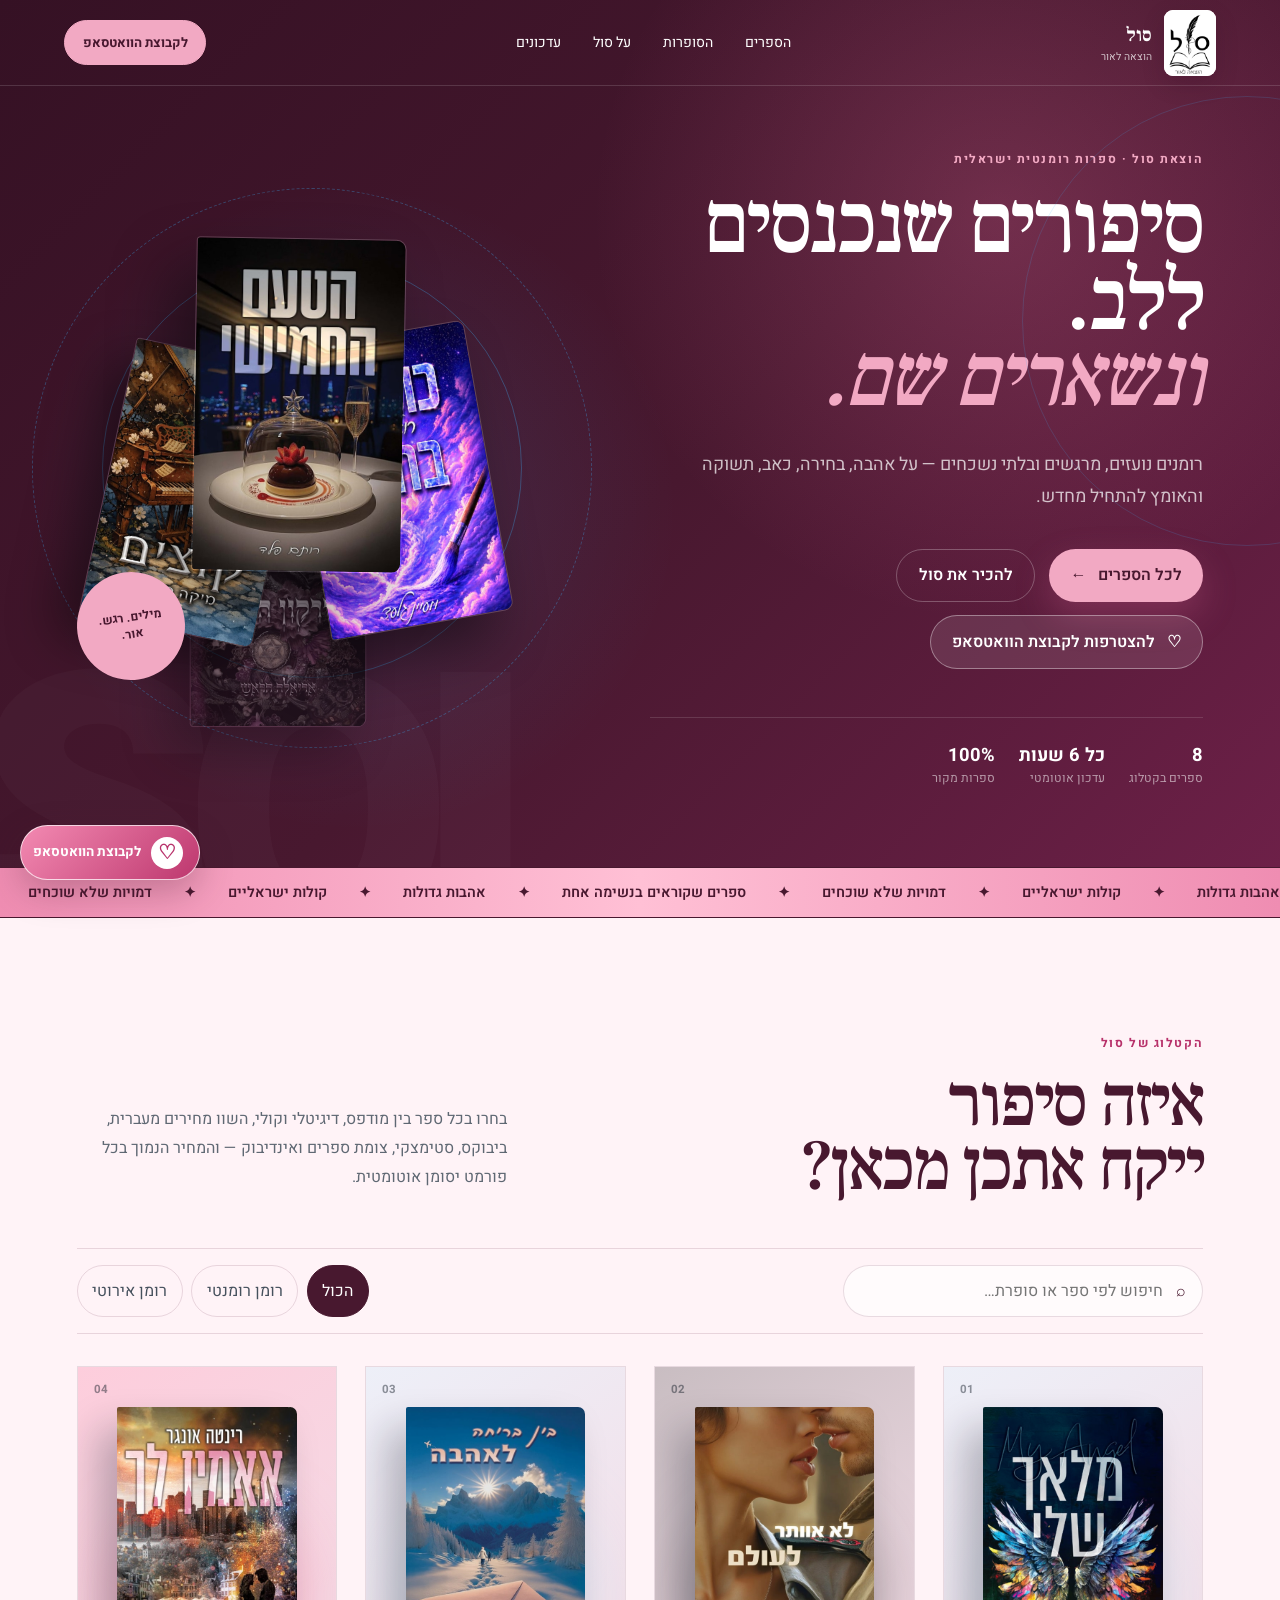
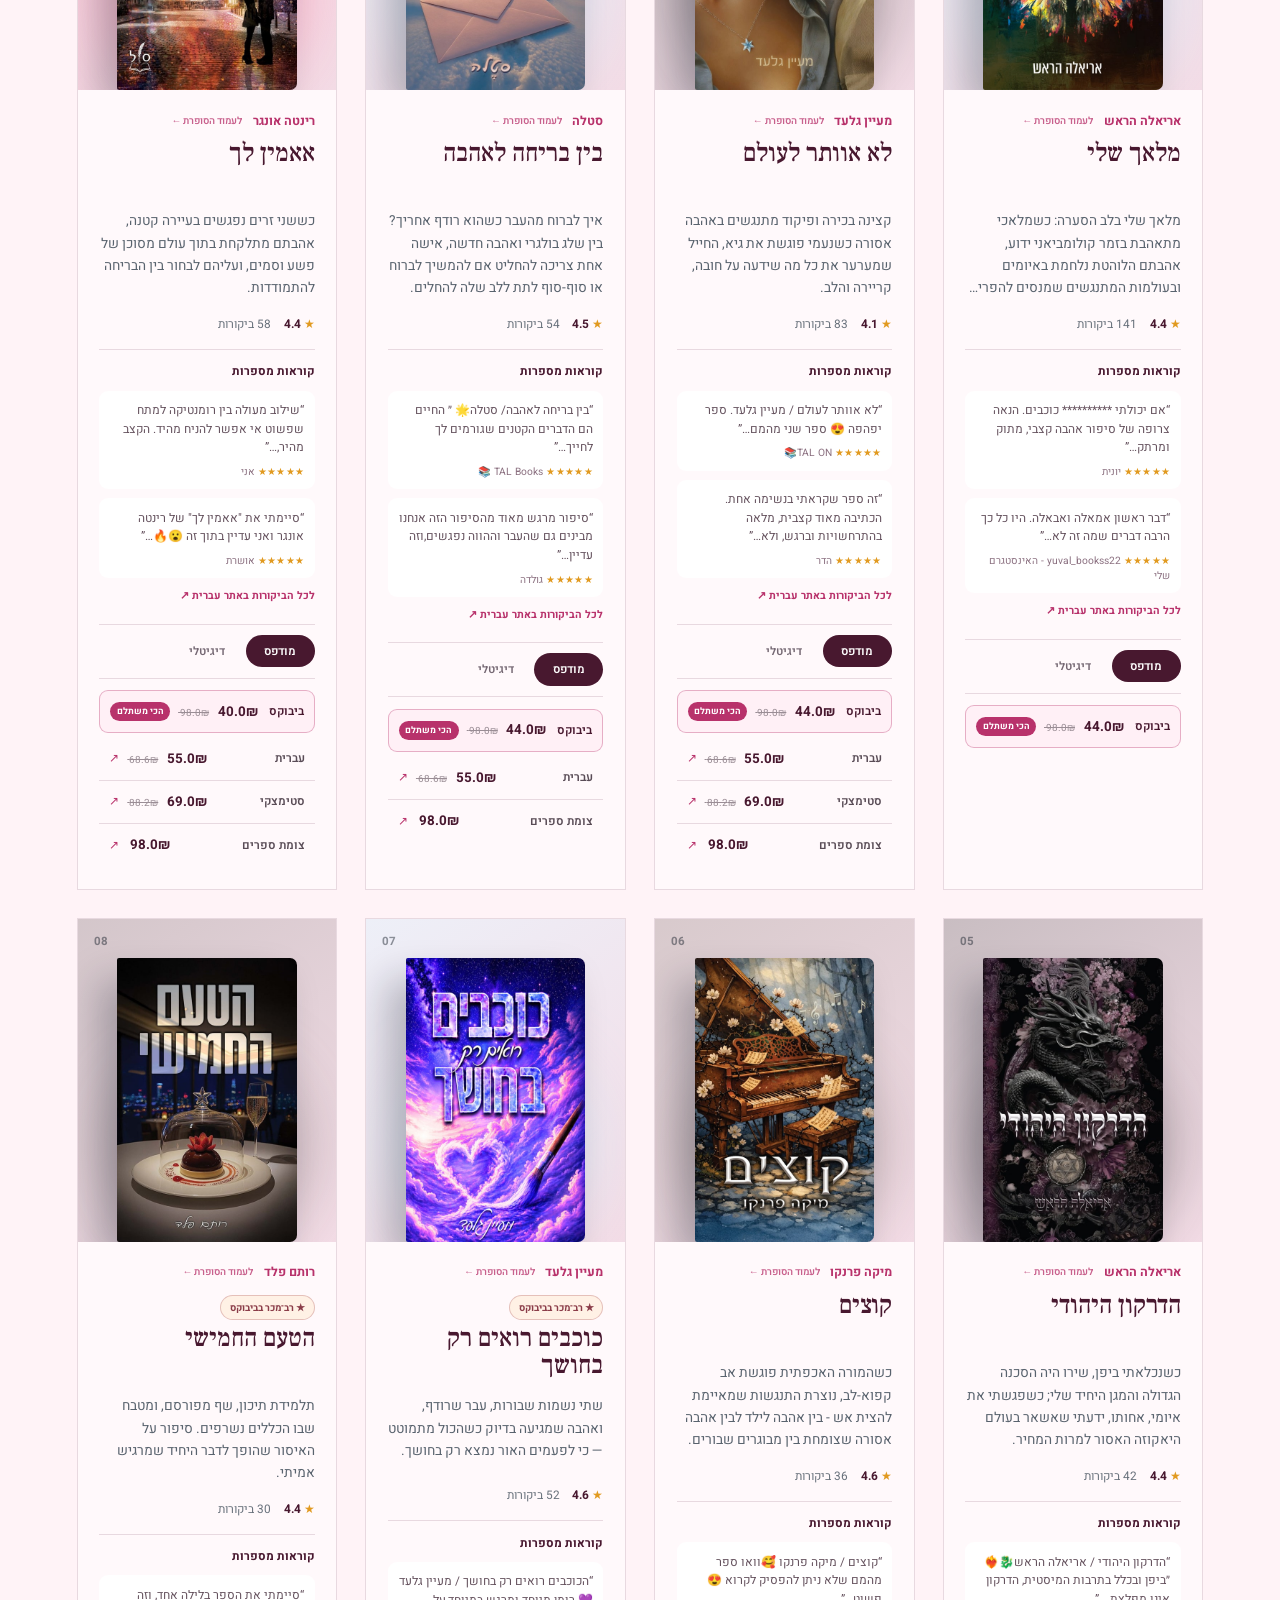
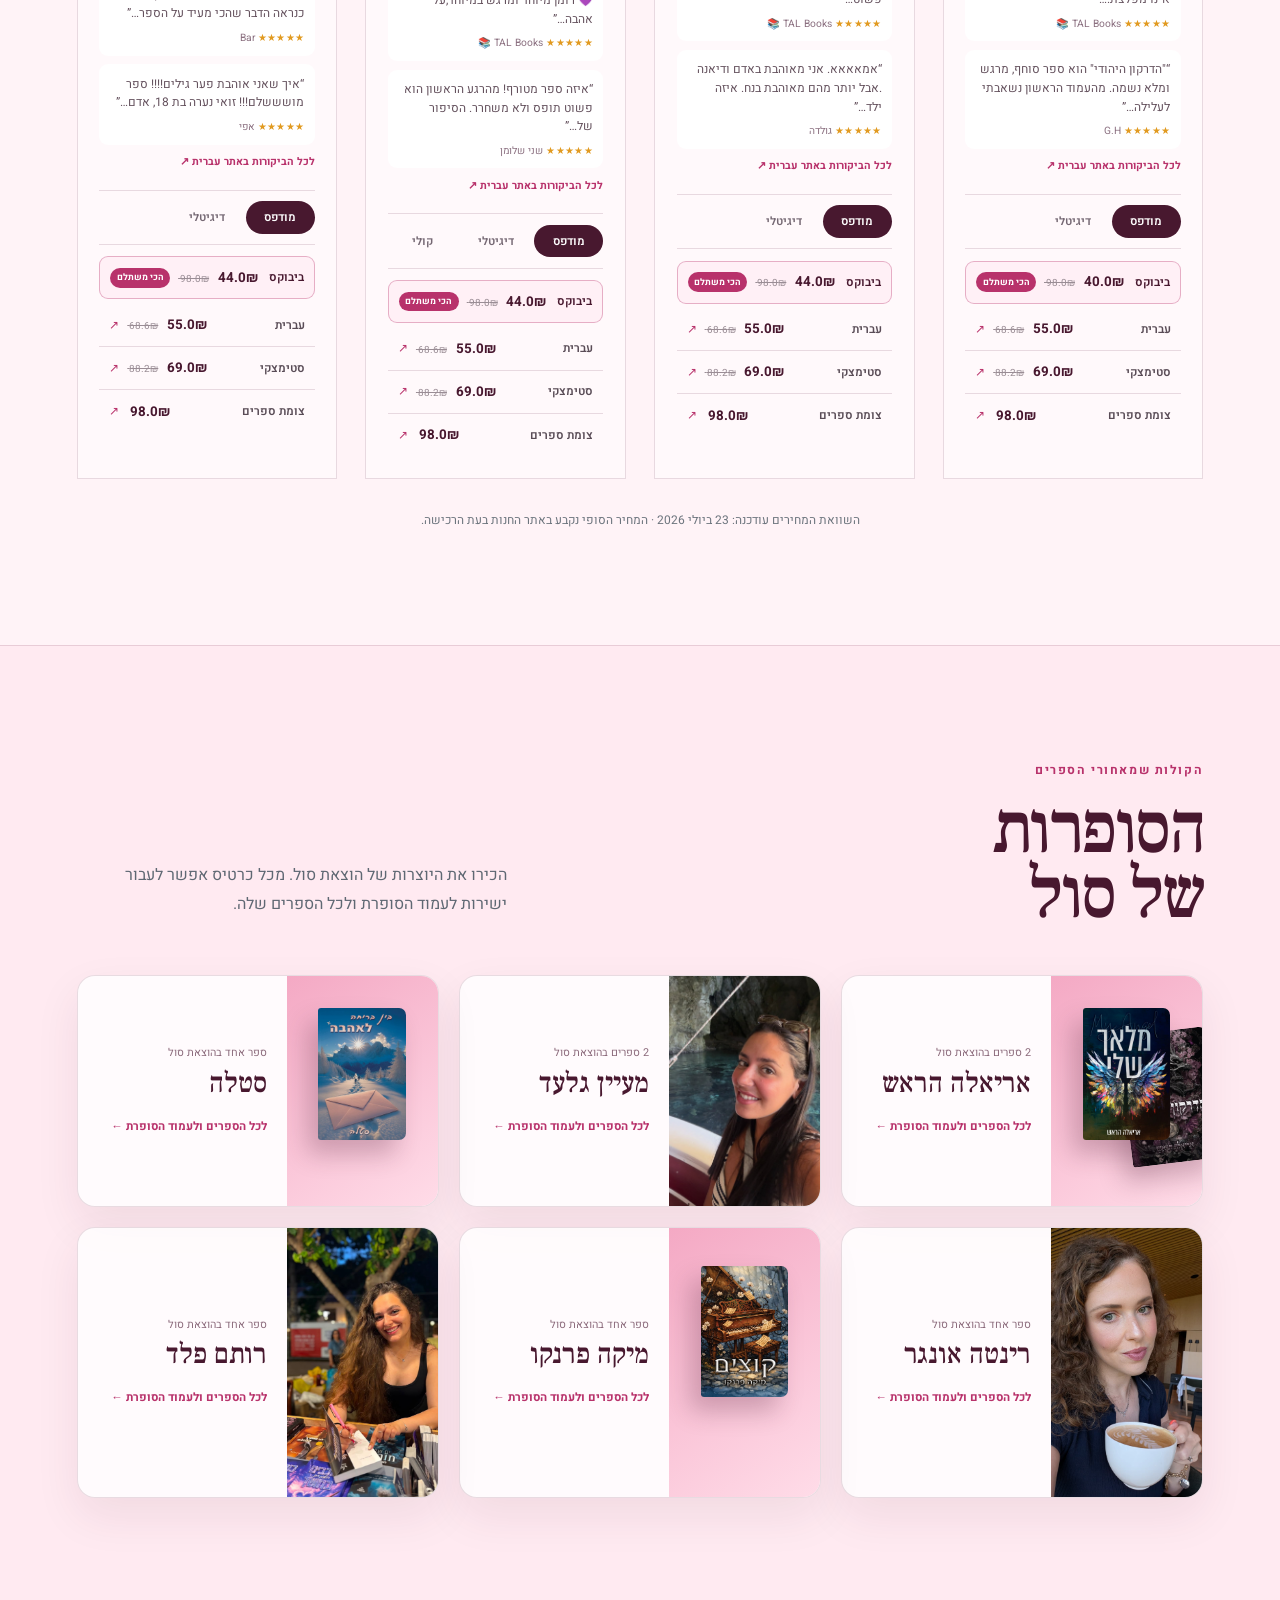
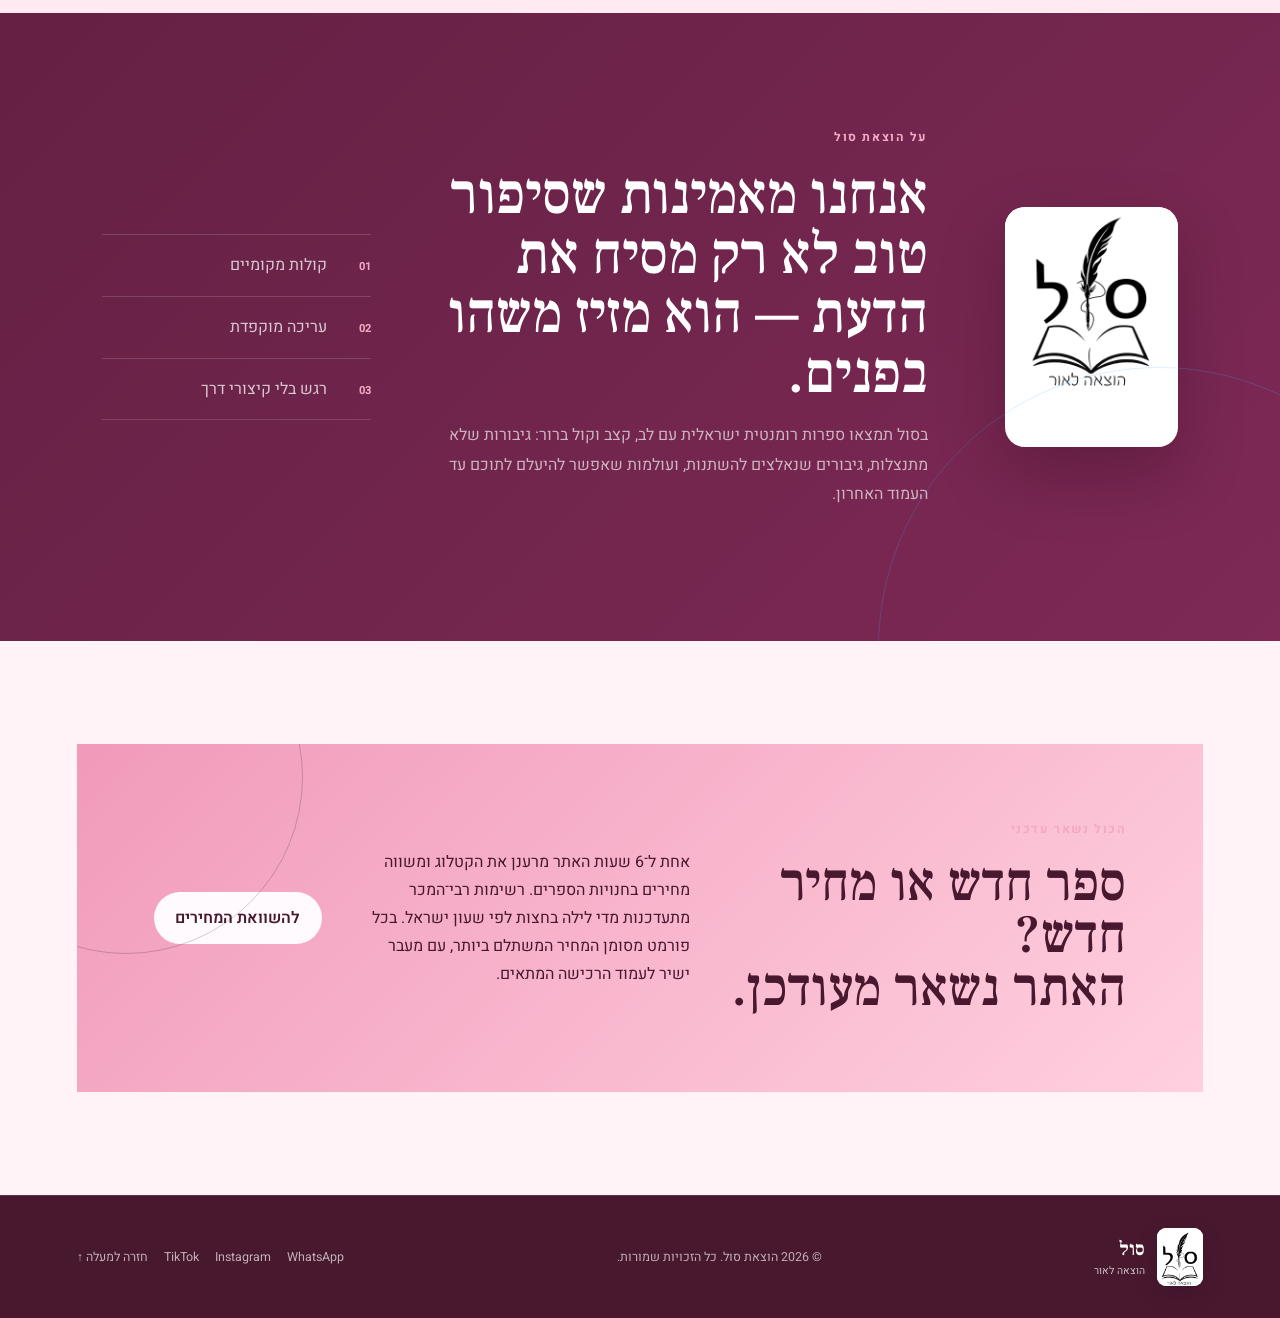
==== commit f2c8d000: "Update Rinata Ungar author profile" ====
--- a/index.html
+++ b/index.html
@@ -10,7 +10,7 @@
   <link rel="preconnect" href="https://fonts.googleapis.com">
   <link rel="preconnect" href="https://fonts.gstatic.com" crossorigin>
   <link href="https://fonts.googleapis.com/css2?family=Frank+Ruhl+Libre:wght@400;500;600;700;900&family=Heebo:wght@300;400;500;600;700&display=swap" rel="stylesheet">
-  <link rel="stylesheet" href="styles.css?v=20260723-4">
+  <link rel="stylesheet" href="styles.css?v=20260725-5">
 </head>
 <body>
   <a class="skip-link" href="#catalog">דלגו לקטלוג</a>
@@ -142,6 +142,6 @@
     <span>לקבוצת הוואטסאפ</span>
   </a>
 
-  <script src="app.js?v=20260723-4" defer></script>
+  <script src="app.js?v=20260725-5" defer></script>
 </body>
 </html>
